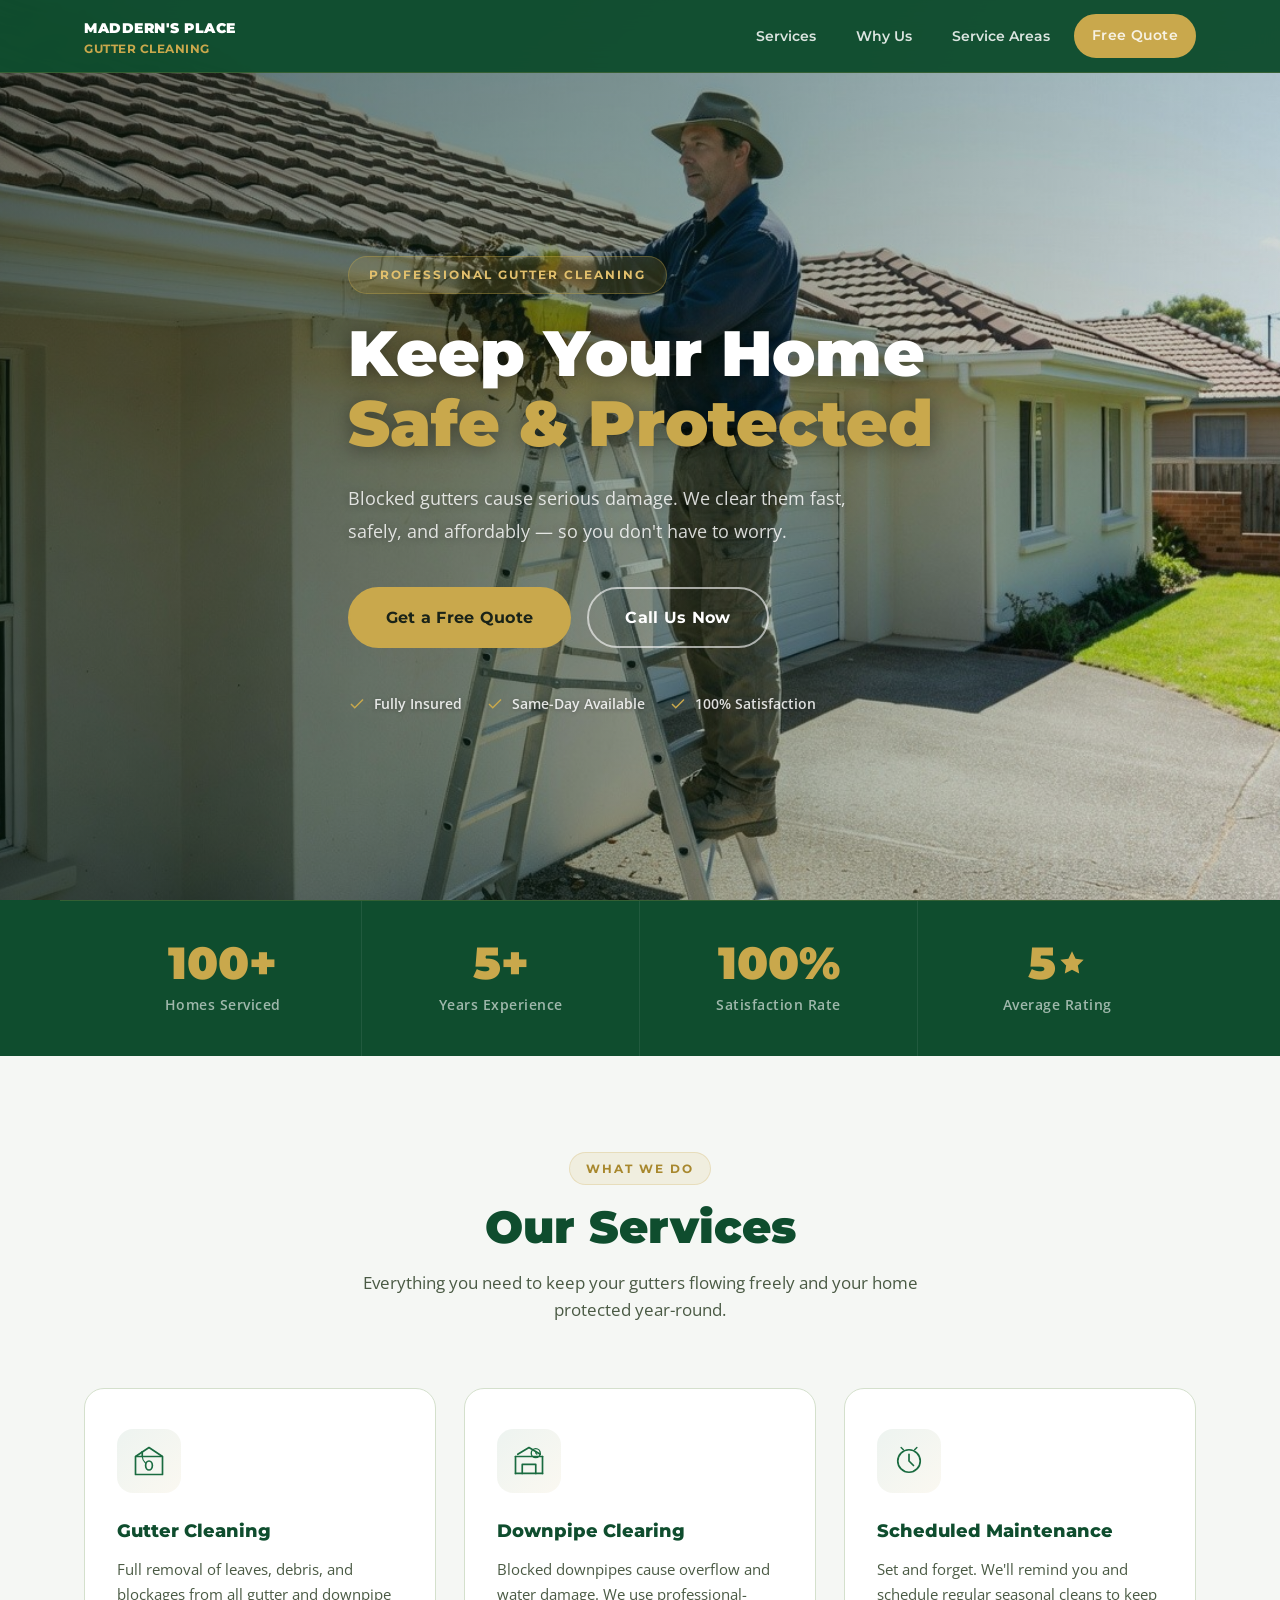
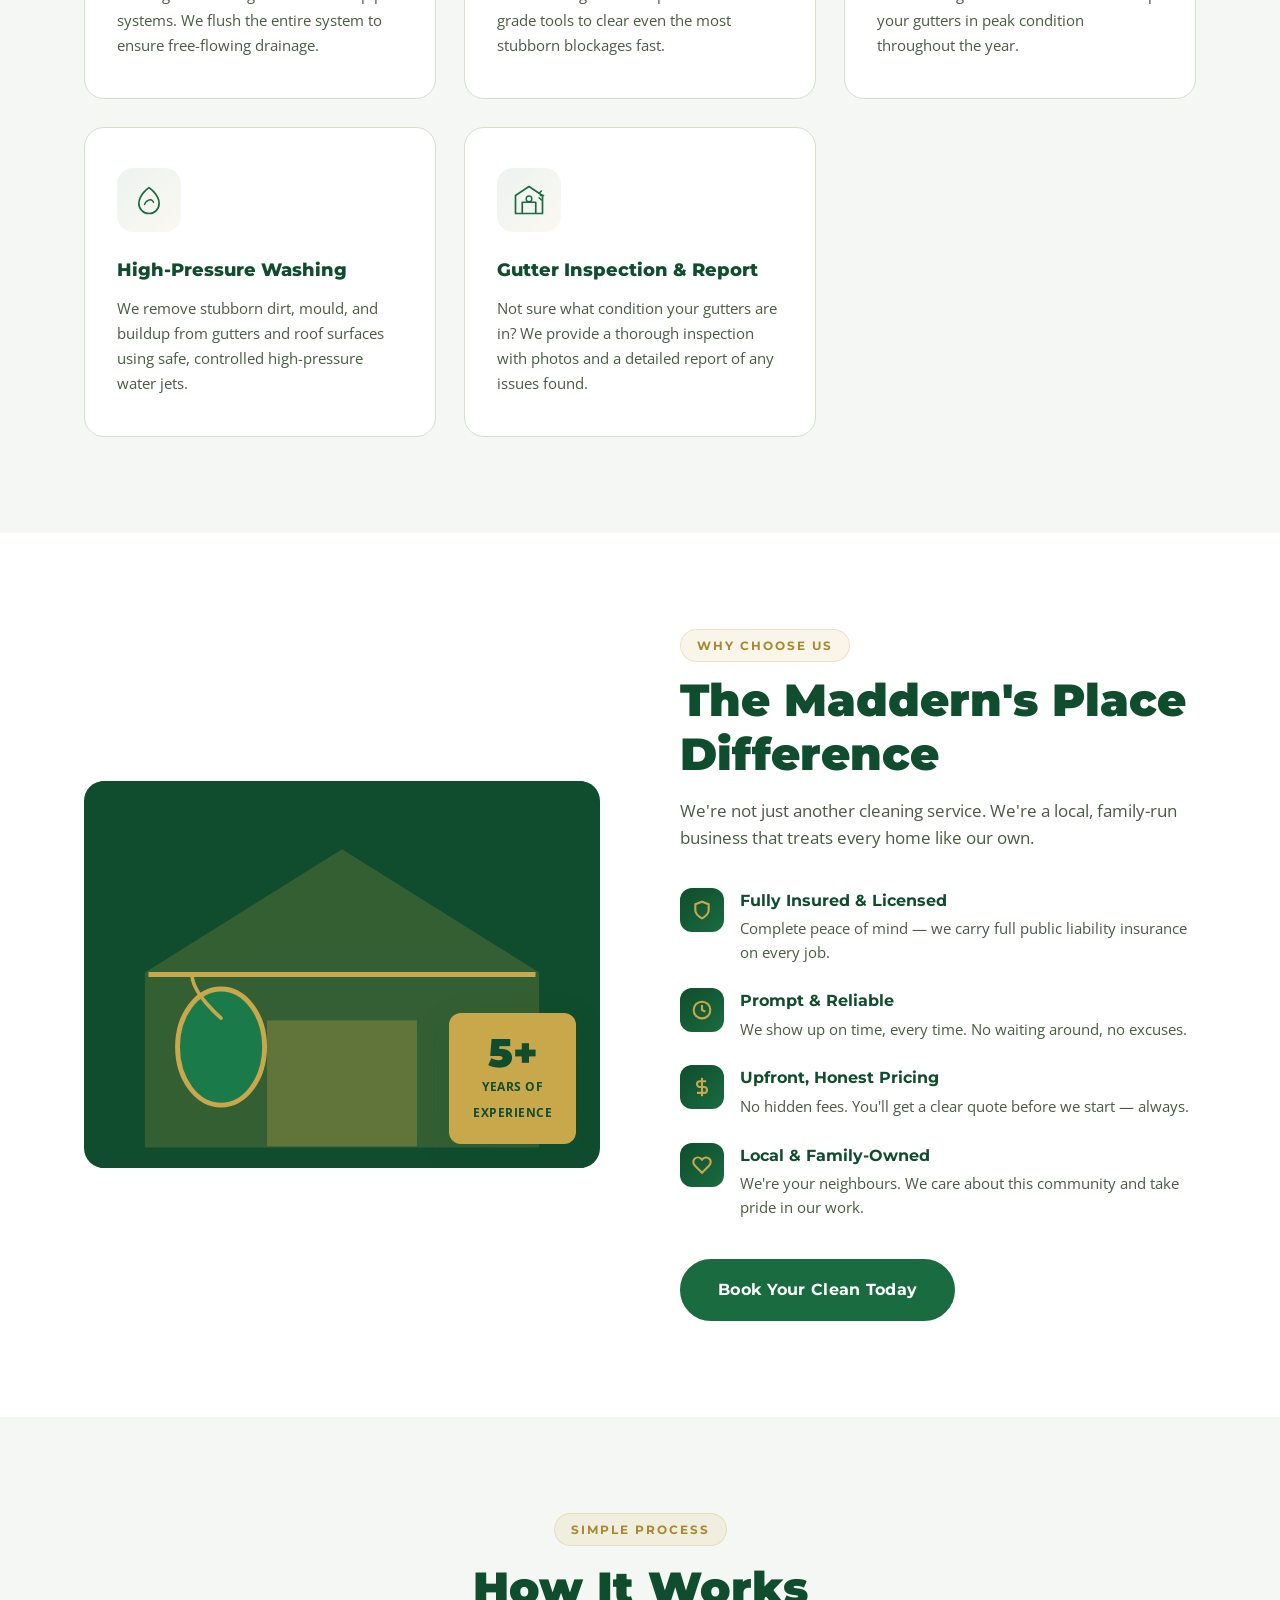
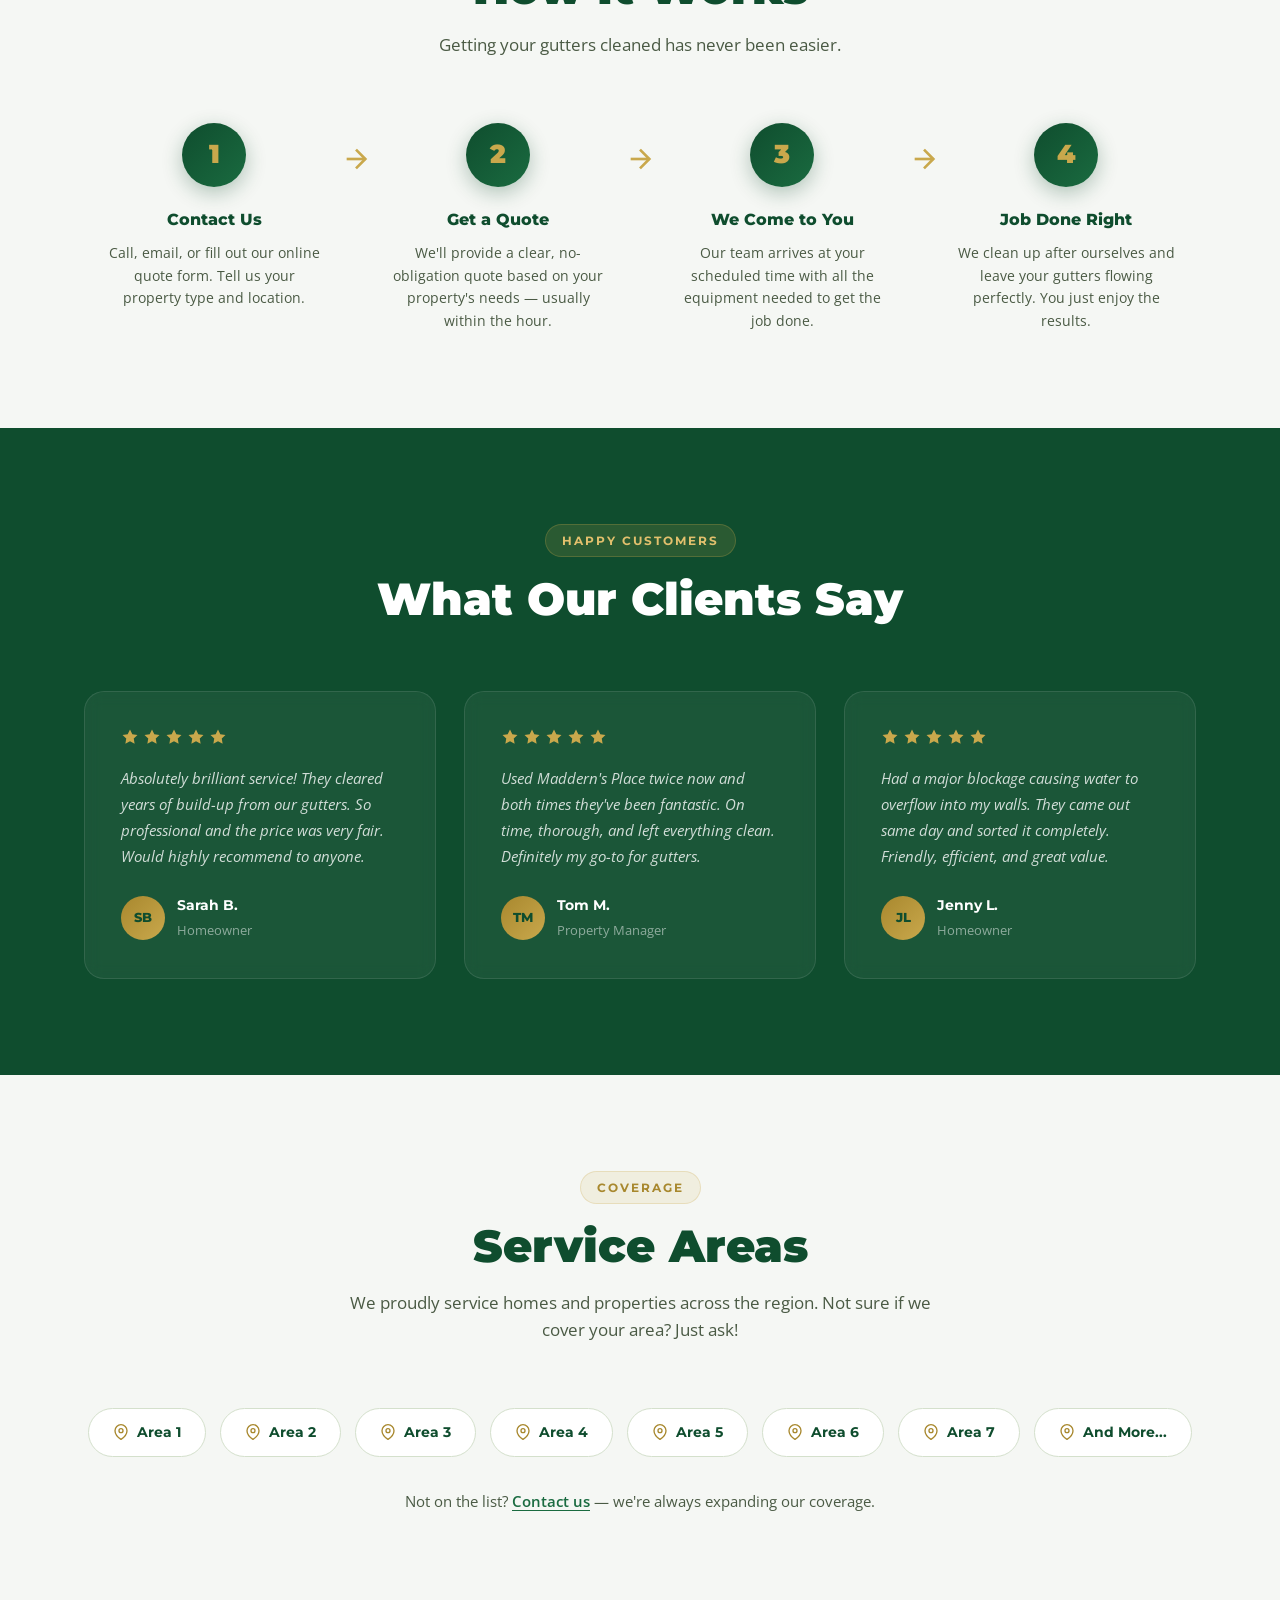
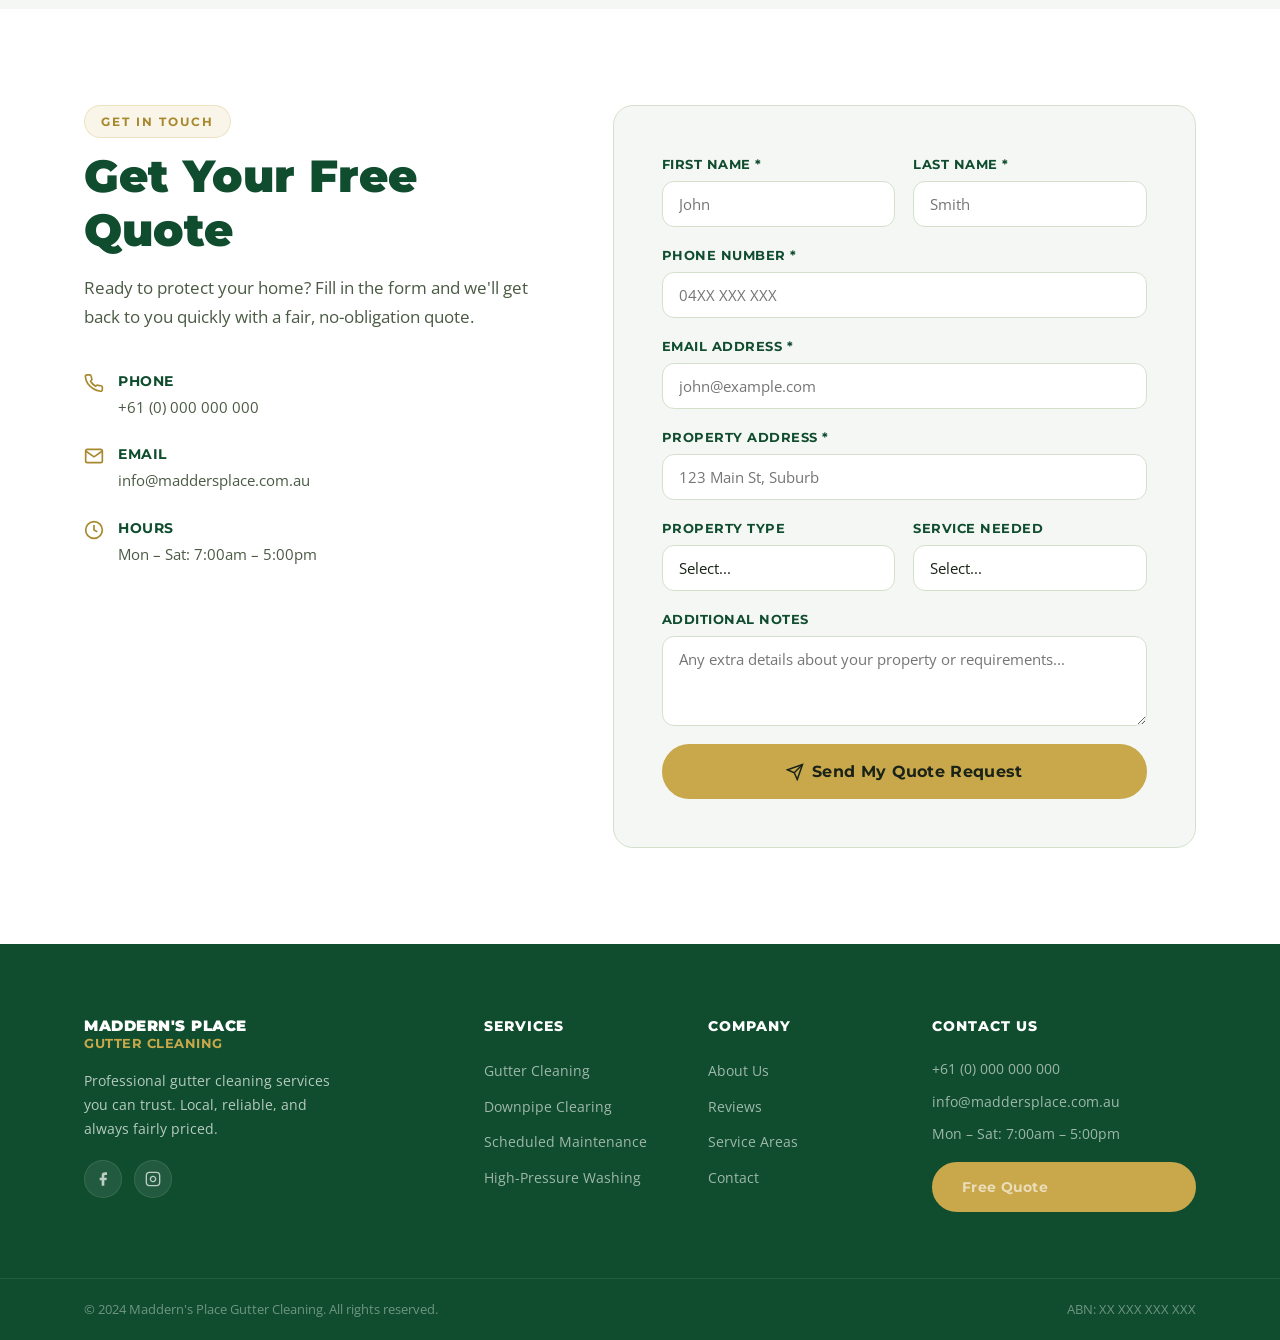
==== index.html @ d3df3e39 "Add admin panel for editing all site content - admin.html — password-protected admin panel with side" ====
<!DOCTYPE html>
<html lang="en">
<head>
  <meta charset="UTF-8" />
  <meta name="viewport" content="width=device-width, initial-scale=1.0" />
  <title>Maddern's Place Gutter Cleaning</title>
  <link rel="stylesheet" href="style.css" />
  <link href="https://fonts.googleapis.com/css2?family=Montserrat:wght@400;600;700;900&family=Open+Sans:wght@400;500;600&display=swap" rel="stylesheet" />
</head>
<body>

  <!-- HEADER / NAV -->
  <header id="header">
    <nav class="nav container">
      <div class="nav__logo">
        <span class="nav__logo-text">Maddern's Place<br><em>Gutter Cleaning</em></span>
      </div>
      <button class="nav__toggle" id="navToggle" aria-label="Open menu">
        <span></span><span></span><span></span>
      </button>
      <ul class="nav__links" id="navLinks">
        <li><a href="#services">Services</a></li>
        <li><a href="#why-us">Why Us</a></li>
        <li><a href="#areas">Service Areas</a></li>
        <li><a href="#contact" class="btn btn--gold">Free Quote</a></li>
      </ul>
    </nav>
  </header>

  <!-- HERO -->
  <section class="hero">

    <!-- Full-width background image -->
    <img src="images/Gutterman.jpeg" alt="" class="hero__bg-img" aria-hidden="true" />
    <!-- REMOVE SVG PLACEHOLDER - kept below as comment only -->
    <svg style="display:none" viewBox="0 0 1440 620" xmlns="http://www.w3.org/2000/svg" aria-hidden="true">
      <defs>
        <linearGradient id="skyGrad" x1="0" y1="0" x2="0" y2="1">
          <stop offset="0%"   stop-color="#1a4a6b"/>
          <stop offset="55%"  stop-color="#2d7a9a"/>
          <stop offset="100%" stop-color="#4aa8c0"/>
        </linearGradient>
        <linearGradient id="groundGrad" x1="0" y1="0" x2="0" y2="1">
          <stop offset="0%"   stop-color="#2d8a56"/>
          <stop offset="100%" stop-color="#1a5c38"/>
        </linearGradient>
        <linearGradient id="roofGrad" x1="0" y1="0" x2="0" y2="1">
          <stop offset="0%"   stop-color="#1e3a12"/>
          <stop offset="100%" stop-color="#2d5a1e"/>
        </linearGradient>
        <linearGradient id="wallGrad" x1="0" y1="0" x2="0" y2="1">
          <stop offset="0%"   stop-color="#f0ede6"/>
          <stop offset="100%" stop-color="#ddd8ce"/>
        </linearGradient>
        <linearGradient id="windowGloss2" x1="0" y1="0" x2="1" y2="1">
          <stop offset="0%"   stop-color="white" stop-opacity="0.5"/>
          <stop offset="100%" stop-color="white" stop-opacity="0"/>
        </linearGradient>
        <radialGradient id="sunGlow" cx="50%" cy="50%" r="50%">
          <stop offset="0%"   stop-color="#fff5a0" stop-opacity="0.8"/>
          <stop offset="100%" stop-color="#fff5a0" stop-opacity="0"/>
        </radialGradient>
        <filter id="cloudBlur">
          <feGaussianBlur stdDeviation="2"/>
        </filter>
      </defs>

      <!-- Sky -->
      <rect width="1440" height="620" fill="url(#skyGrad)"/>

      <!-- Sun glow -->
      <circle cx="1150" cy="100" r="120" fill="url(#sunGlow)" opacity="0.6"/>
      <circle cx="1150" cy="100" r="52" fill="#fff9c0" opacity="0.9"/>
      <circle cx="1150" cy="100" r="40" fill="#fffde0"/>

      <!-- Clouds -->
      <g filter="url(#cloudBlur)" opacity="0.92">
        <ellipse cx="220" cy="90" rx="90" ry="38" fill="white"/>
        <ellipse cx="165" cy="100" rx="60" ry="30" fill="white"/>
        <ellipse cx="275" cy="100" rx="70" ry="32" fill="white"/>
        <ellipse cx="220" cy="108" rx="100" ry="30" fill="white"/>
      </g>
      <g filter="url(#cloudBlur)" opacity="0.85">
        <ellipse cx="820" cy="70" rx="110" ry="42" fill="white"/>
        <ellipse cx="760" cy="80" rx="72" ry="34" fill="white"/>
        <ellipse cx="880" cy="82" rx="80" ry="36" fill="white"/>
        <ellipse cx="820" cy="92" rx="120" ry="32" fill="white"/>
      </g>
      <g filter="url(#cloudBlur)" opacity="0.7">
        <ellipse cx="1300" cy="55" rx="80" ry="30" fill="white"/>
        <ellipse cx="1250" cy="63" rx="55" ry="25" fill="white"/>
        <ellipse cx="1350" cy="63" rx="60" ry="27" fill="white"/>
      </g>

      <!-- Distant hills -->
      <ellipse cx="200"  cy="450" rx="340" ry="130" fill="#1f5c30" opacity="0.5"/>
      <ellipse cx="1260" cy="440" rx="320" ry="120" fill="#1a5228" opacity="0.45"/>
      <ellipse cx="720"  cy="460" rx="500" ry="110" fill="#236635" opacity="0.35"/>

      <!-- Ground / lawn -->
      <rect x="0" y="480" width="1440" height="140" fill="url(#groundGrad)"/>
      <!-- Lawn texture -->
      <ellipse cx="720" cy="482" rx="800" ry="18" fill="#3aa864" opacity="0.4"/>

      <!-- ── LEFT TREE ── -->
      <rect x="118" y="310" width="22" height="175" rx="6" fill="#5a3e1e"/>
      <ellipse cx="129" cy="295" rx="68" ry="80" fill="#1a6b40"/>
      <ellipse cx="100" cy="320" rx="48" ry="60" fill="#1e7a48"/>
      <ellipse cx="158" cy="315" rx="52" ry="64" fill="#156038"/>
      <ellipse cx="129" cy="270" rx="40" ry="50" fill="#22884e"/>

      <!-- ── FAR RIGHT TREE ── -->
      <rect x="1298" y="330" width="20" height="155" rx="5" fill="#5a3e1e"/>
      <ellipse cx="1308" cy="315" rx="62" ry="74" fill="#1a6b40"/>
      <ellipse cx="1280" cy="338" rx="44" ry="56" fill="#1e7a48"/>
      <ellipse cx="1336" cy="332" rx="48" ry="60" fill="#156038"/>
      <ellipse cx="1308" cy="292" rx="36" ry="46" fill="#22884e"/>

      <!-- ── SMALL SHRUBS ── -->
      <ellipse cx="310" cy="490" rx="55" ry="30" fill="#2d8a56"/>
      <ellipse cx="280" cy="485" rx="36" ry="24" fill="#1a6b40"/>
      <ellipse cx="340" cy="483" rx="42" ry="26" fill="#3a9e66"/>
      <ellipse cx="1130" cy="490" rx="52" ry="28" fill="#2d8a56"/>
      <ellipse cx="1105" cy="484" rx="34" ry="22" fill="#1a6b40"/>
      <ellipse cx="1158" cy="482" rx="40" ry="24" fill="#3a9e66"/>

      <!-- ══════════════════════════════════ -->
      <!-- MAIN HOUSE                         -->
      <!-- ══════════════════════════════════ -->

      <!-- House shadow on ground -->
      <ellipse cx="780" cy="490" rx="270" ry="18" fill="#0a3018" opacity="0.35"/>

      <!-- House walls -->
      <rect x="530" y="295" width="500" height="195" fill="url(#wallGrad)"/>
      <!-- Brick course lines -->
      <g stroke="#c8c0b0" stroke-width="0.8" opacity="0.55">
        <line x1="530" y1="315" x2="1030" y2="315"/>
        <line x1="530" y1="335" x2="1030" y2="335"/>
        <line x1="530" y1="355" x2="1030" y2="355"/>
        <line x1="530" y1="375" x2="1030" y2="375"/>
        <line x1="530" y1="395" x2="1030" y2="395"/>
        <line x1="530" y1="415" x2="1030" y2="415"/>
        <line x1="530" y1="435" x2="1030" y2="435"/>
        <line x1="530" y1="455" x2="1030" y2="455"/>
        <line x1="530" y1="475" x2="1030" y2="475"/>
        <!-- vertical offsets per course -->
        <line x1="610" y1="305" x2="610" y2="325"/> <line x1="690" y1="305" x2="690" y2="325"/>
        <line x1="770" y1="305" x2="770" y2="325"/> <line x1="850" y1="305" x2="850" y2="325"/>
        <line x1="930" y1="305" x2="930" y2="325"/> <line x1="1010" y1="305" x2="1010" y2="325"/>
        <line x1="570" y1="325" x2="570" y2="345"/> <line x1="650" y1="325" x2="650" y2="345"/>
        <line x1="730" y1="325" x2="730" y2="345"/> <line x1="810" y1="325" x2="810" y2="345"/>
        <line x1="890" y1="325" x2="890" y2="345"/> <line x1="970" y1="325" x2="970" y2="345"/>
      </g>

      <!-- Window left -->
      <rect x="565" y="335" width="115" height="95" rx="5" fill="#b8dff5" opacity="0.85" stroke="#8ab8d8" stroke-width="2.5"/>
      <rect x="565" y="335" width="115" height="95" rx="5" fill="url(#windowGloss2)" opacity="0.4"/>
      <line x1="622" y1="335" x2="622" y2="430" stroke="#8ab8d8" stroke-width="2.5"/>
      <line x1="565" y1="382" x2="680" y2="382" stroke="#8ab8d8" stroke-width="2.5"/>
      <rect x="558" y="427" width="130" height="9" rx="4" fill="#c8c0b0"/>

      <!-- Window right -->
      <rect x="880" y="335" width="115" height="95" rx="5" fill="#b8dff5" opacity="0.85" stroke="#8ab8d8" stroke-width="2.5"/>
      <rect x="880" y="335" width="115" height="95" rx="5" fill="url(#windowGloss2)" opacity="0.4"/>
      <line x1="937" y1="335" x2="937" y2="430" stroke="#8ab8d8" stroke-width="2.5"/>
      <line x1="880" y1="382" x2="995" y2="382" stroke="#8ab8d8" stroke-width="2.5"/>
      <rect x="873" y="427" width="130" height="9" rx="4" fill="#c8c0b0"/>

      <!-- Front door -->
      <rect x="715" y="395" width="130" height="95" rx="5" fill="#6b4f0e"/>
      <rect x="715" y="395" width="130" height="95" rx="5" fill="rgba(255,255,255,0.07)"/>
      <rect x="724" y="403" width="50" height="38" rx="3" fill="#5a4010" opacity="0.6"/>
      <rect x="786" y="403" width="50" height="38" rx="3" fill="#5a4010" opacity="0.6"/>
      <rect x="724" y="448" width="50" height="33" rx="3" fill="#5a4010" opacity="0.6"/>
      <rect x="786" y="448" width="50" height="33" rx="3" fill="#5a4010" opacity="0.6"/>
      <circle cx="837" cy="444" r="7" fill="#c9a84c"/>
      <!-- Door step -->
      <rect x="700" y="487" width="160" height="12" rx="4" fill="#c8c0b0"/>

      <!-- Chimney -->
      <rect x="870" y="175" width="52" height="88" rx="4" fill="#4a3828"/>
      <rect x="862" y="168" width="68" height="14" rx="4" fill="#5a4535"/>
      <!-- Smoke puffs -->
      <circle cx="886" cy="155" r="14" fill="rgba(255,255,255,0.18)"/>
      <circle cx="900" cy="138" r="18" fill="rgba(255,255,255,0.13)"/>
      <circle cx="912" cy="120" r="14" fill="rgba(255,255,255,0.09)"/>

      <!-- Roof -->
      <polygon points="490,298 780,110 1070,298" fill="url(#roofGrad)"/>
      <!-- Roof tile rows -->
      <g stroke="#162d0e" stroke-width="1" opacity="0.35">
        <line x1="554" y1="260" x2="1006" y2="260"/>
        <line x1="522" y1="280" x2="1038" y2="280"/>
      </g>
      <!-- Ridge cap -->
      <rect x="772" y="106" width="16" height="22" rx="4" fill="#c9a84c"/>

      <!-- ── GUTTERS ── -->
      <!-- Left eave gutter -->
      <rect x="488" y="293" width="295" height="13" rx="4" fill="#4b5563"/>
      <rect x="488" y="293" width="295" height="4"  rx="2" fill="rgba(255,255,255,0.14)"/>
      <!-- Right eave gutter -->
      <rect x="777" y="293" width="295" height="13" rx="4" fill="#4b5563"/>
      <rect x="777" y="293" width="295" height="4"  rx="2" fill="rgba(255,255,255,0.14)"/>

      <!-- LEAVES & DEBRIS in left gutter -->
      <ellipse cx="540" cy="300" rx="28" ry="6" fill="#5a7a2a" opacity="0.95"/>
      <ellipse cx="590" cy="299" rx="22" ry="5" fill="#4a6622" opacity="0.9"/>
      <ellipse cx="638" cy="301" rx="30" ry="6" fill="#6a8a32" opacity="0.9"/>
      <ellipse cx="690" cy="299" rx="18" ry="5" fill="#8B6914" opacity="0.7"/>
      <ellipse cx="730" cy="300" rx="24" ry="6" fill="#5a7a2a" opacity="0.85"/>
      <path d="M525,297 Q536,289 548,296 Q539,304 525,297Z" fill="#3d6b15"/>
      <path d="M610,296 Q622,287 632,295 Q624,303 610,296Z" fill="#4a7a1a"/>
      <path d="M672,298 Q680,291 690,297 Q683,304 672,298Z" fill="#5a8a22"/>

      <!-- Left downpipe -->
      <rect x="488" y="304" width="16" height="192" rx="4" fill="#4b5563"/>
      <rect x="488" y="304" width="4"  height="192" rx="2" fill="rgba(255,255,255,0.13)"/>
      <!-- Overflow water from blocked left gutter -->
      <path d="M484,360 Q474,378 477,400 Q480,418 473,438 Q468,455 472,472" stroke="#5bb4f0" stroke-width="3.5" stroke-linecap="round" fill="none" opacity="0.8"/>
      <path d="M505,340 Q515,358 511,378 Q507,395 512,412" stroke="#5bb4f0" stroke-width="2.5" stroke-linecap="round" fill="none" opacity="0.55"/>
      <circle cx="472" cy="474" r="5" fill="#5bb4f0" opacity="0.7"/>
      <circle cx="512" cy="414" r="4" fill="#5bb4f0" opacity="0.5"/>

      <!-- Right downpipe -->
      <rect x="1056" y="304" width="16" height="192" rx="4" fill="#4b5563"/>
      <rect x="1056" y="304" width="4"  height="192" rx="2" fill="rgba(255,255,255,0.13)"/>
      <!-- Clean flow (right side — already cleaned) -->
      <path d="M1064,360 Q1070,378 1067,400 Q1064,420 1068,442 Q1071,460 1067,476" stroke="#5bb4f0" stroke-width="3" stroke-linecap="round" fill="none" opacity="0.6"/>
      <circle cx="1067" cy="478" r="4.5" fill="#5bb4f0" opacity="0.55"/>

      <!-- ── LADDER ── -->
      <line x1="1010" y1="175" x2="985"  y2="310" stroke="#c9a84c" stroke-width="9"  stroke-linecap="round"/>
      <line x1="1060" y1="175" x2="1035" y2="310" stroke="#c9a84c" stroke-width="9"  stroke-linecap="round"/>
      <!-- Rungs -->
      <line x1="1013" y1="192" x2="1063" y2="192" stroke="#c9a84c" stroke-width="6"  stroke-linecap="round"/>
      <line x1="1008" y1="222" x2="1058" y2="222" stroke="#c9a84c" stroke-width="6"  stroke-linecap="round"/>
      <line x1="1003" y1="252" x2="1053" y2="252" stroke="#c9a84c" stroke-width="6"  stroke-linecap="round"/>
      <line x1="998"  y1="282" x2="1048" y2="282" stroke="#c9a84c" stroke-width="6"  stroke-linecap="round"/>
      <!-- Feet -->
      <line x1="985"  y1="310" x2="975"  y2="325" stroke="#c9a84c" stroke-width="7"  stroke-linecap="round"/>
      <line x1="1035" y1="310" x2="1025" y2="325" stroke="#c9a84c" stroke-width="7"  stroke-linecap="round"/>

      <!-- ── WORKER ── -->
      <!-- Legs -->
      <line x1="1022" y1="248" x2="1016" y2="278" stroke="#1e3a6e" stroke-width="10" stroke-linecap="round"/>
      <line x1="1034" y1="248" x2="1038" y2="278" stroke="#1e3a6e" stroke-width="10" stroke-linecap="round"/>
      <!-- Boots -->
      <ellipse cx="1013" cy="282" rx="9" ry="6" fill="#111827"/>
      <ellipse cx="1040" cy="282" rx="9" ry="6" fill="#111827"/>
      <!-- Body / hi-vis vest -->
      <rect x="1010" y="218" width="38" height="36" rx="7" fill="#1a6b40"/>
      <line x1="1010" y1="234" x2="1048" y2="234" stroke="#c9a84c" stroke-width="5" opacity="0.9"/>
      <!-- Right arm (holding gutter edge) -->
      <path d="M1010,228 Q993,220 980,210" stroke="#f5c99a" stroke-width="9" stroke-linecap="round" fill="none"/>
      <!-- Left arm (holding brush/scoop) -->
      <path d="M1048,228 Q1062,222 1070,215" stroke="#1a6b40" stroke-width="9" stroke-linecap="round" fill="none"/>
      <!-- Scoop tool -->
      <path d="M1070,215 Q1065,204 1075,198 Q1086,196 1082,208 Q1078,218 1070,215Z" fill="#8B6914"/>
      <!-- Head -->
      <circle cx="1029" cy="210" r="18" fill="#f5c99a"/>
      <!-- Hard hat -->
      <path d="M1012,207 Q1029,188 1046,207 L1046,211 L1012,211Z" fill="#c9a84c"/>
      <rect x="1010" y="207" width="38" height="7" rx="3.5" fill="#a88830"/>

      <!-- Falling debris from gutter -->
      <ellipse cx="975" cy="320" rx="11" ry="8" fill="#5a7a2a" opacity="0.9" transform="rotate(-20 975 320)"/>
      <path d="M962,330 Q968,318 978,324 Q972,336 962,330Z" fill="#4a6622" opacity="0.85"/>
      <ellipse cx="952" cy="343" rx="8" ry="6" fill="#8B6914" opacity="0.8"/>
      <circle cx="940" cy="358" r="5" fill="#5a7a2a" opacity="0.75"/>
      <circle cx="948" cy="372" r="4" fill="#6a8a32" opacity="0.7"/>

      <!-- Bucket on ladder -->
      <path d="M1052,248 Q1058,244 1066,244 L1069,268 Q1067,275 1060,275 Q1053,275 1050,268Z" fill="#c9a84c"/>
      <line x1="1052" y1="248" x2="1069" y2="248" stroke="#a88830" stroke-width="2.5"/>
      <path d="M1053,248 Q1060,242 1068,248" stroke="#8B6914" stroke-width="2.5" fill="none"/>
      <ellipse cx="1059" cy="270" rx="8" ry="4" fill="#4a6622" opacity="0.85"/>

      <!-- ── PATHWAY ── -->
      <polygon points="730,490 810,490 840,620 700,620" fill="#d4cabb" opacity="0.7"/>
      <line x1="770" y1="495" x2="770" y2="620" stroke="#bdb5a5" stroke-width="1.5" opacity="0.5" stroke-dasharray="8,8"/>
    </svg>

    <!-- Dark overlay so text is readable -->
    <div class="hero__overlay"></div>

    <!-- Text content -->
    <div class="hero__content container">
      <span class="hero__tag" id="heroTag">Professional Gutter Cleaning</span>
      <h1 class="hero__title" id="heroTitle">Keep Your Home<br /><span>Safe &amp; Protected</span></h1>
      <p class="hero__subtitle" id="heroSubtitle">Blocked gutters cause serious damage. We clear them fast, safely, and affordably — so you don't have to worry.</p>
      <div class="hero__ctas">
        <a href="#contact" class="btn btn--gold btn--lg">Get a Free Quote</a>
        <a href="tel:+61000000000" class="btn btn--outline btn--lg" id="heroPhoneBtn">Call Us Now</a>
      </div>
      <div class="hero__badges">
        <div class="badge">
          <svg viewBox="0 0 24 24" fill="none" stroke="currentColor" stroke-width="2"><polyline points="20 6 9 17 4 12"/></svg>
          <span id="heroBadge1">Fully Insured</span>
        </div>
        <div class="badge">
          <svg viewBox="0 0 24 24" fill="none" stroke="currentColor" stroke-width="2"><polyline points="20 6 9 17 4 12"/></svg>
          <span id="heroBadge2">Same-Day Available</span>
        </div>
        <div class="badge">
          <svg viewBox="0 0 24 24" fill="none" stroke="currentColor" stroke-width="2"><polyline points="20 6 9 17 4 12"/></svg>
          <span id="heroBadge3">100% Satisfaction</span>
        </div>
      </div>
    </div>
  </section>

  <!-- STATS STRIP -->
  <section class="stats">
    <div class="container stats__grid">
      <div class="stat">
        <span class="stat__num">100<span class="stat__plus">+</span></span>
        <span class="stat__label">Homes Serviced</span>
      </div>
      <div class="stat">
        <span class="stat__num">5<span class="stat__plus">+</span></span>
        <span class="stat__label">Years Experience</span>
      </div>
      <div class="stat">
        <span class="stat__num">100<span class="stat__plus">%</span></span>
        <span class="stat__label">Satisfaction Rate</span>
      </div>
      <div class="stat">
        <span class="stat__num">5<svg viewBox="0 0 24 24" fill="currentColor" class="stat__star"><polygon points="12 2 15.09 8.26 22 9.27 17 14.14 18.18 21.02 12 17.77 5.82 21.02 7 14.14 2 9.27 8.91 8.26 12 2"/></svg></span>
        <span class="stat__label">Average Rating</span>
      </div>
    </div>
  </section>

  <!-- SERVICES -->
  <section class="services section" id="services">
    <div class="container">
      <div class="section__header">
        <span class="section__tag">What We Do</span>
        <h2 class="section__title">Our Services</h2>
        <p class="section__sub">Everything you need to keep your gutters flowing freely and your home protected year-round.</p>
      </div>
      <div class="services__grid">
        <div class="service-card">
          <div class="service-card__icon">
            <svg viewBox="0 0 64 64" fill="none" xmlns="http://www.w3.org/2000/svg">
              <path d="M8 24L32 8L56 24V56H8V24Z" stroke="currentColor" stroke-width="3" stroke-linejoin="round"/>
              <path d="M8 24H56" stroke="currentColor" stroke-width="3"/>
              <path d="M20 24V14" stroke="currentColor" stroke-width="3"/>
              <ellipse cx="32" cy="40" rx="6" ry="8" stroke="currentColor" stroke-width="3"/>
              <path d="M26 36C26 36 20 30 20 24" stroke="currentColor" stroke-width="2" stroke-linecap="round"/>
            </svg>
          </div>
          <h3>Gutter Cleaning</h3>
          <p>Full removal of leaves, debris, and blockages from all gutter and downpipe systems. We flush the entire system to ensure free-flowing drainage.</p>
        </div>
        <div class="service-card">
          <div class="service-card__icon">
            <svg viewBox="0 0 64 64" fill="none" xmlns="http://www.w3.org/2000/svg">
              <path d="M12 20L32 8L52 20" stroke="currentColor" stroke-width="3" stroke-linecap="round" stroke-linejoin="round"/>
              <path d="M8 24H56" stroke="currentColor" stroke-width="3" stroke-linecap="round"/>
              <path d="M8 24L8 54" stroke="currentColor" stroke-width="3" stroke-linecap="round"/>
              <path d="M56 24L56 54" stroke="currentColor" stroke-width="3" stroke-linecap="round"/>
              <path d="M8 54H56" stroke="currentColor" stroke-width="3" stroke-linecap="round"/>
              <path d="M20 54V38H44V54" stroke="currentColor" stroke-width="3" stroke-linecap="round" stroke-linejoin="round"/>
              <circle cx="44" cy="18" r="8" fill="none" stroke="currentColor" stroke-width="2.5"/>
              <path d="M44 15V18L46 20" stroke="currentColor" stroke-width="2" stroke-linecap="round"/>
            </svg>
          </div>
          <h3>Downpipe Clearing</h3>
          <p>Blocked downpipes cause overflow and water damage. We use professional-grade tools to clear even the most stubborn blockages fast.</p>
        </div>
        <div class="service-card">
          <div class="service-card__icon">
            <svg viewBox="0 0 64 64" fill="none" xmlns="http://www.w3.org/2000/svg">
              <circle cx="32" cy="32" r="20" stroke="currentColor" stroke-width="3"/>
              <path d="M32 20V32L40 40" stroke="currentColor" stroke-width="3" stroke-linecap="round" stroke-linejoin="round"/>
              <path d="M22 12L18 8" stroke="currentColor" stroke-width="2.5" stroke-linecap="round"/>
              <path d="M42 12L46 8" stroke="currentColor" stroke-width="2.5" stroke-linecap="round"/>
            </svg>
          </div>
          <h3>Scheduled Maintenance</h3>
          <p>Set and forget. We'll remind you and schedule regular seasonal cleans to keep your gutters in peak condition throughout the year.</p>
        </div>
        <div class="service-card">
          <div class="service-card__icon">
            <svg viewBox="0 0 64 64" fill="none" xmlns="http://www.w3.org/2000/svg">
              <path d="M32 10C32 10 14 22 14 38C14 47.941 22.059 56 32 56C41.941 56 50 47.941 50 38C50 22 32 10 32 10Z" stroke="currentColor" stroke-width="3" stroke-linejoin="round"/>
              <path d="M24 40C24 40 26 34 32 32C38 30 40 36 40 36" stroke="currentColor" stroke-width="2.5" stroke-linecap="round"/>
            </svg>
          </div>
          <h3>High-Pressure Washing</h3>
          <p>We remove stubborn dirt, mould, and buildup from gutters and roof surfaces using safe, controlled high-pressure water jets.</p>
        </div>
        <div class="service-card">
          <div class="service-card__icon">
            <svg viewBox="0 0 64 64" fill="none" xmlns="http://www.w3.org/2000/svg">
              <path d="M8 24L32 8L56 24V56H8V24Z" stroke="currentColor" stroke-width="3" stroke-linejoin="round"/>
              <path d="M20 56V36H44V56" stroke="currentColor" stroke-width="3" stroke-linejoin="round"/>
              <circle cx="32" cy="30" r="5" stroke="currentColor" stroke-width="2.5"/>
              <path d="M50 20L54 16" stroke="currentColor" stroke-width="2.5" stroke-linecap="round"/>
              <path d="M52 24H58" stroke="currentColor" stroke-width="2.5" stroke-linecap="round"/>
              <path d="M50 28L54 32" stroke="currentColor" stroke-width="2.5" stroke-linecap="round"/>
            </svg>
          </div>
          <h3>Gutter Inspection &amp; Report</h3>
          <p>Not sure what condition your gutters are in? We provide a thorough inspection with photos and a detailed report of any issues found.</p>
        </div>
      </div>
    </div>
  </section>

  <!-- WHY US -->
  <section class="why-us section" id="why-us">
    <div class="container why-us__inner">
      <div class="why-us__image">
        <div class="why-us__img-box">
          <div class="why-us__img-placeholder">
            <svg viewBox="0 0 200 160" fill="none" xmlns="http://www.w3.org/2000/svg">
              <rect width="200" height="160" fill="#0f4d2e"/>
              <path d="M20 80L100 30L180 80V150H20V80Z" fill="#c9a84c" opacity="0.2" stroke="#c9a84c" stroke-width="3"/>
              <path d="M20 80H180" stroke="#c9a84c" stroke-width="2"/>
              <rect x="70" y="100" width="60" height="50" fill="#c9a84c" opacity="0.3" stroke="#c9a84c" stroke-width="2"/>
              <ellipse cx="50" cy="110" rx="18" ry="24" fill="#1a7a49" stroke="#c9a84c" stroke-width="2"/>
              <path d="M50 98C50 98 38 88 38 80" stroke="#c9a84c" stroke-width="1.5" stroke-linecap="round"/>
            </svg>
          </div>
          <div class="why-us__exp-badge">
            <span class="exp-num" id="whyExpNum">5+</span>
            <span class="exp-text">Years of<br/>Experience</span>
          </div>
        </div>
      </div>
      <div class="why-us__content">
        <span class="section__tag">Why Choose Us</span>
        <h2 class="section__title" id="whyTitle">The Maddern's Place Difference</h2>
        <p class="why-us__intro" id="whyIntro">We're not just another cleaning service. We're a local, family-run business that treats every home like our own.</p>
        <ul class="why-us__list">
          <li>
            <div class="why-item__icon">
              <svg viewBox="0 0 24 24" fill="none" stroke="currentColor" stroke-width="2.5"><path d="M12 22s8-4 8-10V5l-8-3-8 3v7c0 6 8 10 8 10z"/></svg>
            </div>
            <div>
              <strong>Fully Insured &amp; Licensed</strong>
              <p>Complete peace of mind — we carry full public liability insurance on every job.</p>
            </div>
          </li>
          <li>
            <div class="why-item__icon">
              <svg viewBox="0 0 24 24" fill="none" stroke="currentColor" stroke-width="2.5"><circle cx="12" cy="12" r="10"/><polyline points="12 6 12 12 16 14"/></svg>
            </div>
            <div>
              <strong>Prompt &amp; Reliable</strong>
              <p>We show up on time, every time. No waiting around, no excuses.</p>
            </div>
          </li>
          <li>
            <div class="why-item__icon">
              <svg viewBox="0 0 24 24" fill="none" stroke="currentColor" stroke-width="2.5"><line x1="12" y1="1" x2="12" y2="23"/><path d="M17 5H9.5a3.5 3.5 0 0 0 0 7h5a3.5 3.5 0 0 1 0 7H6"/></svg>
            </div>
            <div>
              <strong>Upfront, Honest Pricing</strong>
              <p>No hidden fees. You'll get a clear quote before we start — always.</p>
            </div>
          </li>
          <li>
            <div class="why-item__icon">
              <svg viewBox="0 0 24 24" fill="none" stroke="currentColor" stroke-width="2.5"><path d="M20.84 4.61a5.5 5.5 0 0 0-7.78 0L12 5.67l-1.06-1.06a5.5 5.5 0 0 0-7.78 7.78l1.06 1.06L12 21.23l7.78-7.78 1.06-1.06a5.5 5.5 0 0 0 0-7.78z"/></svg>
            </div>
            <div>
              <strong>Local &amp; Family-Owned</strong>
              <p>We're your neighbours. We care about this community and take pride in our work.</p>
            </div>
          </li>
        </ul>
        <a href="#contact" class="btn btn--green btn--lg">Book Your Clean Today</a>
      </div>
    </div>
  </section>

  <!-- HOW IT WORKS -->
  <section class="process section">
    <div class="container">
      <div class="section__header">
        <span class="section__tag">Simple Process</span>
        <h2 class="section__title">How It Works</h2>
        <p class="section__sub">Getting your gutters cleaned has never been easier.</p>
      </div>
      <div class="process__steps">
        <div class="process__step">
          <div class="step__num">1</div>
          <h3>Contact Us</h3>
          <p>Call, email, or fill out our online quote form. Tell us your property type and location.</p>
        </div>
        <div class="process__arrow">
          <svg viewBox="0 0 24 24" fill="none" stroke="currentColor" stroke-width="2"><line x1="5" y1="12" x2="19" y2="12"/><polyline points="12 5 19 12 12 19"/></svg>
        </div>
        <div class="process__step">
          <div class="step__num">2</div>
          <h3>Get a Quote</h3>
          <p>We'll provide a clear, no-obligation quote based on your property's needs — usually within the hour.</p>
        </div>
        <div class="process__arrow">
          <svg viewBox="0 0 24 24" fill="none" stroke="currentColor" stroke-width="2"><line x1="5" y1="12" x2="19" y2="12"/><polyline points="12 5 19 12 12 19"/></svg>
        </div>
        <div class="process__step">
          <div class="step__num">3</div>
          <h3>We Come to You</h3>
          <p>Our team arrives at your scheduled time with all the equipment needed to get the job done.</p>
        </div>
        <div class="process__arrow">
          <svg viewBox="0 0 24 24" fill="none" stroke="currentColor" stroke-width="2"><line x1="5" y1="12" x2="19" y2="12"/><polyline points="12 5 19 12 12 19"/></svg>
        </div>
        <div class="process__step">
          <div class="step__num">4</div>
          <h3>Job Done Right</h3>
          <p>We clean up after ourselves and leave your gutters flowing perfectly. You just enjoy the results.</p>
        </div>
      </div>
    </div>
  </section>

  <!-- TESTIMONIALS -->
  <section class="testimonials section" id="testimonials">
    <div class="container">
      <div class="section__header">
        <span class="section__tag">Happy Customers</span>
        <h2 class="section__title">What Our Clients Say</h2>
      </div>
      <div class="testimonials__grid">
        <div class="testimonial-card">
          <div class="testimonial-card__stars">
            <svg viewBox="0 0 24 24" fill="currentColor"><polygon points="12 2 15.09 8.26 22 9.27 17 14.14 18.18 21.02 12 17.77 5.82 21.02 7 14.14 2 9.27 8.91 8.26 12 2"/></svg>
            <svg viewBox="0 0 24 24" fill="currentColor"><polygon points="12 2 15.09 8.26 22 9.27 17 14.14 18.18 21.02 12 17.77 5.82 21.02 7 14.14 2 9.27 8.91 8.26 12 2"/></svg>
            <svg viewBox="0 0 24 24" fill="currentColor"><polygon points="12 2 15.09 8.26 22 9.27 17 14.14 18.18 21.02 12 17.77 5.82 21.02 7 14.14 2 9.27 8.91 8.26 12 2"/></svg>
            <svg viewBox="0 0 24 24" fill="currentColor"><polygon points="12 2 15.09 8.26 22 9.27 17 14.14 18.18 21.02 12 17.77 5.82 21.02 7 14.14 2 9.27 8.91 8.26 12 2"/></svg>
            <svg viewBox="0 0 24 24" fill="currentColor"><polygon points="12 2 15.09 8.26 22 9.27 17 14.14 18.18 21.02 12 17.77 5.82 21.02 7 14.14 2 9.27 8.91 8.26 12 2"/></svg>
          </div>
          <p>"Absolutely brilliant service! They cleared years of build-up from our gutters. So professional and the price was very fair. Would highly recommend to anyone."</p>
          <div class="testimonial-card__author">
            <div class="author-avatar">SB</div>
            <div>
              <strong>Sarah B.</strong>
              <span>Homeowner</span>
            </div>
          </div>
        </div>
        <div class="testimonial-card">
          <div class="testimonial-card__stars">
            <svg viewBox="0 0 24 24" fill="currentColor"><polygon points="12 2 15.09 8.26 22 9.27 17 14.14 18.18 21.02 12 17.77 5.82 21.02 7 14.14 2 9.27 8.91 8.26 12 2"/></svg>
            <svg viewBox="0 0 24 24" fill="currentColor"><polygon points="12 2 15.09 8.26 22 9.27 17 14.14 18.18 21.02 12 17.77 5.82 21.02 7 14.14 2 9.27 8.91 8.26 12 2"/></svg>
            <svg viewBox="0 0 24 24" fill="currentColor"><polygon points="12 2 15.09 8.26 22 9.27 17 14.14 18.18 21.02 12 17.77 5.82 21.02 7 14.14 2 9.27 8.91 8.26 12 2"/></svg>
            <svg viewBox="0 0 24 24" fill="currentColor"><polygon points="12 2 15.09 8.26 22 9.27 17 14.14 18.18 21.02 12 17.77 5.82 21.02 7 14.14 2 9.27 8.91 8.26 12 2"/></svg>
            <svg viewBox="0 0 24 24" fill="currentColor"><polygon points="12 2 15.09 8.26 22 9.27 17 14.14 18.18 21.02 12 17.77 5.82 21.02 7 14.14 2 9.27 8.91 8.26 12 2"/></svg>
          </div>
          <p>"Used Maddern's Place twice now and both times they've been fantastic. On time, thorough, and left everything clean. Definitely my go-to for gutters."</p>
          <div class="testimonial-card__author">
            <div class="author-avatar">TM</div>
            <div>
              <strong>Tom M.</strong>
              <span>Property Manager</span>
            </div>
          </div>
        </div>
        <div class="testimonial-card">
          <div class="testimonial-card__stars">
            <svg viewBox="0 0 24 24" fill="currentColor"><polygon points="12 2 15.09 8.26 22 9.27 17 14.14 18.18 21.02 12 17.77 5.82 21.02 7 14.14 2 9.27 8.91 8.26 12 2"/></svg>
            <svg viewBox="0 0 24 24" fill="currentColor"><polygon points="12 2 15.09 8.26 22 9.27 17 14.14 18.18 21.02 12 17.77 5.82 21.02 7 14.14 2 9.27 8.91 8.26 12 2"/></svg>
            <svg viewBox="0 0 24 24" fill="currentColor"><polygon points="12 2 15.09 8.26 22 9.27 17 14.14 18.18 21.02 12 17.77 5.82 21.02 7 14.14 2 9.27 8.91 8.26 12 2"/></svg>
            <svg viewBox="0 0 24 24" fill="currentColor"><polygon points="12 2 15.09 8.26 22 9.27 17 14.14 18.18 21.02 12 17.77 5.82 21.02 7 14.14 2 9.27 8.91 8.26 12 2"/></svg>
            <svg viewBox="0 0 24 24" fill="currentColor"><polygon points="12 2 15.09 8.26 22 9.27 17 14.14 18.18 21.02 12 17.77 5.82 21.02 7 14.14 2 9.27 8.91 8.26 12 2"/></svg>
          </div>
          <p>"Had a major blockage causing water to overflow into my walls. They came out same day and sorted it completely. Friendly, efficient, and great value."</p>
          <div class="testimonial-card__author">
            <div class="author-avatar">JL</div>
            <div>
              <strong>Jenny L.</strong>
              <span>Homeowner</span>
            </div>
          </div>
        </div>
      </div>
    </div>
  </section>

  <!-- SERVICE AREAS -->
  <section class="areas section" id="areas">
    <div class="container">
      <div class="section__header">
        <span class="section__tag">Coverage</span>
        <h2 class="section__title">Service Areas</h2>
        <p class="section__sub">We proudly service homes and properties across the region. Not sure if we cover your area? Just ask!</p>
      </div>
      <div class="areas__grid" id="areasGrid">
        <div class="area-pill">
          <svg viewBox="0 0 24 24" fill="none" stroke="currentColor" stroke-width="2"><path d="M21 10c0 7-9 13-9 13s-9-6-9-13a9 9 0 0 1 18 0z"/><circle cx="12" cy="10" r="3"/></svg>
          Area 1
        </div>
        <div class="area-pill">
          <svg viewBox="0 0 24 24" fill="none" stroke="currentColor" stroke-width="2"><path d="M21 10c0 7-9 13-9 13s-9-6-9-13a9 9 0 0 1 18 0z"/><circle cx="12" cy="10" r="3"/></svg>
          Area 2
        </div>
        <div class="area-pill">
          <svg viewBox="0 0 24 24" fill="none" stroke="currentColor" stroke-width="2"><path d="M21 10c0 7-9 13-9 13s-9-6-9-13a9 9 0 0 1 18 0z"/><circle cx="12" cy="10" r="3"/></svg>
          Area 3
        </div>
        <div class="area-pill">
          <svg viewBox="0 0 24 24" fill="none" stroke="currentColor" stroke-width="2"><path d="M21 10c0 7-9 13-9 13s-9-6-9-13a9 9 0 0 1 18 0z"/><circle cx="12" cy="10" r="3"/></svg>
          Area 4
        </div>
        <div class="area-pill">
          <svg viewBox="0 0 24 24" fill="none" stroke="currentColor" stroke-width="2"><path d="M21 10c0 7-9 13-9 13s-9-6-9-13a9 9 0 0 1 18 0z"/><circle cx="12" cy="10" r="3"/></svg>
          Area 5
        </div>
        <div class="area-pill">
          <svg viewBox="0 0 24 24" fill="none" stroke="currentColor" stroke-width="2"><path d="M21 10c0 7-9 13-9 13s-9-6-9-13a9 9 0 0 1 18 0z"/><circle cx="12" cy="10" r="3"/></svg>
          Area 6
        </div>
        <div class="area-pill">
          <svg viewBox="0 0 24 24" fill="none" stroke="currentColor" stroke-width="2"><path d="M21 10c0 7-9 13-9 13s-9-6-9-13a9 9 0 0 1 18 0z"/><circle cx="12" cy="10" r="3"/></svg>
          Area 7
        </div>
        <div class="area-pill">
          <svg viewBox="0 0 24 24" fill="none" stroke="currentColor" stroke-width="2"><path d="M21 10c0 7-9 13-9 13s-9-6-9-13a9 9 0 0 1 18 0z"/><circle cx="12" cy="10" r="3"/></svg>
          And More...
        </div>
      </div>
      <p class="areas__note">Not on the list? <a href="#contact">Contact us</a> — we're always expanding our coverage.</p>
    </div>
  </section>

  <!-- CONTACT / QUOTE FORM -->
  <section class="contact section" id="contact">
    <div class="container contact__inner">
      <div class="contact__info">
        <span class="section__tag">Get In Touch</span>
        <h2 class="section__title">Get Your Free Quote</h2>
        <p>Ready to protect your home? Fill in the form and we'll get back to you quickly with a fair, no-obligation quote.</p>
        <ul class="contact__details">
          <li>
            <svg viewBox="0 0 24 24" fill="none" stroke="currentColor" stroke-width="2"><path d="M22 16.92v3a2 2 0 0 1-2.18 2 19.79 19.79 0 0 1-8.63-3.07A19.5 19.5 0 0 1 4.69 13a19.79 19.79 0 0 1-3.07-8.67A2 2 0 0 1 3.6 2.18h3a2 2 0 0 1 2 1.72c.127.96.361 1.903.7 2.81a2 2 0 0 1-.45 2.11L7.91 9.91a16 16 0 0 0 6.06 6.06l.91-.91a2 2 0 0 1 2.11-.45c.907.339 1.85.573 2.81.7A2 2 0 0 1 22 16.92z"/></svg>
            <div>
              <strong>Phone</strong>
              <a href="tel:+61000000000" id="contactPhone">+61 (0) 000 000 000</a>
            </div>
          </li>
          <li>
            <svg viewBox="0 0 24 24" fill="none" stroke="currentColor" stroke-width="2"><path d="M4 4h16c1.1 0 2 .9 2 2v12c0 1.1-.9 2-2 2H4c-1.1 0-2-.9-2-2V6c0-1.1.9-2 2-2z"/><polyline points="22,6 12,13 2,6"/></svg>
            <div>
              <strong>Email</strong>
              <a href="mailto:info@maddersplace.com.au" id="contactEmail">info@maddersplace.com.au</a>
            </div>
          </li>
          <li>
            <svg viewBox="0 0 24 24" fill="none" stroke="currentColor" stroke-width="2"><circle cx="12" cy="12" r="10"/><polyline points="12 6 12 12 16 14"/></svg>
            <div>
              <strong>Hours</strong>
              <span id="contactHours">Mon – Sat: 7:00am – 5:00pm</span>
            </div>
          </li>
        </ul>
      </div>
      <div class="contact__form-wrap">
        <form class="contact__form" id="quoteForm" novalidate>
          <div class="form-row">
            <div class="form-group">
              <label for="firstName">First Name *</label>
              <input type="text" id="firstName" name="firstName" placeholder="John" required />
            </div>
            <div class="form-group">
              <label for="lastName">Last Name *</label>
              <input type="text" id="lastName" name="lastName" placeholder="Smith" required />
            </div>
          </div>
          <div class="form-group">
            <label for="phone">Phone Number *</label>
            <input type="tel" id="phone" name="phone" placeholder="04XX XXX XXX" required />
          </div>
          <div class="form-group">
            <label for="email">Email Address *</label>
            <input type="email" id="email" name="email" placeholder="john@example.com" required />
          </div>
          <div class="form-group">
            <label for="address">Property Address *</label>
            <input type="text" id="address" name="address" placeholder="123 Main St, Suburb" required />
          </div>
          <div class="form-row">
            <div class="form-group">
              <label for="propertyType">Property Type</label>
              <select id="propertyType" name="propertyType">
                <option value="">Select...</option>
                <option value="single">Single Storey Home</option>
                <option value="double">Double Storey Home</option>
                <option value="commercial">Commercial</option>
                <option value="unit">Unit / Townhouse</option>
              </select>
            </div>
            <div class="form-group">
              <label for="service">Service Needed</label>
              <select id="service" name="service">
                <option value="">Select...</option>
                <option value="cleaning">Gutter Cleaning</option>
                <option value="inspection">Inspection</option>
                <option value="other">Other</option>
              </select>
            </div>
          </div>
          <div class="form-group">
            <label for="message">Additional Notes</label>
            <textarea id="message" name="message" rows="3" placeholder="Any extra details about your property or requirements..."></textarea>
          </div>
          <button type="submit" class="btn btn--gold btn--lg btn--full">
            <svg viewBox="0 0 24 24" fill="none" stroke="currentColor" stroke-width="2"><line x1="22" y1="2" x2="11" y2="13"/><polygon points="22 2 15 22 11 13 2 9 22 2"/></svg>
            Send My Quote Request
          </button>
          <div class="form__success" id="formSuccess">
            <svg viewBox="0 0 24 24" fill="none" stroke="currentColor" stroke-width="2.5"><path d="M22 11.08V12a10 10 0 1 1-5.93-9.14"/><polyline points="22 4 12 14.01 9 11.01"/></svg>
            Thanks! We'll be in touch very soon.
          </div>
        </form>
      </div>
    </div>
  </section>

  <!-- FOOTER -->
  <footer class="footer">
    <div class="container footer__inner">
      <div class="footer__brand">
        <span class="footer__logo-text">Maddern's Place<br><em>Gutter Cleaning</em></span>
        <p id="footerTagline">Professional gutter cleaning services you can trust. Local, reliable, and always fairly priced.</p>
        <div class="footer__social">
          <a href="#" aria-label="Facebook" id="footerFacebook">
            <svg viewBox="0 0 24 24" fill="currentColor"><path d="M18 2h-3a5 5 0 0 0-5 5v3H7v4h3v8h4v-8h3l1-4h-4V7a1 1 0 0 1 1-1h3z"/></svg>
          </a>
          <a href="#" aria-label="Instagram" id="footerInstagram">
            <svg viewBox="0 0 24 24" fill="none" stroke="currentColor" stroke-width="2"><rect x="2" y="2" width="20" height="20" rx="5" ry="5"/><path d="M16 11.37A4 4 0 1 1 12.63 8 4 4 0 0 1 16 11.37z"/><line x1="17.5" y1="6.5" x2="17.51" y2="6.5"/></svg>
          </a>
        </div>
      </div>
      <div class="footer__links">
        <h4>Services</h4>
        <ul>
          <li><a href="#services">Gutter Cleaning</a></li>
          <li><a href="#services">Downpipe Clearing</a></li>
          <li><a href="#services">Scheduled Maintenance</a></li>
          <li><a href="#services">High-Pressure Washing</a></li>
        </ul>
      </div>
      <div class="footer__links">
        <h4>Company</h4>
        <ul>
          <li><a href="#why-us">About Us</a></li>
          <li><a href="#testimonials">Reviews</a></li>
          <li><a href="#areas">Service Areas</a></li>
          <li><a href="#contact">Contact</a></li>
        </ul>
      </div>
      <div class="footer__contact">
        <h4>Contact Us</h4>
        <p><a href="tel:+61000000000" id="footerPhone">+61 (0) 000 000 000</a></p>
        <p><a href="mailto:info@maddersplace.com.au" id="footerEmail">info@maddersplace.com.au</a></p>
        <p id="footerHours">Mon – Sat: 7:00am – 5:00pm</p>
        <a href="#contact" class="btn btn--gold">Free Quote</a>
      </div>
    </div>
    <div class="footer__bottom">
      <div class="container">
        <p id="footerCopyright">&copy; 2024 Maddern's Place Gutter Cleaning. All rights reserved.</p>
        <p id="footerAbn">ABN: XX XXX XXX XXX</p>
      </div>
    </div>
  </footer>

  <script src="content.js"></script>
  <script src="main.js"></script>
</body>
</html>
---- style.css ----
/* ============================================
   MADDERN'S PLACE GUTTER CLEANING
   Stylesheet
   Colors:
     --green-dark:  #0f4d2e  (deep forest green)
     --green:       #1a6b40  (primary green)
     --green-light: #2d8a56  (light green)
     --gold:        #c9a84c  (brand gold)
     --gold-light:  #e2c06d
     --white:       #ffffff
     --off-white:   #f5f7f4
     --text-dark:   #1a2318
     --text-mid:    #4a5a44
============================================= */

*, *::before, *::after { box-sizing: border-box; margin: 0; padding: 0; }

:root {
  --green-dark:  #0f4d2e;
  --green:       #1a6b40;
  --green-light: #2d8a56;
  --gold:        #c9a84c;
  --gold-light:  #e2c06d;
  --gold-dark:   #a8882e;
  --white:       #ffffff;
  --off-white:   #f5f7f4;
  --text-dark:   #1a2318;
  --text-mid:    #4a5a44;
  --text-light:  #7a8c76;
  --border:      #d4e0cc;
  --shadow-sm:   0 2px 8px rgba(15,77,46,0.10);
  --shadow-md:   0 8px 32px rgba(15,77,46,0.15);
  --shadow-lg:   0 16px 56px rgba(15,77,46,0.20);
  --radius:      12px;
  --radius-lg:   20px;
  --transition:  0.25s ease;
}

html { scroll-behavior: smooth; }

body {
  font-family: 'Open Sans', sans-serif;
  color: var(--text-dark);
  background: var(--white);
  line-height: 1.6;
  overflow-x: hidden;
}

img { max-width: 100%; display: block; }
a { text-decoration: none; color: inherit; }
ul { list-style: none; }

.container {
  max-width: 1160px;
  margin: 0 auto;
  padding: 0 24px;
}

.section { padding: 96px 0; }

/* ── BUTTONS ─────────────────────────────── */
.btn {
  display: inline-flex;
  align-items: center;
  gap: 8px;
  padding: 12px 28px;
  border-radius: 50px;
  font-family: 'Montserrat', sans-serif;
  font-weight: 700;
  font-size: 0.9rem;
  letter-spacing: 0.3px;
  cursor: pointer;
  border: 2px solid transparent;
  transition: all var(--transition);
  white-space: nowrap;
}
.btn svg { width: 18px; height: 18px; flex-shrink: 0; }
.btn--gold {
  background: var(--gold);
  color: var(--text-dark);
  border-color: var(--gold);
}
.btn--gold:hover {
  background: var(--gold-light);
  border-color: var(--gold-light);
  transform: translateY(-2px);
  box-shadow: 0 6px 20px rgba(201,168,76,0.4);
}
.btn--green {
  background: var(--green);
  color: var(--white);
  border-color: var(--green);
}
.btn--green:hover {
  background: var(--green-light);
  border-color: var(--green-light);
  transform: translateY(-2px);
  box-shadow: 0 6px 20px rgba(26,107,64,0.35);
}
.btn--outline {
  background: transparent;
  color: var(--white);
  border-color: rgba(255,255,255,0.6);
}
.btn--outline:hover {
  background: rgba(255,255,255,0.1);
  border-color: var(--white);
  transform: translateY(-2px);
}
.btn--lg { padding: 16px 36px; font-size: 1rem; }
.btn--full { width: 100%; justify-content: center; }

/* ── SECTION HEADERS ─────────────────────── */
.section__header {
  text-align: center;
  margin-bottom: 64px;
}
.section__tag {
  display: inline-block;
  background: rgba(201,168,76,0.12);
  color: var(--gold-dark);
  font-family: 'Montserrat', sans-serif;
  font-weight: 700;
  font-size: 0.75rem;
  letter-spacing: 2px;
  text-transform: uppercase;
  padding: 6px 16px;
  border-radius: 50px;
  margin-bottom: 16px;
  border: 1px solid rgba(201,168,76,0.25);
}
.section__title {
  font-family: 'Montserrat', sans-serif;
  font-weight: 900;
  font-size: clamp(1.8rem, 4vw, 2.8rem);
  color: var(--green-dark);
  line-height: 1.2;
  margin-bottom: 16px;
}
.section__sub {
  font-size: 1.05rem;
  color: var(--text-mid);
  max-width: 600px;
  margin: 0 auto;
}

/* ── HEADER / NAV ────────────────────────── */
#header {
  position: fixed;
  top: 0; left: 0; right: 0;
  z-index: 1000;
  background: rgba(15, 77, 46, 0.97);
  backdrop-filter: blur(12px);
  -webkit-backdrop-filter: blur(12px);
  border-bottom: 1px solid rgba(201,168,76,0.2);
  transition: box-shadow var(--transition);
}
#header.scrolled {
  box-shadow: 0 4px 24px rgba(0,0,0,0.25);
}

.nav {
  display: flex;
  align-items: center;
  justify-content: space-between;
  height: 72px;
}
.nav__logo-img {
  height: 48px;
  width: auto;
}
.nav__logo-text {
  font-family: 'Montserrat', sans-serif;
  font-weight: 900;
  font-size: 0.85rem;
  color: var(--white);
  line-height: 1.3;
  text-transform: uppercase;
  letter-spacing: 0.5px;
}
.nav__logo-text em {
  font-style: normal;
  color: var(--gold);
  font-weight: 700;
  font-size: 0.75rem;
  display: block;
}
.footer__logo-text {
  font-family: 'Montserrat', sans-serif;
  font-weight: 900;
  font-size: 0.95rem;
  color: var(--white);
  line-height: 1.3;
  text-transform: uppercase;
  letter-spacing: 0.5px;
  display: inline-block;
  margin-bottom: 16px;
}
.footer__logo-text em {
  font-style: normal;
  color: var(--gold);
  font-weight: 700;
  font-size: 0.8rem;
  display: block;
}
.nav__links {
  display: flex;
  align-items: center;
  gap: 8px;
}
.nav__links a {
  color: rgba(255,255,255,0.85);
  font-family: 'Montserrat', sans-serif;
  font-weight: 600;
  font-size: 0.9rem;
  padding: 8px 16px;
  border-radius: 50px;
  transition: all var(--transition);
}
.nav__links a:not(.btn):hover {
  color: var(--gold-light);
  background: rgba(255,255,255,0.06);
}
.nav__toggle {
  display: none;
  flex-direction: column;
  gap: 5px;
  background: none;
  border: none;
  cursor: pointer;
  padding: 8px;
}
.nav__toggle span {
  display: block;
  width: 24px;
  height: 2px;
  background: var(--white);
  border-radius: 2px;
  transition: all var(--transition);
}

/* ── HERO ────────────────────────────────── */
.hero {
  position: relative;
  min-height: 100vh;
  display: flex;
  align-items: center;
  padding-top: 72px;
  overflow: hidden;
  background: #1a4a6b;
}

/* Full-bleed background image */
.hero__bg-img {
  position: absolute;
  inset: 0;
  width: 100%;
  height: 100%;
  object-fit: cover;
  object-position: center;
}

/* Dark gradient overlay so text reads clearly */
.hero__overlay {
  position: absolute;
  inset: 0;
  background: linear-gradient(
    105deg,
    rgba(5, 25, 12, 0.60) 0%,
    rgba(10, 40, 20, 0.45) 45%,
    rgba(10, 40, 20, 0.10) 100%
  );
}

/* Text content sits above everything */
.hero__content {
  position: relative;
  z-index: 2;
  max-width: 680px;
  padding: 60px 0;
}

.hero__tag {
  display: inline-block;
  background: rgba(201,168,76,0.18);
  color: var(--gold-light);
  font-family: 'Montserrat', sans-serif;
  font-weight: 700;
  font-size: 0.75rem;
  letter-spacing: 2px;
  text-transform: uppercase;
  padding: 8px 20px;
  border-radius: 50px;
  border: 1px solid rgba(201,168,76,0.35);
  margin-bottom: 24px;
}
.hero__title {
  font-family: 'Montserrat', sans-serif;
  font-weight: 900;
  font-size: clamp(2.4rem, 5vw, 4.2rem);
  color: var(--white);
  line-height: 1.1;
  margin-bottom: 24px;
  text-shadow: 0 2px 20px rgba(0,0,0,0.4);
}
.hero__title span { color: var(--gold); }
.hero__subtitle {
  font-size: 1.15rem;
  color: rgba(255,255,255,0.82);
  max-width: 520px;
  margin-bottom: 40px;
  line-height: 1.75;
  text-shadow: 0 1px 8px rgba(0,0,0,0.3);
}
.hero__ctas {
  display: flex;
  gap: 16px;
  flex-wrap: wrap;
  margin-bottom: 44px;
}
.hero__badges {
  display: flex;
  gap: 24px;
  flex-wrap: wrap;
}
.badge {
  display: flex;
  align-items: center;
  gap: 8px;
  color: rgba(255,255,255,0.85);
  font-size: 0.9rem;
  font-weight: 600;
  text-shadow: 0 1px 4px rgba(0,0,0,0.3);
}
.badge svg {
  width: 18px; height: 18px;
  color: var(--gold);
  flex-shrink: 0;
}

/* ── STATS ───────────────────────────────── */
.stats {
  background: var(--green-dark);
  padding: 0;
}
.stats__grid {
  display: grid;
  grid-template-columns: repeat(4, 1fr);
  border-top: 1px solid rgba(201,168,76,0.2);
}
.stat {
  display: flex;
  flex-direction: column;
  align-items: center;
  justify-content: center;
  padding: 40px 24px;
  text-align: center;
  border-right: 1px solid rgba(255,255,255,0.08);
}
.stat:last-child { border-right: none; }
.stat__num {
  font-family: 'Montserrat', sans-serif;
  font-weight: 900;
  font-size: 2.8rem;
  color: var(--gold);
  line-height: 1;
  display: flex;
  align-items: center;
  gap: 2px;
}
.stat__plus { font-size: 1.8rem; }
.stat__star { width: 28px; height: 28px; fill: var(--gold); }
.stat__label {
  font-size: 0.85rem;
  color: rgba(255,255,255,0.6);
  margin-top: 8px;
  font-weight: 600;
  letter-spacing: 0.5px;
}

/* ── SERVICES ────────────────────────────── */
.services { background: var(--off-white); }
.services__grid {
  display: grid;
  grid-template-columns: repeat(3, 1fr);
  gap: 28px;
}
.service-card {
  background: var(--white);
  border-radius: var(--radius-lg);
  padding: 40px 32px;
  border: 1px solid var(--border);
  transition: all var(--transition);
  position: relative;
  overflow: hidden;
}
.service-card::before {
  content: '';
  position: absolute;
  top: 0; left: 0; right: 0;
  height: 4px;
  background: linear-gradient(90deg, var(--green), var(--gold));
  transform: scaleX(0);
  transform-origin: left;
  transition: transform var(--transition);
}
.service-card:hover {
  transform: translateY(-6px);
  box-shadow: var(--shadow-lg);
  border-color: transparent;
}
.service-card:hover::before { transform: scaleX(1); }
.service-card__icon {
  width: 64px; height: 64px;
  background: linear-gradient(135deg, rgba(26,107,64,0.08), rgba(201,168,76,0.08));
  border-radius: 16px;
  display: flex;
  align-items: center;
  justify-content: center;
  margin-bottom: 24px;
  color: var(--green);
  transition: all var(--transition);
}
.service-card:hover .service-card__icon {
  background: linear-gradient(135deg, var(--green-dark), var(--green));
  color: var(--gold);
}
.service-card__icon svg { width: 36px; height: 36px; }
.service-card h3 {
  font-family: 'Montserrat', sans-serif;
  font-weight: 800;
  font-size: 1.1rem;
  color: var(--green-dark);
  margin-bottom: 12px;
}
.service-card p {
  color: var(--text-mid);
  font-size: 0.95rem;
  line-height: 1.65;
}

/* ── WHY US ──────────────────────────────── */
.why-us { background: var(--white); }
.why-us__inner {
  display: grid;
  grid-template-columns: 1fr 1fr;
  gap: 80px;
  align-items: center;
}
.why-us__img-box {
  position: relative;
  border-radius: var(--radius-lg);
  overflow: hidden;
  background: var(--green-dark);
  aspect-ratio: 4/3;
}
.why-us__img-placeholder {
  width: 100%;
  height: 100%;
}
.why-us__img-placeholder svg {
  width: 100%;
  height: 100%;
  object-fit: cover;
}
.why-us__exp-badge {
  position: absolute;
  bottom: 24px;
  right: 24px;
  background: var(--gold);
  border-radius: var(--radius);
  padding: 20px 24px;
  text-align: center;
  box-shadow: var(--shadow-md);
}
.exp-num {
  display: block;
  font-family: 'Montserrat', sans-serif;
  font-weight: 900;
  font-size: 2.5rem;
  color: var(--green-dark);
  line-height: 1;
}
.exp-text {
  font-size: 0.75rem;
  font-weight: 700;
  color: var(--green-dark);
  text-transform: uppercase;
  letter-spacing: 0.5px;
}

.why-us__content .section__tag { margin-bottom: 12px; }
.why-us__content .section__title { text-align: left; margin-bottom: 16px; }
.why-us__intro {
  color: var(--text-mid);
  font-size: 1.05rem;
  margin-bottom: 36px;
}
.why-us__list {
  display: flex;
  flex-direction: column;
  gap: 24px;
  margin-bottom: 40px;
}
.why-us__list li {
  display: flex;
  gap: 16px;
  align-items: flex-start;
}
.why-item__icon {
  width: 44px; height: 44px;
  background: linear-gradient(135deg, var(--green-dark), var(--green));
  border-radius: 12px;
  display: flex;
  align-items: center;
  justify-content: center;
  color: var(--gold);
  flex-shrink: 0;
}
.why-item__icon svg { width: 20px; height: 20px; }
.why-us__list strong {
  display: block;
  font-family: 'Montserrat', sans-serif;
  font-weight: 700;
  color: var(--green-dark);
  margin-bottom: 4px;
}
.why-us__list p {
  font-size: 0.92rem;
  color: var(--text-mid);
}

/* ── PROCESS ─────────────────────────────── */
.process { background: var(--off-white); }
.process__steps {
  display: flex;
  align-items: flex-start;
  justify-content: center;
  gap: 16px;
  flex-wrap: wrap;
}
.process__step {
  flex: 1;
  min-width: 180px;
  max-width: 220px;
  text-align: center;
}
.step__num {
  width: 64px; height: 64px;
  background: linear-gradient(135deg, var(--green-dark), var(--green));
  color: var(--gold);
  border-radius: 50%;
  display: flex;
  align-items: center;
  justify-content: center;
  font-family: 'Montserrat', sans-serif;
  font-weight: 900;
  font-size: 1.6rem;
  margin: 0 auto 20px;
  box-shadow: 0 6px 20px rgba(15,77,46,0.3);
}
.process__step h3 {
  font-family: 'Montserrat', sans-serif;
  font-weight: 800;
  font-size: 1rem;
  color: var(--green-dark);
  margin-bottom: 10px;
}
.process__step p {
  font-size: 0.88rem;
  color: var(--text-mid);
  line-height: 1.6;
}
.process__arrow {
  color: var(--gold);
  display: flex;
  align-items: center;
  margin-top: 20px;
  flex-shrink: 0;
}
.process__arrow svg { width: 32px; height: 32px; }

/* ── TESTIMONIALS ────────────────────────── */
.testimonials { background: var(--green-dark); }
.testimonials .section__tag {
  background: rgba(201,168,76,0.15);
  color: var(--gold-light);
  border-color: rgba(201,168,76,0.25);
}
.testimonials .section__title { color: var(--white); }
.testimonials__grid {
  display: grid;
  grid-template-columns: repeat(3, 1fr);
  gap: 28px;
}
.testimonial-card {
  background: rgba(255,255,255,0.05);
  border: 1px solid rgba(255,255,255,0.1);
  border-radius: var(--radius-lg);
  padding: 36px;
  backdrop-filter: blur(8px);
  transition: all var(--transition);
}
.testimonial-card:hover {
  background: rgba(255,255,255,0.08);
  transform: translateY(-4px);
  box-shadow: 0 12px 40px rgba(0,0,0,0.2);
}
.testimonial-card__stars {
  display: flex;
  gap: 4px;
  margin-bottom: 20px;
}
.testimonial-card__stars svg {
  width: 18px; height: 18px;
  color: var(--gold);
}
.testimonial-card p {
  color: rgba(255,255,255,0.8);
  font-size: 0.95rem;
  line-height: 1.7;
  font-style: italic;
  margin-bottom: 24px;
}
.testimonial-card__author {
  display: flex;
  align-items: center;
  gap: 12px;
}
.author-avatar {
  width: 44px; height: 44px;
  background: linear-gradient(135deg, var(--gold-dark), var(--gold));
  border-radius: 50%;
  display: flex;
  align-items: center;
  justify-content: center;
  font-family: 'Montserrat', sans-serif;
  font-weight: 800;
  font-size: 0.8rem;
  color: var(--green-dark);
  flex-shrink: 0;
}
.testimonial-card__author strong {
  display: block;
  color: var(--white);
  font-family: 'Montserrat', sans-serif;
  font-weight: 700;
  font-size: 0.9rem;
}
.testimonial-card__author span {
  font-size: 0.8rem;
  color: rgba(255,255,255,0.5);
}

/* ── AREAS ───────────────────────────────── */
.areas { background: var(--off-white); }
.areas__grid {
  display: flex;
  flex-wrap: wrap;
  gap: 14px;
  justify-content: center;
  margin-bottom: 32px;
}
.area-pill {
  display: flex;
  align-items: center;
  gap: 8px;
  background: var(--white);
  border: 1.5px solid var(--border);
  border-radius: 50px;
  padding: 12px 24px;
  font-family: 'Montserrat', sans-serif;
  font-weight: 700;
  font-size: 0.9rem;
  color: var(--green-dark);
  transition: all var(--transition);
  cursor: default;
}
.area-pill svg { width: 16px; height: 16px; color: var(--gold-dark); }
.area-pill:hover {
  background: var(--green-dark);
  color: var(--white);
  border-color: var(--green-dark);
  transform: translateY(-2px);
  box-shadow: var(--shadow-sm);
}
.area-pill:hover svg { color: var(--gold); }
.areas__note {
  text-align: center;
  color: var(--text-mid);
  font-size: 0.95rem;
}
.areas__note a {
  color: var(--green);
  font-weight: 600;
  text-decoration: underline;
  text-underline-offset: 3px;
}
.areas__note a:hover { color: var(--green-dark); }

/* ── CONTACT ─────────────────────────────── */
.contact { background: var(--white); }
.contact__inner {
  display: grid;
  grid-template-columns: 1fr 1.3fr;
  gap: 80px;
  align-items: start;
}
.contact__info .section__tag { margin-bottom: 12px; }
.contact__info .section__title { text-align: left; margin-bottom: 16px; }
.contact__info > p {
  color: var(--text-mid);
  font-size: 1.05rem;
  margin-bottom: 40px;
  line-height: 1.7;
}
.contact__details {
  display: flex;
  flex-direction: column;
  gap: 24px;
}
.contact__details li {
  display: flex;
  align-items: flex-start;
  gap: 14px;
}
.contact__details svg {
  width: 20px; height: 20px;
  color: var(--gold-dark);
  margin-top: 2px;
  flex-shrink: 0;
}
.contact__details strong {
  display: block;
  font-family: 'Montserrat', sans-serif;
  font-weight: 700;
  color: var(--green-dark);
  font-size: 0.85rem;
  text-transform: uppercase;
  letter-spacing: 0.5px;
  margin-bottom: 2px;
}
.contact__details a, .contact__details span {
  color: var(--text-mid);
  font-size: 0.95rem;
}
.contact__details a:hover { color: var(--green); }

.contact__form-wrap {
  background: var(--off-white);
  border-radius: var(--radius-lg);
  padding: 48px;
  border: 1px solid var(--border);
}
.contact__form {
  display: flex;
  flex-direction: column;
  gap: 18px;
}
.form-row {
  display: grid;
  grid-template-columns: 1fr 1fr;
  gap: 18px;
}
.form-group {
  display: flex;
  flex-direction: column;
  gap: 6px;
}
.form-group label {
  font-family: 'Montserrat', sans-serif;
  font-weight: 700;
  font-size: 0.82rem;
  color: var(--green-dark);
  text-transform: uppercase;
  letter-spacing: 0.5px;
}
.form-group input,
.form-group select,
.form-group textarea {
  padding: 12px 16px;
  border: 1.5px solid var(--border);
  border-radius: var(--radius);
  font-family: 'Open Sans', sans-serif;
  font-size: 0.95rem;
  color: var(--text-dark);
  background: var(--white);
  transition: border-color var(--transition), box-shadow var(--transition);
  outline: none;
  -webkit-appearance: none;
}
.form-group input:focus,
.form-group select:focus,
.form-group textarea:focus {
  border-color: var(--green);
  box-shadow: 0 0 0 3px rgba(26,107,64,0.12);
}
.form-group textarea { resize: vertical; min-height: 90px; }
.form-group select { cursor: pointer; }

.form__success {
  display: none;
  align-items: center;
  gap: 12px;
  background: rgba(26,107,64,0.08);
  color: var(--green);
  border: 1.5px solid rgba(26,107,64,0.2);
  border-radius: var(--radius);
  padding: 16px 20px;
  font-weight: 600;
  font-size: 0.95rem;
}
.form__success svg { width: 22px; height: 22px; flex-shrink: 0; }
.form__success.visible { display: flex; }

/* ── FOOTER ──────────────────────────────── */
.footer {
  background: var(--green-dark);
  color: rgba(255,255,255,0.7);
}
.footer__inner {
  display: grid;
  grid-template-columns: 2fr 1fr 1fr 1.5fr;
  gap: 48px;
  padding-top: 72px;
  padding-bottom: 56px;
}
.footer__logo {
  height: 44px;
  width: auto;
  margin-bottom: 16px;
}
.footer__brand p {
  font-size: 0.88rem;
  line-height: 1.7;
  max-width: 260px;
  margin-bottom: 20px;
}
.footer__social {
  display: flex;
  gap: 12px;
}
.footer__social a {
  width: 38px; height: 38px;
  background: rgba(255,255,255,0.08);
  border-radius: 50%;
  display: flex;
  align-items: center;
  justify-content: center;
  color: rgba(255,255,255,0.7);
  transition: all var(--transition);
  border: 1px solid rgba(255,255,255,0.1);
}
.footer__social a svg { width: 16px; height: 16px; }
.footer__social a:hover {
  background: var(--gold);
  color: var(--green-dark);
  border-color: var(--gold);
}
.footer__links h4, .footer__contact h4 {
  font-family: 'Montserrat', sans-serif;
  font-weight: 800;
  font-size: 0.85rem;
  text-transform: uppercase;
  letter-spacing: 1px;
  color: var(--white);
  margin-bottom: 20px;
}
.footer__links ul {
  display: flex;
  flex-direction: column;
  gap: 10px;
}
.footer__links a {
  font-size: 0.88rem;
  color: rgba(255,255,255,0.6);
  transition: color var(--transition);
}
.footer__links a:hover { color: var(--gold-light); }
.footer__contact p, .footer__contact a {
  font-size: 0.88rem;
  color: rgba(255,255,255,0.6);
  display: block;
  margin-bottom: 10px;
  transition: color var(--transition);
}
.footer__contact a:hover { color: var(--gold-light); }
.footer__contact .btn { margin-top: 16px; }

.footer__bottom {
  border-top: 1px solid rgba(255,255,255,0.08);
  padding: 20px 0;
}
.footer__bottom .container {
  display: flex;
  justify-content: space-between;
  align-items: center;
  flex-wrap: wrap;
  gap: 8px;
}
.footer__bottom p {
  font-size: 0.82rem;
  color: rgba(255,255,255,0.4);
}

/* ── RESPONSIVE ──────────────────────────── */
@media (max-width: 1024px) {
  .services__grid { grid-template-columns: repeat(2, 1fr); }
  .testimonials__grid { grid-template-columns: 1fr 1fr; }
  .why-us__inner { grid-template-columns: 1fr; gap: 48px; }
  .why-us__img-box { max-width: 500px; }
  .contact__inner { grid-template-columns: 1fr; gap: 48px; }
  .footer__inner { grid-template-columns: 1fr 1fr; }
}

@media (max-width: 768px) {
  .section { padding: 72px 0; }
  .stats__grid { grid-template-columns: repeat(2, 1fr); }
  .stat { border-right: none; border-bottom: 1px solid rgba(255,255,255,0.08); }
  .stat:nth-child(odd) { border-right: 1px solid rgba(255,255,255,0.08); }
  .services__grid { grid-template-columns: 1fr; }
  .testimonials__grid { grid-template-columns: 1fr; }
  .process__arrow { display: none; }
  .contact__form-wrap { padding: 32px 24px; }
  .form-row { grid-template-columns: 1fr; }
  .footer__inner { grid-template-columns: 1fr; }
  .footer__bottom .container { flex-direction: column; text-align: center; }

  /* Hero mobile */
  .hero__content { padding: 32px 0; max-width: 100%; }

  /* Mobile Nav */
  .nav__toggle { display: flex; }
  .nav__links {
    position: fixed;
    top: 72px; left: 0; right: 0;
    background: var(--green-dark);
    flex-direction: column;
    padding: 24px;
    gap: 4px;
    border-top: 1px solid rgba(201,168,76,0.2);
    transform: translateY(-100%);
    opacity: 0;
    pointer-events: none;
    transition: all var(--transition);
    box-shadow: 0 16px 40px rgba(0,0,0,0.3);
  }
  .nav__links.open {
    transform: translateY(0);
    opacity: 1;
    pointer-events: auto;
  }
  .nav__links li { width: 100%; }
  .nav__links a {
    display: block;
    padding: 14px 20px;
    border-radius: var(--radius);
    width: 100%;
    text-align: center;
  }
  .nav__links .btn { margin-top: 8px; text-align: center; justify-content: center; }
}

@media (max-width: 480px) {
  .hero__ctas { flex-direction: column; }
  .hero__ctas .btn { width: 100%; justify-content: center; }
  .hero__badges { gap: 12px; }
}
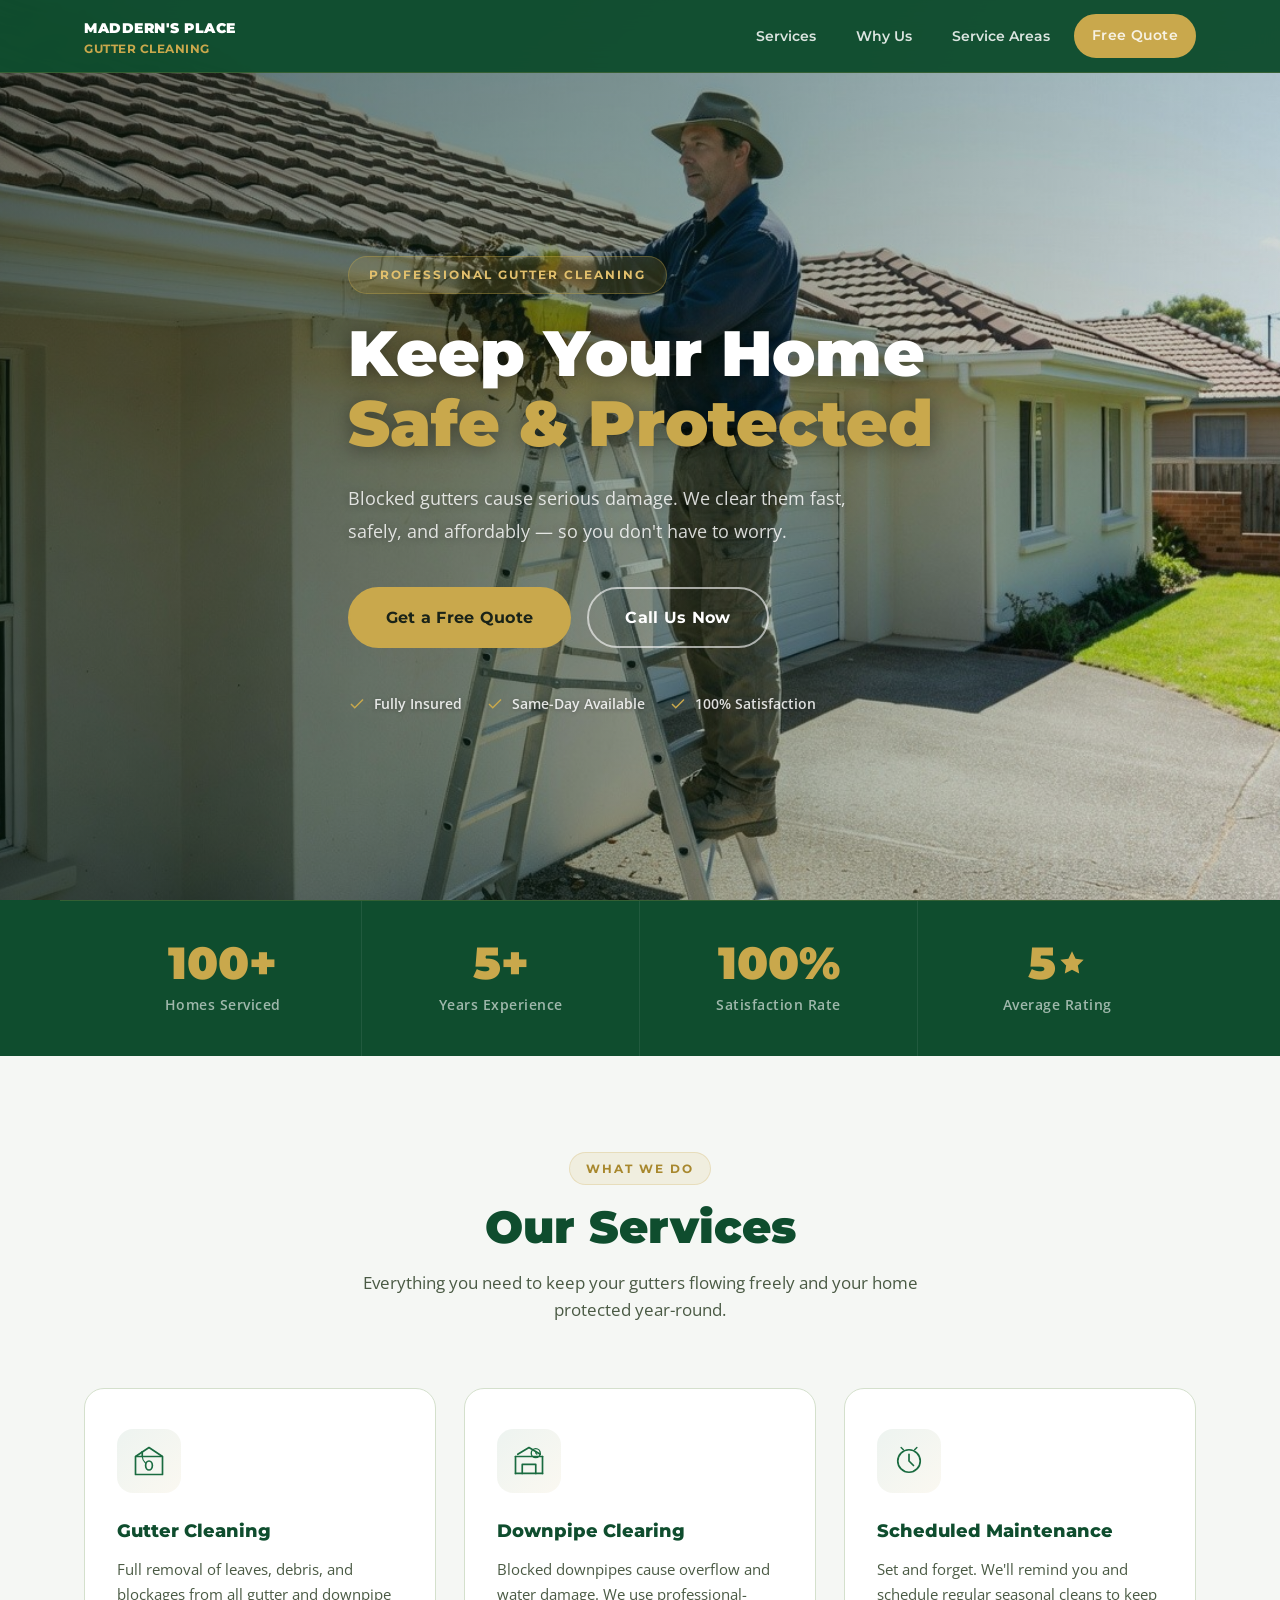
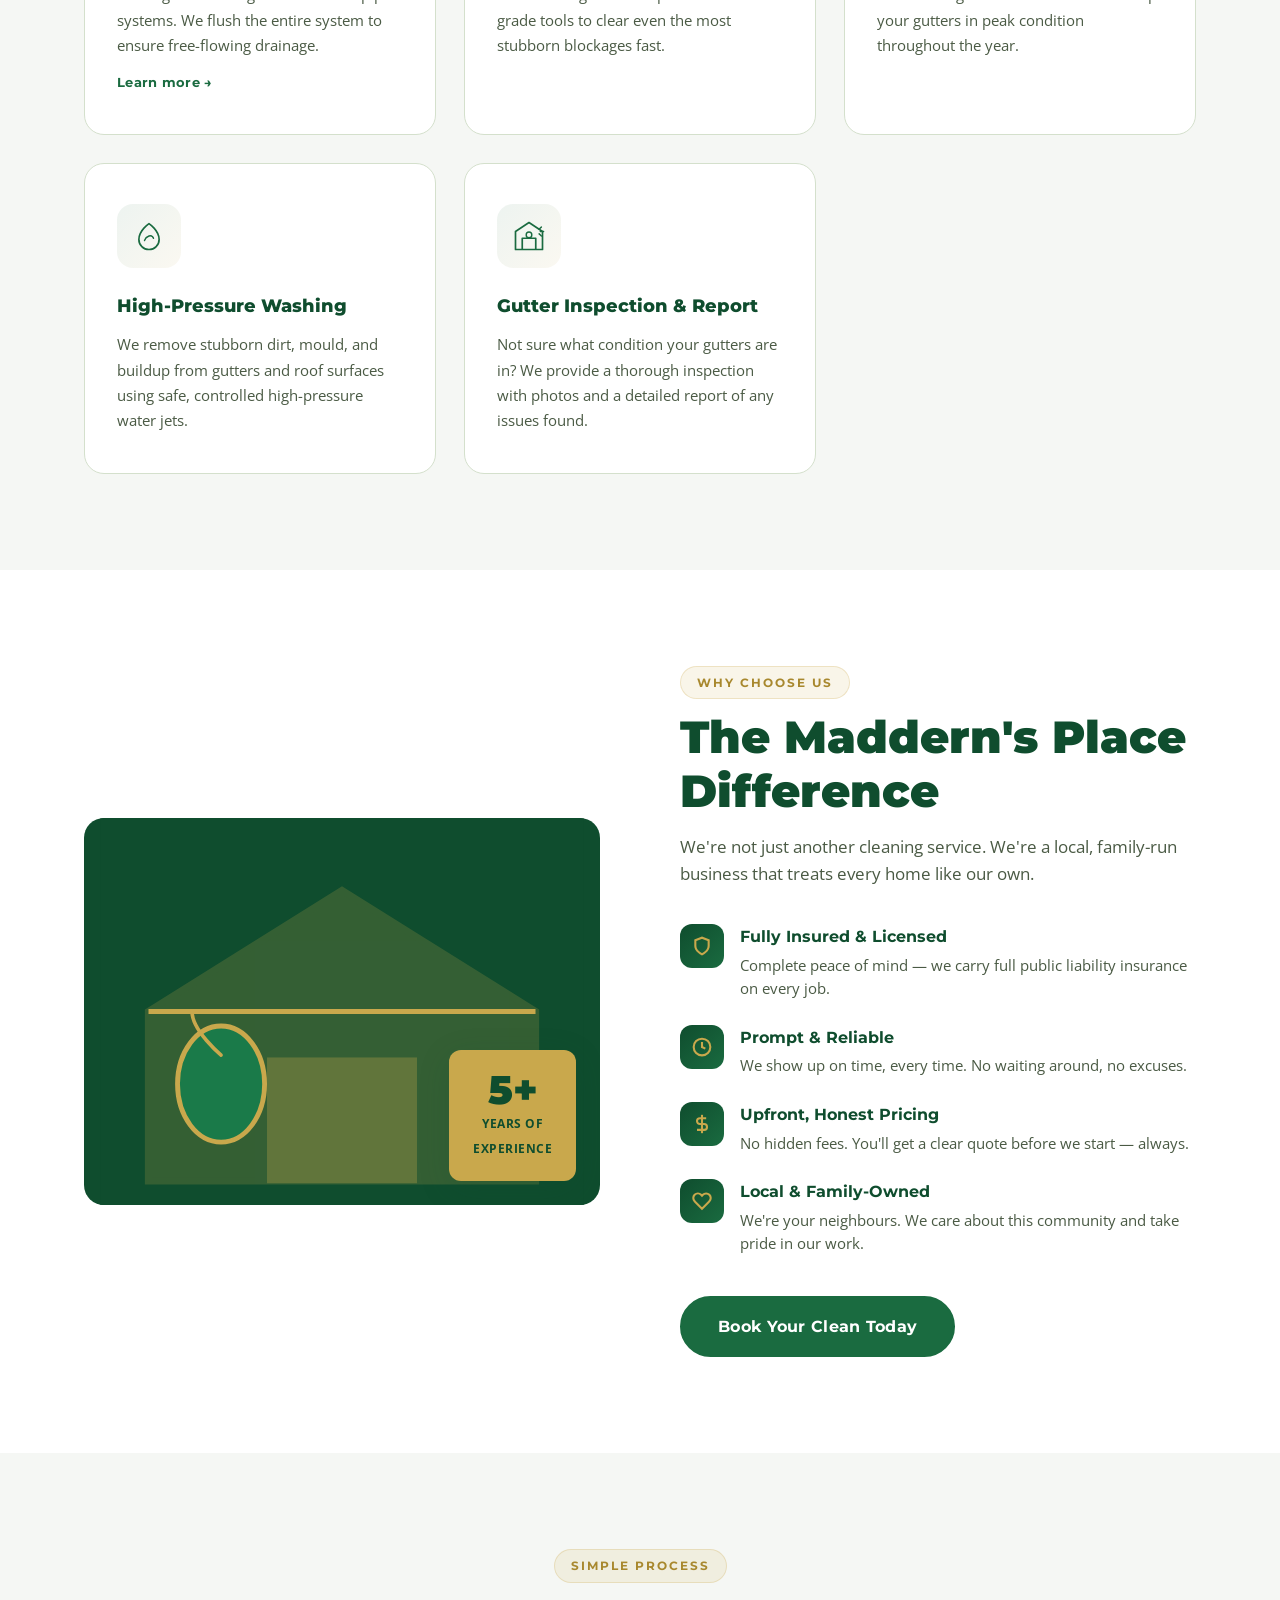
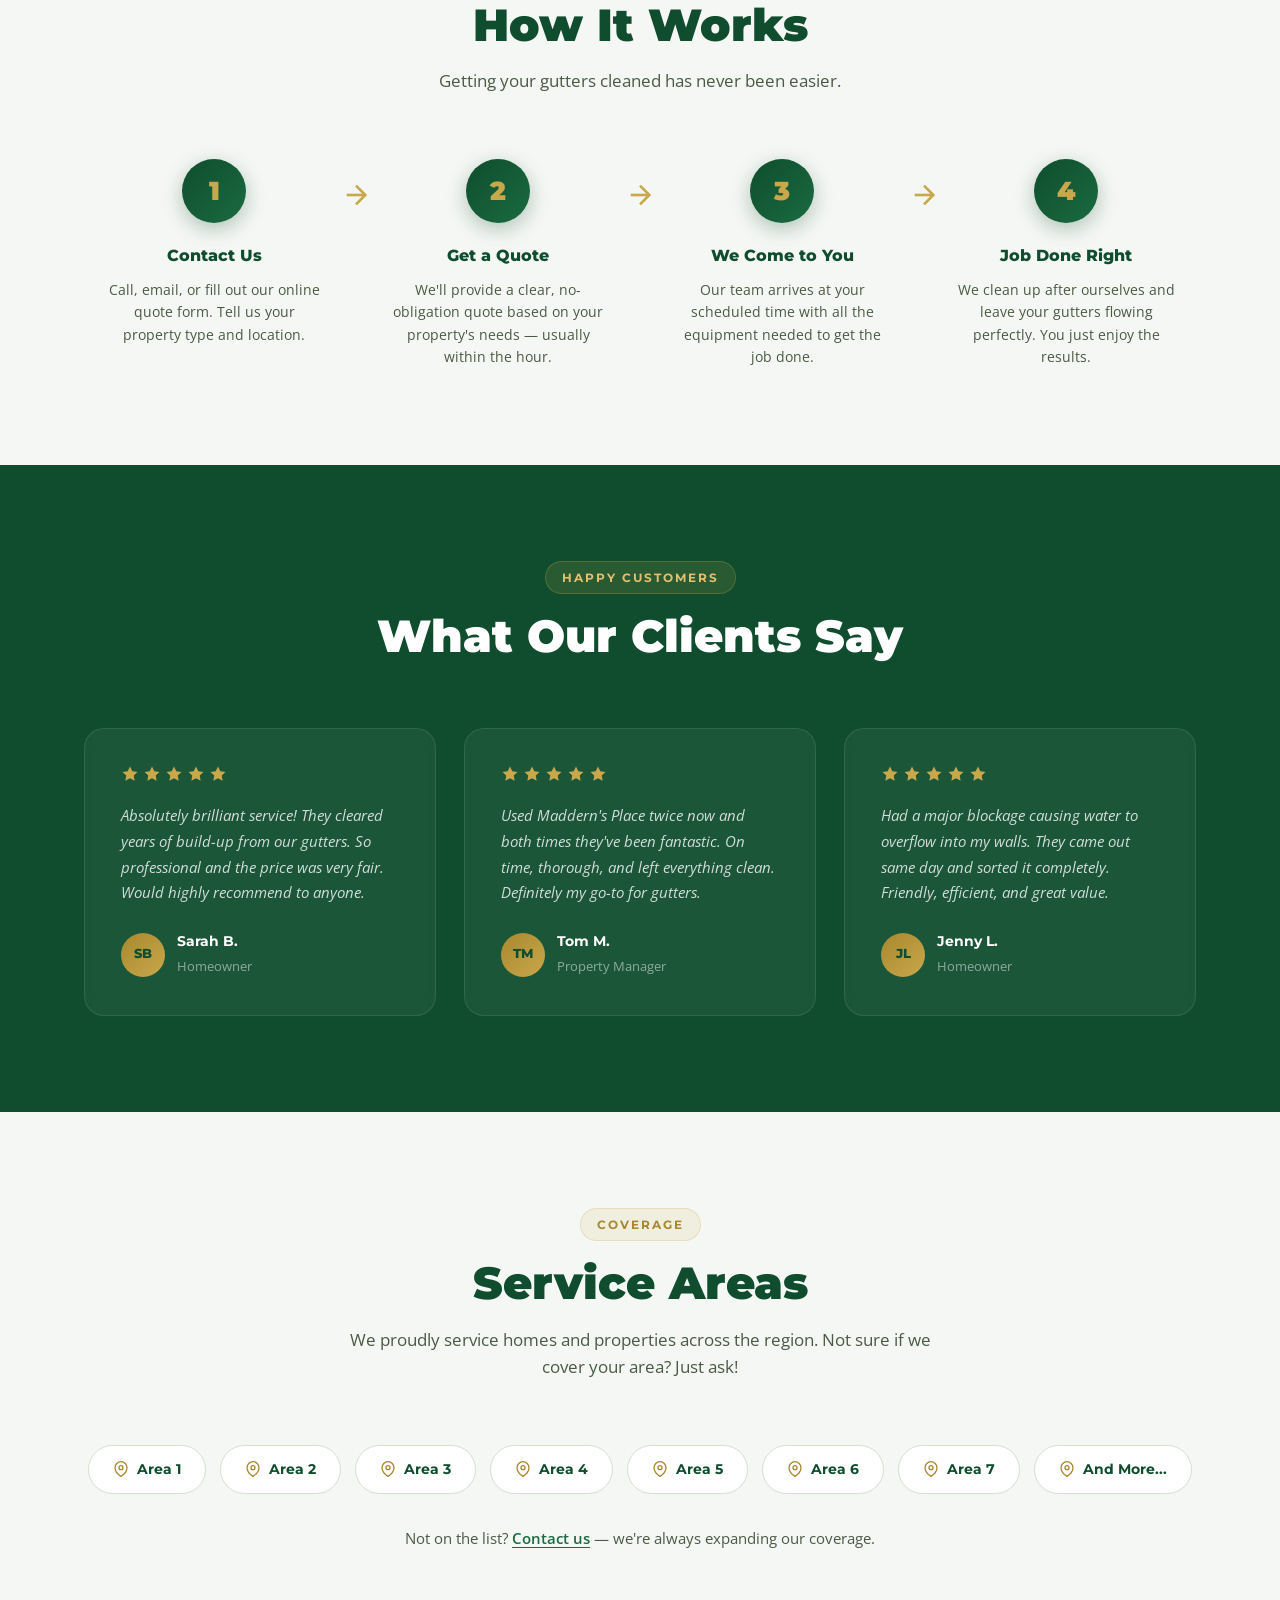
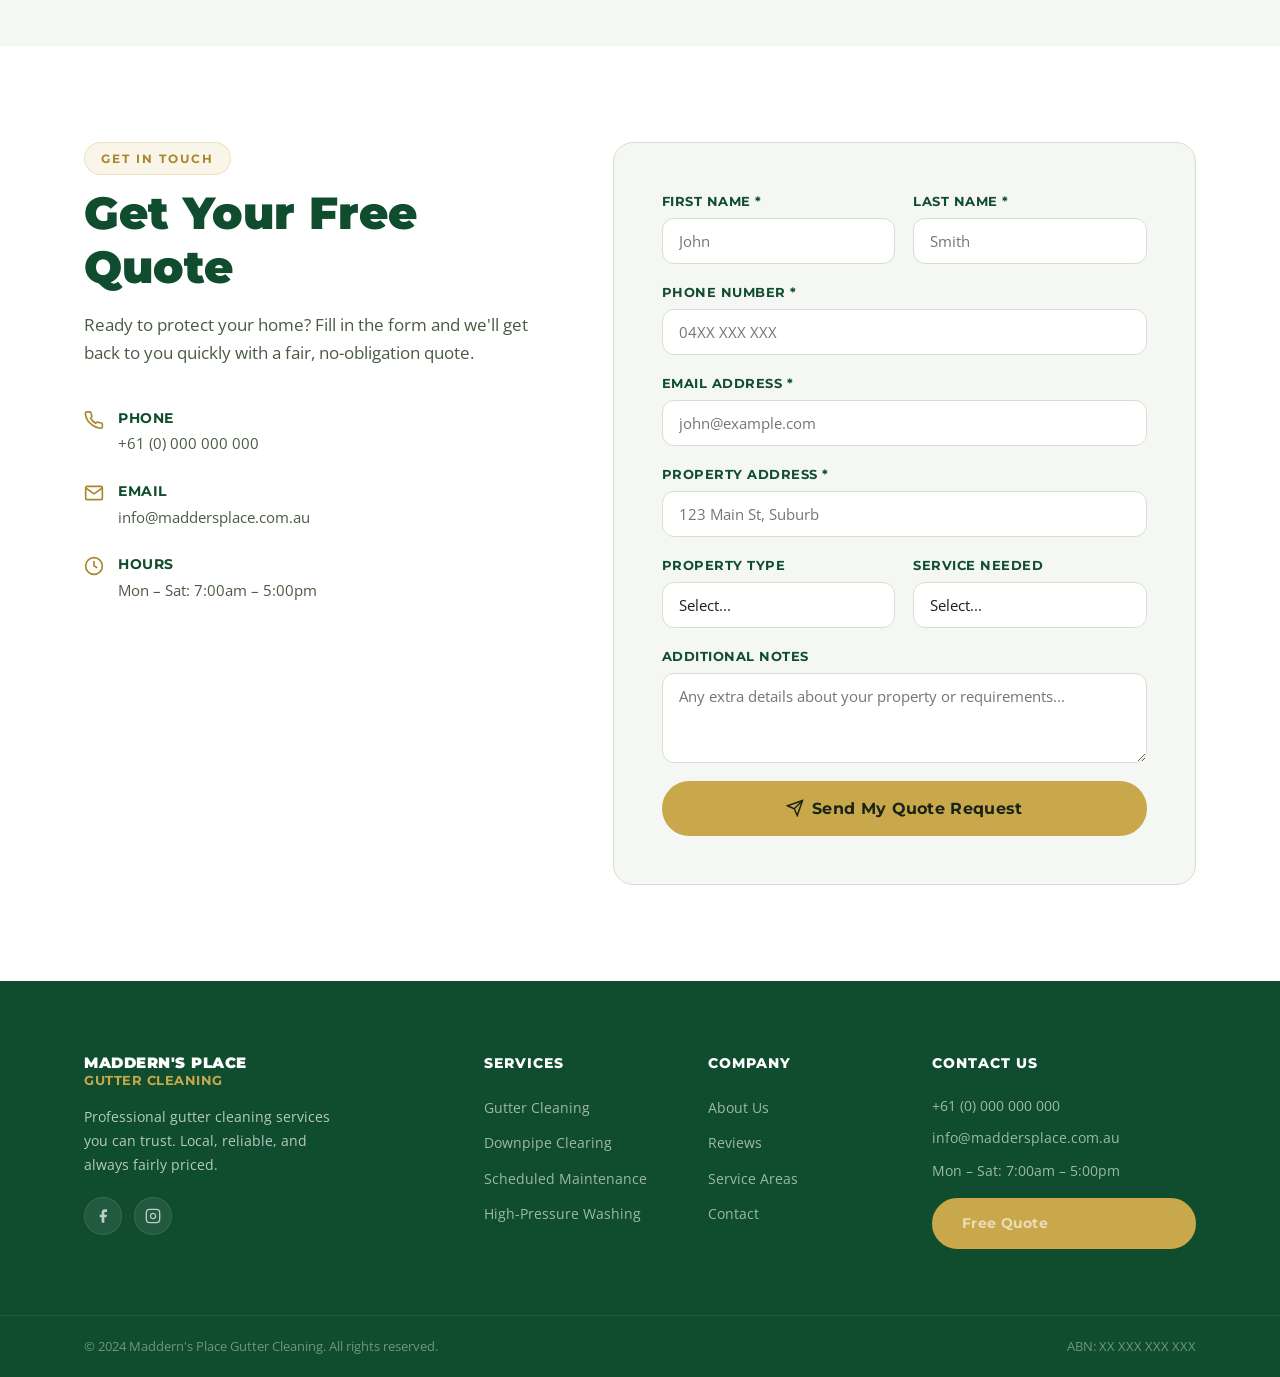
==== commit 3e241283: "Add dedicated Gutter Cleaning service page - gutter-cleaning.html: full-length service page with her" ====
--- a/index.html
+++ b/index.html
@@ -342,7 +342,7 @@
         <p class="section__sub">Everything you need to keep your gutters flowing freely and your home protected year-round.</p>
       </div>
       <div class="services__grid">
-        <div class="service-card">
+        <a class="service-card" href="gutter-cleaning.html" style="text-decoration:none;display:block">
           <div class="service-card__icon">
             <svg viewBox="0 0 64 64" fill="none" xmlns="http://www.w3.org/2000/svg">
               <path d="M8 24L32 8L56 24V56H8V24Z" stroke="currentColor" stroke-width="3" stroke-linejoin="round"/>
@@ -354,7 +354,8 @@
           </div>
           <h3>Gutter Cleaning</h3>
           <p>Full removal of leaves, debris, and blockages from all gutter and downpipe systems. We flush the entire system to ensure free-flowing drainage.</p>
-        </div>
+          <span style="display:inline-block;margin-top:14px;font-family:'Montserrat',sans-serif;font-weight:700;font-size:0.82rem;color:var(--green);letter-spacing:0.3px">Learn more →</span>
+        </a>
         <div class="service-card">
           <div class="service-card__icon">
             <svg viewBox="0 0 64 64" fill="none" xmlns="http://www.w3.org/2000/svg">
@@ -741,7 +742,7 @@
       <div class="footer__links">
         <h4>Services</h4>
         <ul>
-          <li><a href="#services">Gutter Cleaning</a></li>
+          <li><a href="gutter-cleaning.html">Gutter Cleaning</a></li>
           <li><a href="#services">Downpipe Clearing</a></li>
           <li><a href="#services">Scheduled Maintenance</a></li>
           <li><a href="#services">High-Pressure Washing</a></li>
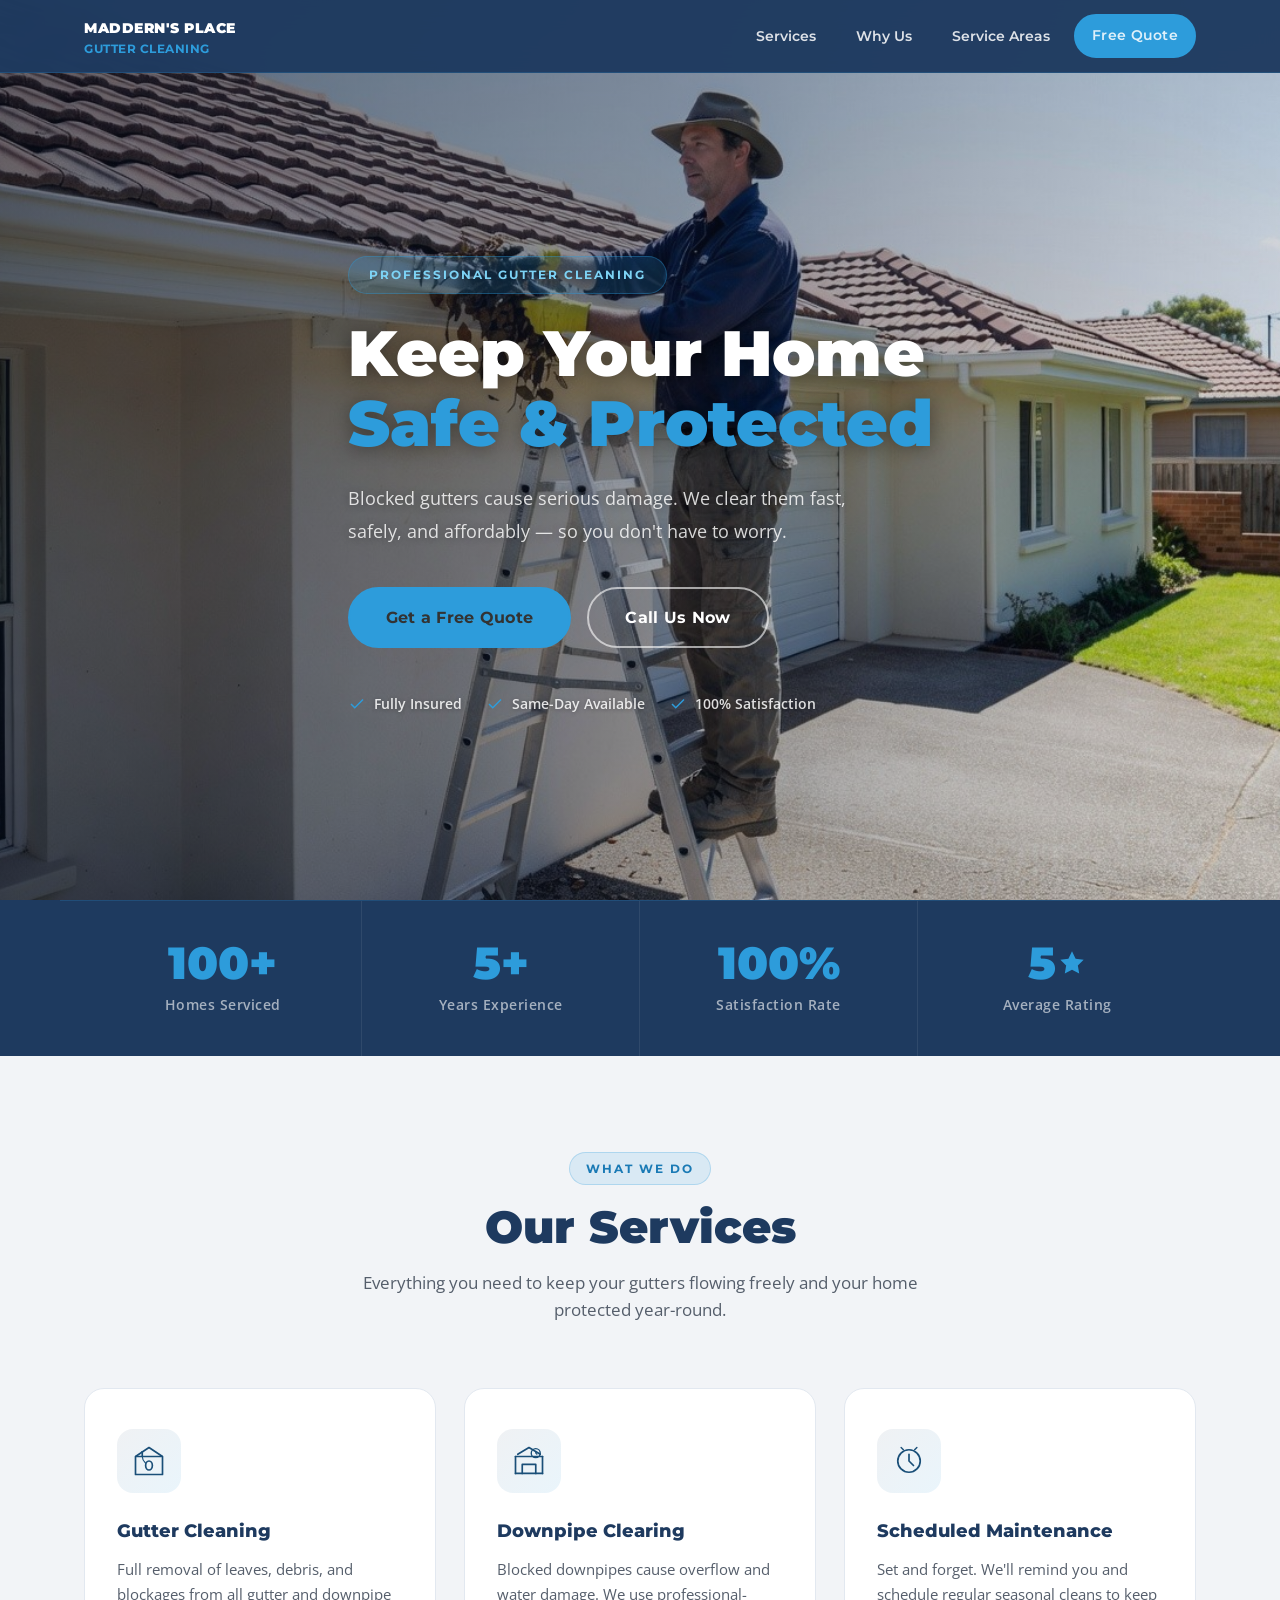
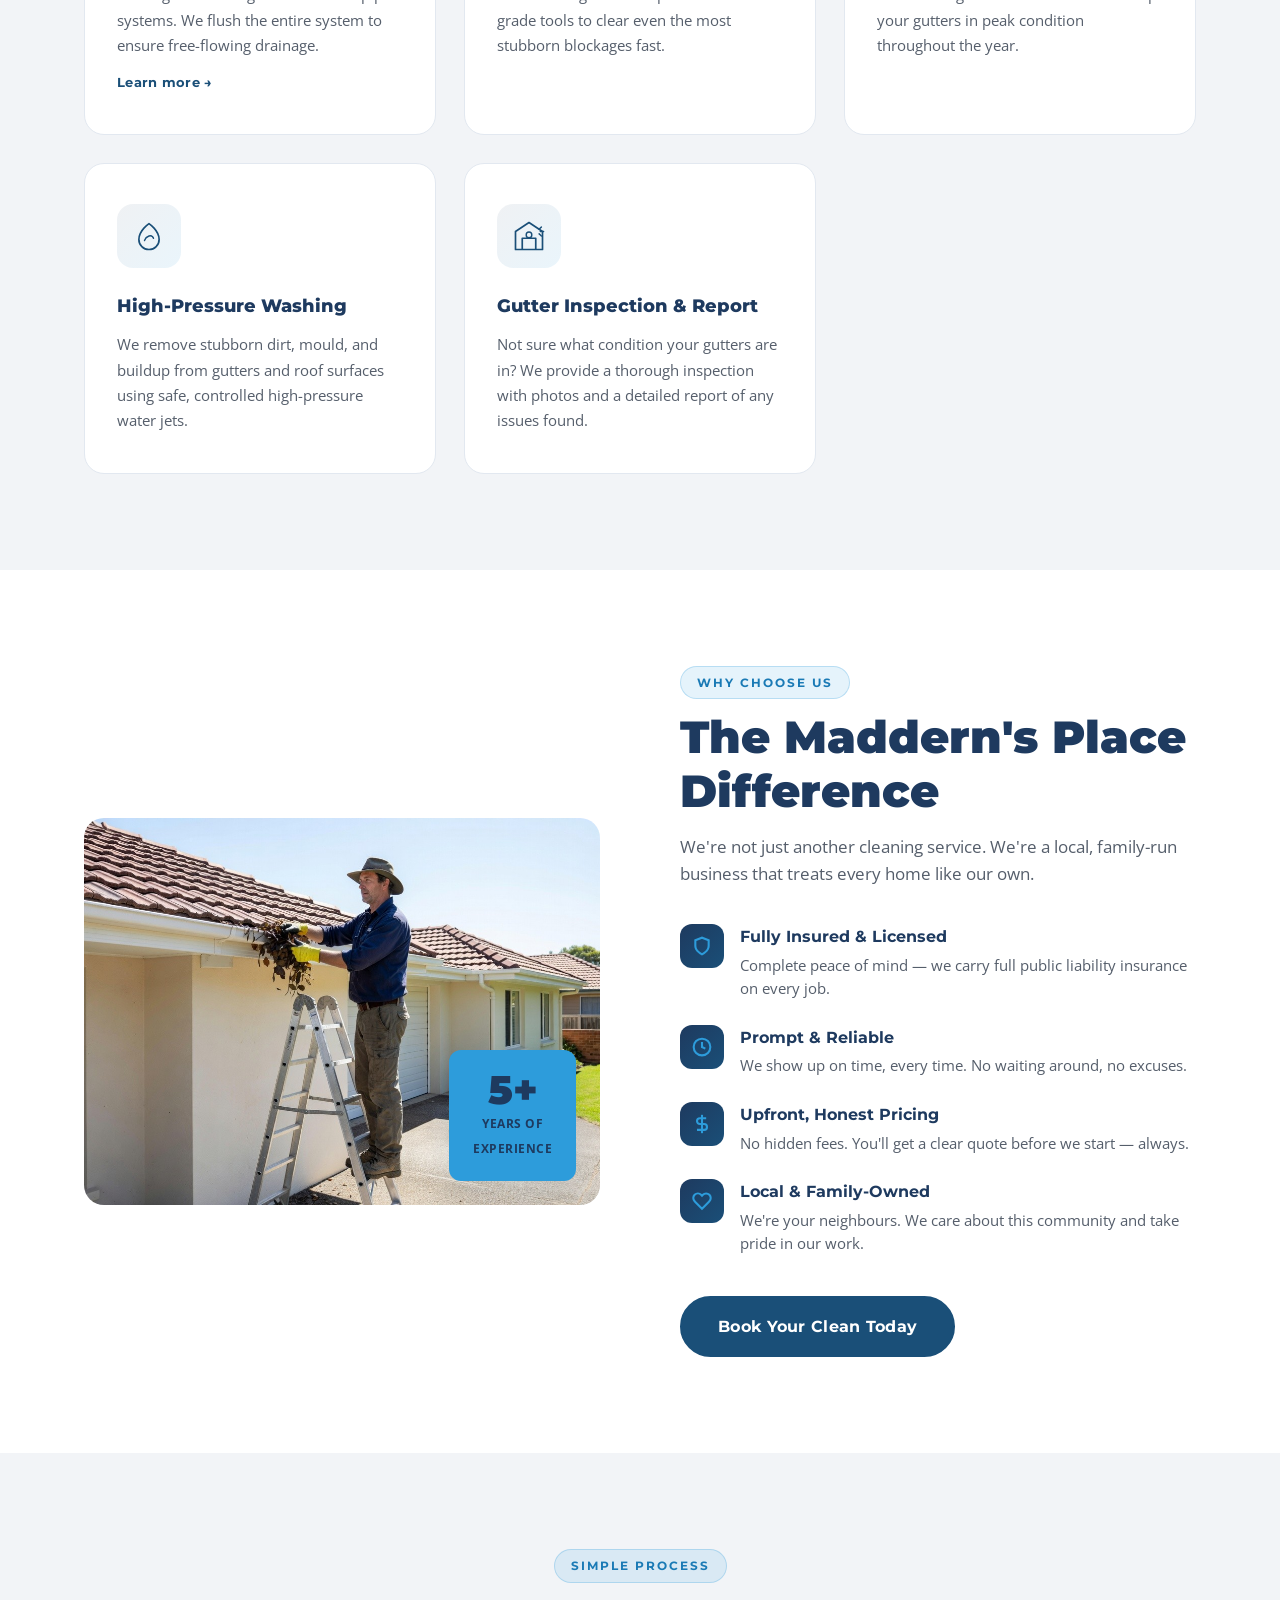
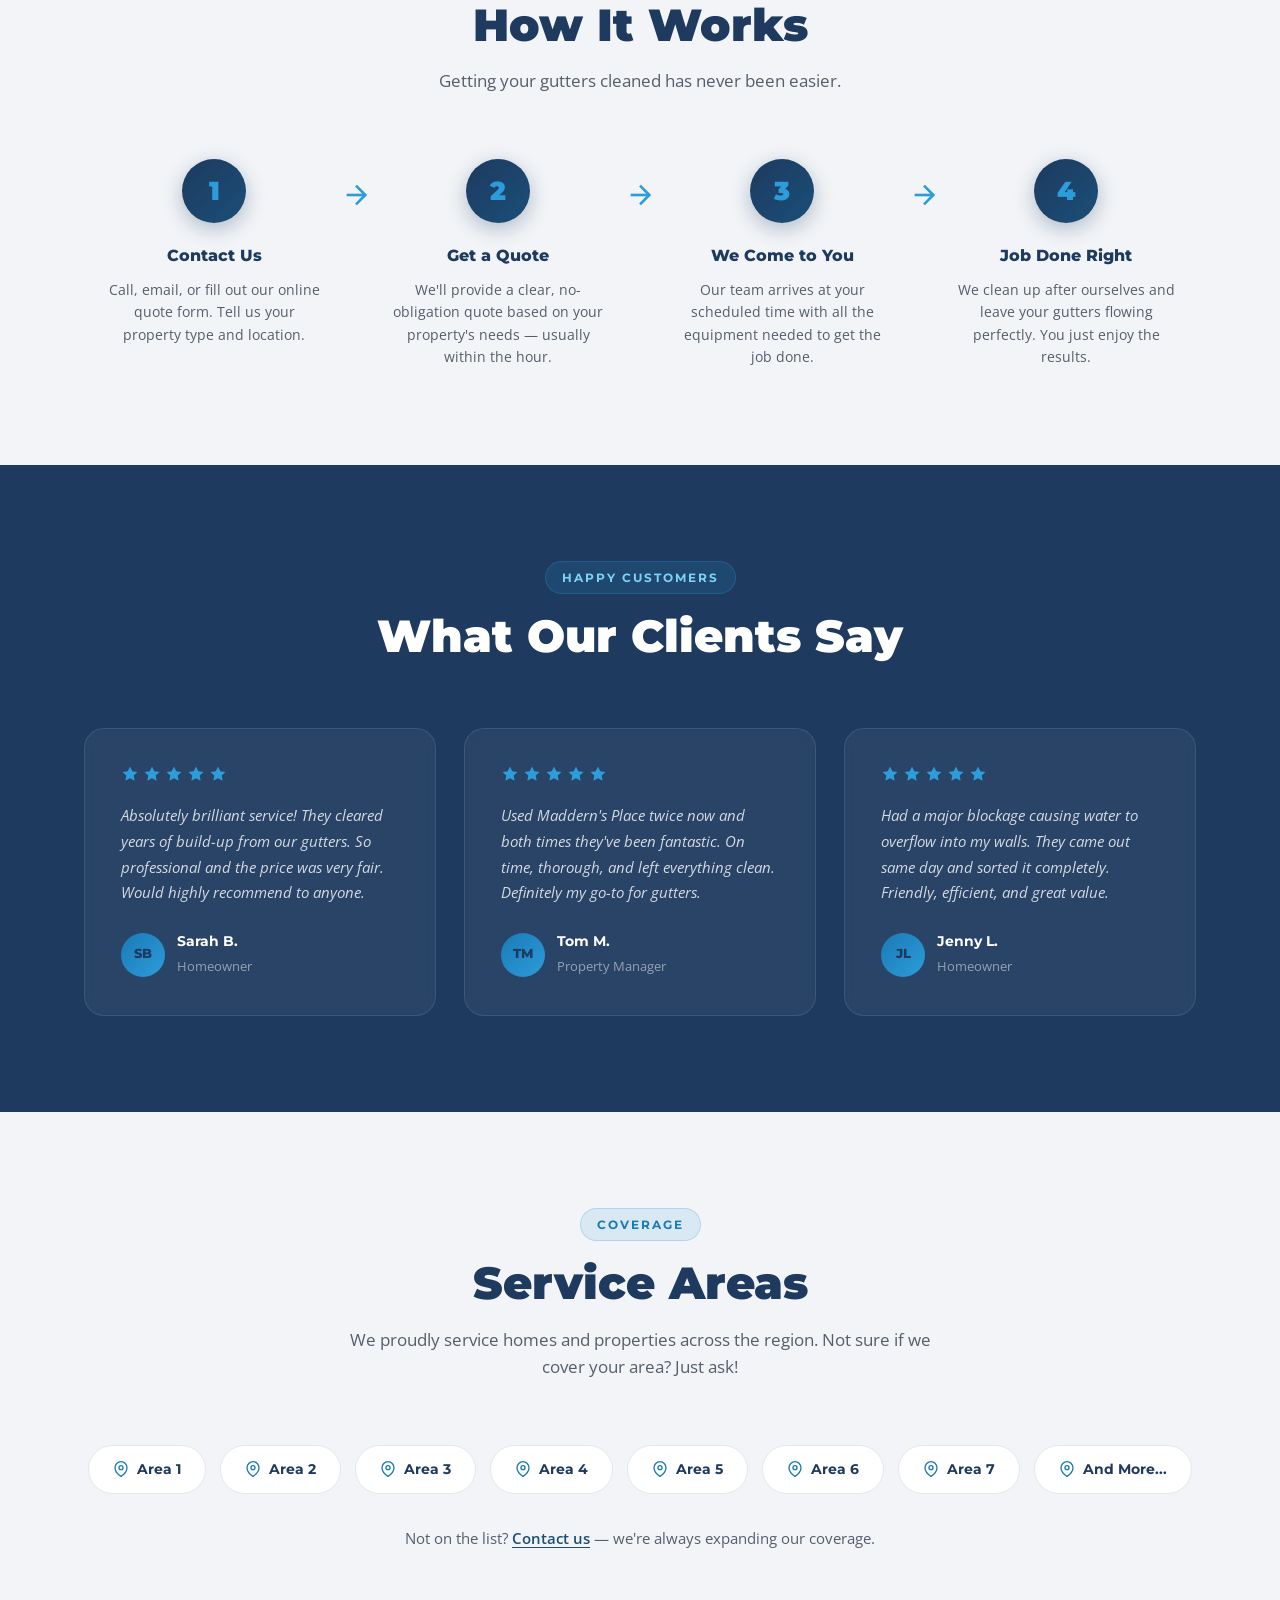
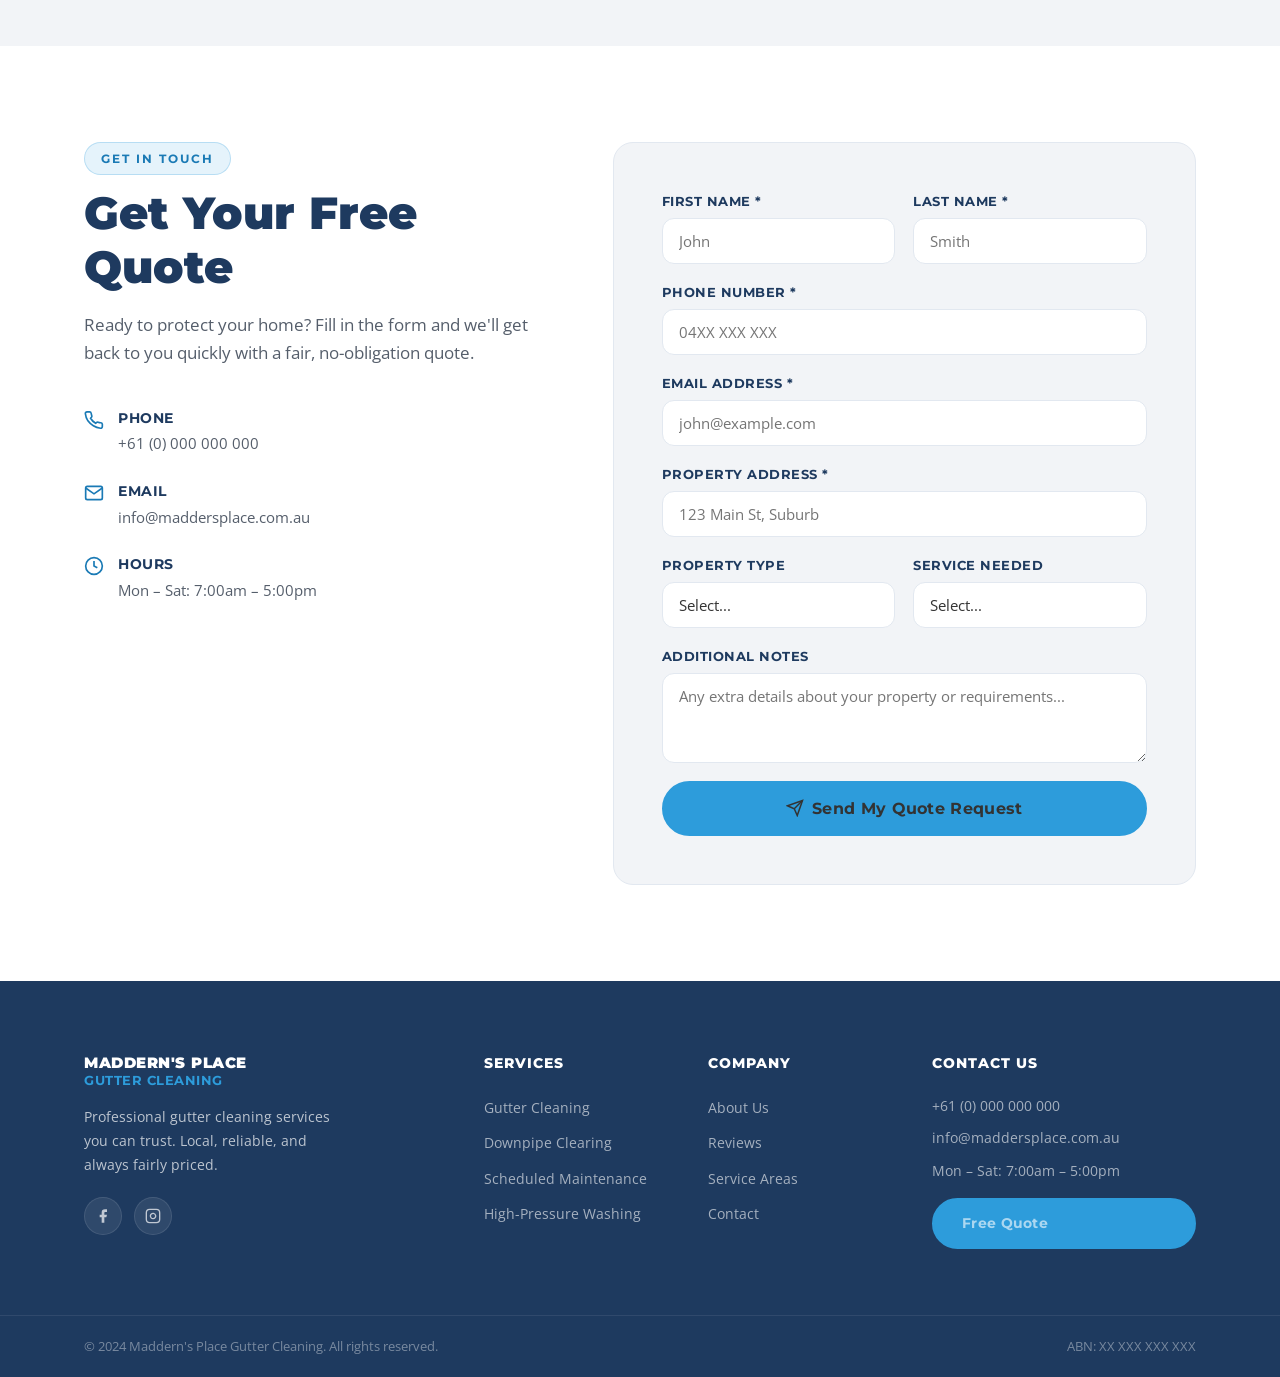
==== commit cdafdc07: "Replace SVG placeholder with Gutterman.jpeg in Why Choose Us section" ====
--- a/index.html
+++ b/index.html
@@ -418,14 +418,7 @@
       <div class="why-us__image">
         <div class="why-us__img-box">
           <div class="why-us__img-placeholder">
-            <svg viewBox="0 0 200 160" fill="none" xmlns="http://www.w3.org/2000/svg">
-              <rect width="200" height="160" fill="#0f4d2e"/>
-              <path d="M20 80L100 30L180 80V150H20V80Z" fill="#c9a84c" opacity="0.2" stroke="#c9a84c" stroke-width="3"/>
-              <path d="M20 80H180" stroke="#c9a84c" stroke-width="2"/>
-              <rect x="70" y="100" width="60" height="50" fill="#c9a84c" opacity="0.3" stroke="#c9a84c" stroke-width="2"/>
-              <ellipse cx="50" cy="110" rx="18" ry="24" fill="#1a7a49" stroke="#c9a84c" stroke-width="2"/>
-              <path d="M50 98C50 98 38 88 38 80" stroke="#c9a84c" stroke-width="1.5" stroke-linecap="round"/>
-            </svg>
+            <img src="images/Gutterman.jpeg" alt="Gutter cleaning professional" style="width:100%;height:100%;object-fit:cover;border-radius:inherit;"/>
           </div>
           <div class="why-us__exp-badge">
             <span class="exp-num" id="whyExpNum">5+</span>
--- a/style.css
+++ b/style.css
@@ -2,35 +2,35 @@
    MADDERN'S PLACE GUTTER CLEANING
    Stylesheet
    Colors:
-     --green-dark:  #0f4d2e  (deep forest green)
-     --green:       #1a6b40  (primary green)
-     --green-light: #2d8a56  (light green)
-     --gold:        #c9a84c  (brand gold)
-     --gold-light:  #e2c06d
+     --green-dark:  #1E3A5F  (deep blue primary)
+     --green:       #1a4f78  (mid blue)
+     --green-light: #2D9CDB  (bright blue accent)
+     --gold:        #2D9CDB  (bright blue accent)
+     --gold-light:  #7dd3f5
      --white:       #ffffff
-     --off-white:   #f5f7f4
-     --text-dark:   #1a2318
-     --text-mid:    #4a5a44
+     --off-white:   #F2F4F7  (light grey secondary)
+     --text-dark:   #333333  (charcoal)
+     --text-mid:    #555e6b
 ============================================= */
 
 *, *::before, *::after { box-sizing: border-box; margin: 0; padding: 0; }
 
 :root {
-  --green-dark:  #0f4d2e;
-  --green:       #1a6b40;
-  --green-light: #2d8a56;
-  --gold:        #c9a84c;
-  --gold-light:  #e2c06d;
-  --gold-dark:   #a8882e;
+  --green-dark:  #1E3A5F;
+  --green:       #1a4f78;
+  --green-light: #2D9CDB;
+  --gold:        #2D9CDB;
+  --gold-light:  #7dd3f5;
+  --gold-dark:   #1a7ab5;
   --white:       #ffffff;
-  --off-white:   #f5f7f4;
-  --text-dark:   #1a2318;
-  --text-mid:    #4a5a44;
-  --text-light:  #7a8c76;
-  --border:      #d4e0cc;
-  --shadow-sm:   0 2px 8px rgba(15,77,46,0.10);
-  --shadow-md:   0 8px 32px rgba(15,77,46,0.15);
-  --shadow-lg:   0 16px 56px rgba(15,77,46,0.20);
+  --off-white:   #F2F4F7;
+  --text-dark:   #333333;
+  --text-mid:    #555e6b;
+  --text-light:  #9ca3af;
+  --border:      #e2e8f0;
+  --shadow-sm:   0 2px 8px rgba(30,58,95,0.10);
+  --shadow-md:   0 8px 32px rgba(30,58,95,0.15);
+  --shadow-lg:   0 16px 56px rgba(30,58,95,0.20);
   --radius:      12px;
   --radius-lg:   20px;
   --transition:  0.25s ease;
@@ -84,7 +84,7 @@
   background: var(--gold-light);
   border-color: var(--gold-light);
   transform: translateY(-2px);
-  box-shadow: 0 6px 20px rgba(201,168,76,0.4);
+  box-shadow: 0 6px 20px rgba(45,156,219,0.4);
 }
 .btn--green {
   background: var(--green);
@@ -95,7 +95,7 @@
   background: var(--green-light);
   border-color: var(--green-light);
   transform: translateY(-2px);
-  box-shadow: 0 6px 20px rgba(26,107,64,0.35);
+  box-shadow: 0 6px 20px rgba(45,156,219,0.35);
 }
 .btn--outline {
   background: transparent;
@@ -117,7 +117,7 @@
 }
 .section__tag {
   display: inline-block;
-  background: rgba(201,168,76,0.12);
+  background: rgba(45,156,219,0.12);
   color: var(--gold-dark);
   font-family: 'Montserrat', sans-serif;
   font-weight: 700;
@@ -127,7 +127,7 @@
   padding: 6px 16px;
   border-radius: 50px;
   margin-bottom: 16px;
-  border: 1px solid rgba(201,168,76,0.25);
+  border: 1px solid rgba(45,156,219,0.25);
 }
 .section__title {
   font-family: 'Montserrat', sans-serif;
@@ -149,10 +149,10 @@
   position: fixed;
   top: 0; left: 0; right: 0;
   z-index: 1000;
-  background: rgba(15, 77, 46, 0.97);
+  background: rgba(30, 58, 95, 0.97);
   backdrop-filter: blur(12px);
   -webkit-backdrop-filter: blur(12px);
-  border-bottom: 1px solid rgba(201,168,76,0.2);
+  border-bottom: 1px solid rgba(45,156,219,0.2);
   transition: box-shadow var(--transition);
 }
 #header.scrolled {
@@ -247,7 +247,7 @@
   align-items: center;
   padding-top: 72px;
   overflow: hidden;
-  background: #1a4a6b;
+  background: #1E3A5F;
 }
 
 /* Full-bleed background image */
@@ -266,9 +266,9 @@
   inset: 0;
   background: linear-gradient(
     105deg,
-    rgba(5, 25, 12, 0.60) 0%,
-    rgba(10, 40, 20, 0.45) 45%,
-    rgba(10, 40, 20, 0.10) 100%
+    rgba(5, 15, 30, 0.60) 0%,
+    rgba(10, 20, 40, 0.45) 45%,
+    rgba(10, 20, 40, 0.10) 100%
   );
 }
 
@@ -282,7 +282,7 @@
 
 .hero__tag {
   display: inline-block;
-  background: rgba(201,168,76,0.18);
+  background: rgba(45,156,219,0.18);
   color: var(--gold-light);
   font-family: 'Montserrat', sans-serif;
   font-weight: 700;
@@ -291,7 +291,7 @@
   text-transform: uppercase;
   padding: 8px 20px;
   border-radius: 50px;
-  border: 1px solid rgba(201,168,76,0.35);
+  border: 1px solid rgba(45,156,219,0.35);
   margin-bottom: 24px;
 }
 .hero__title {
@@ -346,7 +346,7 @@
 .stats__grid {
   display: grid;
   grid-template-columns: repeat(4, 1fr);
-  border-top: 1px solid rgba(201,168,76,0.2);
+  border-top: 1px solid rgba(45,156,219,0.2);
 }
 .stat {
   display: flex;
@@ -412,7 +412,7 @@
 .service-card:hover::before { transform: scaleX(1); }
 .service-card__icon {
   width: 64px; height: 64px;
-  background: linear-gradient(135deg, rgba(26,107,64,0.08), rgba(201,168,76,0.08));
+  background: linear-gradient(135deg, rgba(30,58,95,0.07), rgba(45,156,219,0.1));
   border-radius: 16px;
   display: flex;
   align-items: center;
@@ -557,7 +557,7 @@
   font-weight: 900;
   font-size: 1.6rem;
   margin: 0 auto 20px;
-  box-shadow: 0 6px 20px rgba(15,77,46,0.3);
+  box-shadow: 0 6px 20px rgba(30,58,95,0.3);
 }
 .process__step h3 {
   font-family: 'Montserrat', sans-serif;
@@ -583,9 +583,9 @@
 /* ── TESTIMONIALS ────────────────────────── */
 .testimonials { background: var(--green-dark); }
 .testimonials .section__tag {
-  background: rgba(201,168,76,0.15);
+  background: rgba(45,156,219,0.15);
   color: var(--gold-light);
-  border-color: rgba(201,168,76,0.25);
+  border-color: rgba(45,156,219,0.25);
 }
 .testimonials .section__title { color: var(--white); }
 .testimonials__grid {
@@ -793,7 +793,7 @@
 .form-group select:focus,
 .form-group textarea:focus {
   border-color: var(--green);
-  box-shadow: 0 0 0 3px rgba(26,107,64,0.12);
+  box-shadow: 0 0 0 3px rgba(45,156,219,0.12);
 }
 .form-group textarea { resize: vertical; min-height: 90px; }
 .form-group select { cursor: pointer; }
@@ -802,9 +802,9 @@
   display: none;
   align-items: center;
   gap: 12px;
-  background: rgba(26,107,64,0.08);
+  background: rgba(45,156,219,0.08);
   color: var(--green);
-  border: 1.5px solid rgba(26,107,64,0.2);
+  border: 1.5px solid rgba(45,156,219,0.2);
   border-radius: var(--radius);
   padding: 16px 20px;
   font-weight: 600;
@@ -938,7 +938,7 @@
     flex-direction: column;
     padding: 24px;
     gap: 4px;
-    border-top: 1px solid rgba(201,168,76,0.2);
+    border-top: 1px solid rgba(45,156,219,0.2);
     transform: translateY(-100%);
     opacity: 0;
     pointer-events: none;
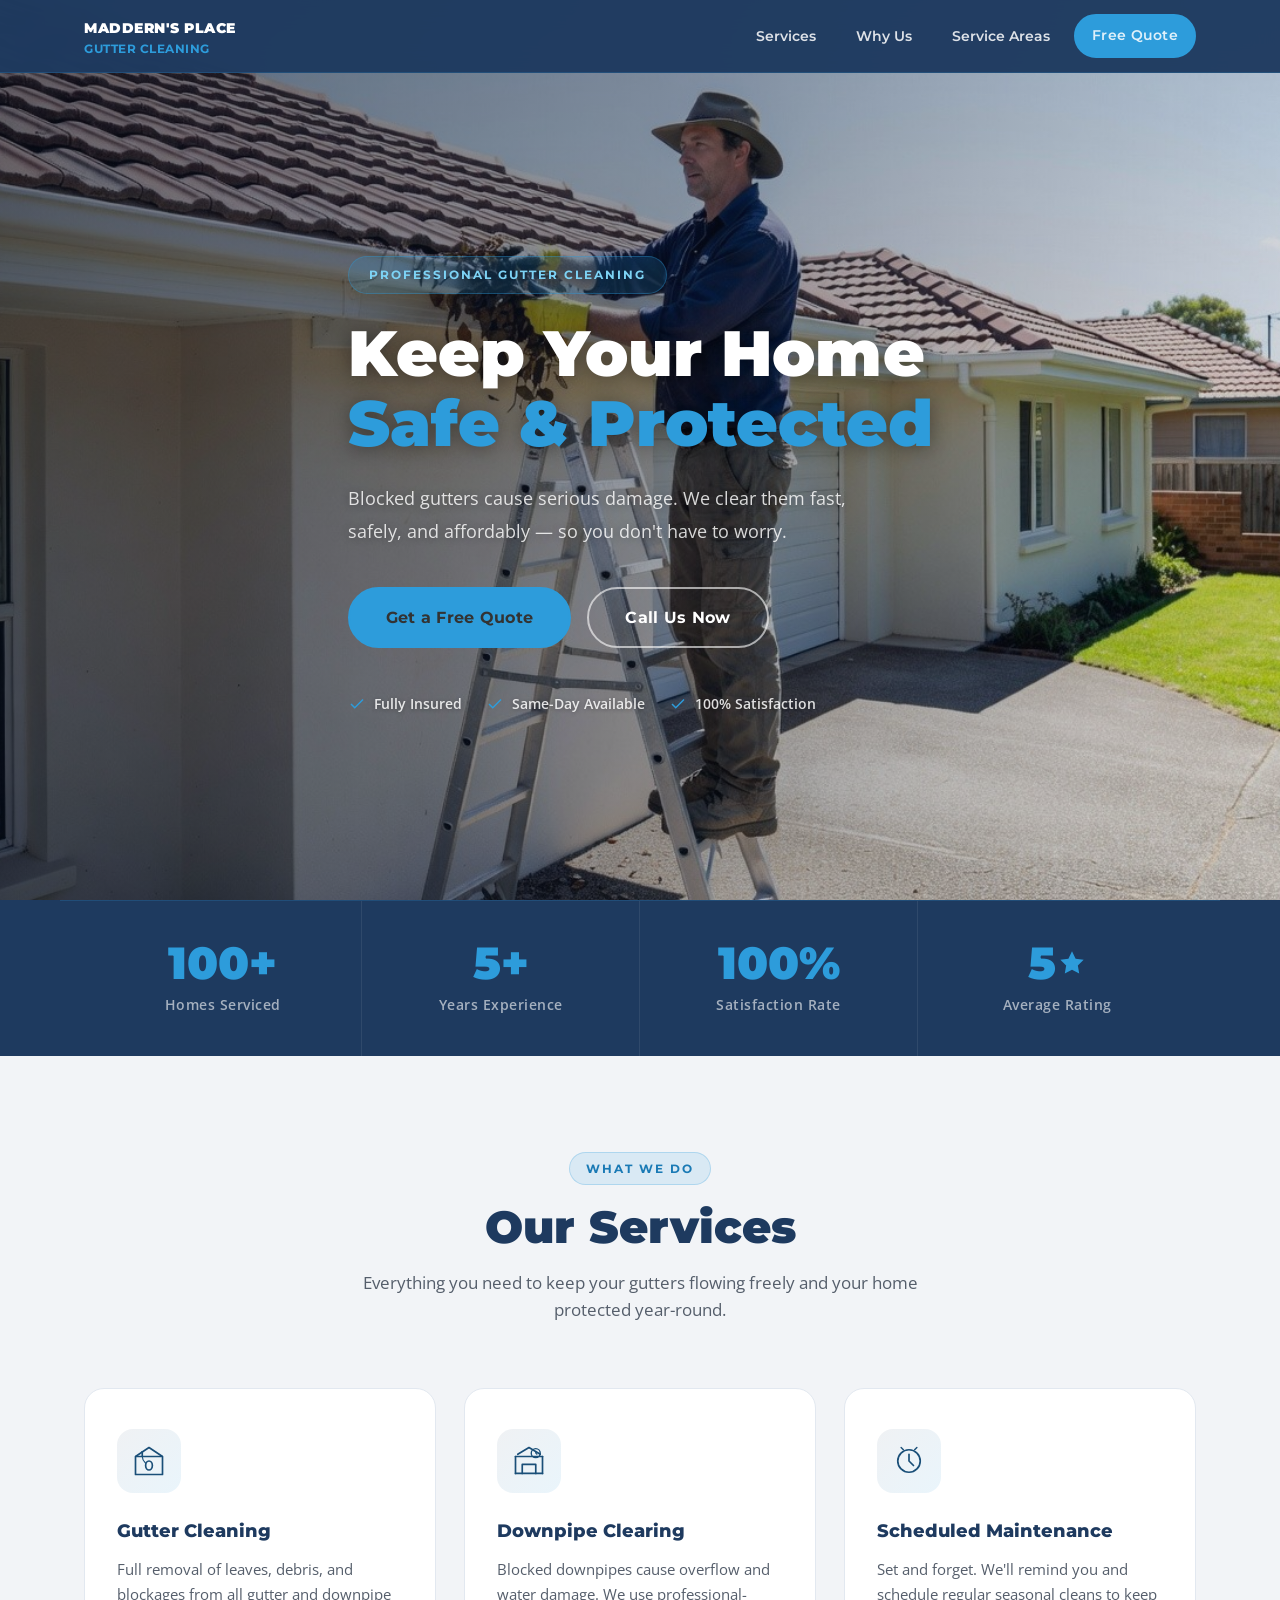
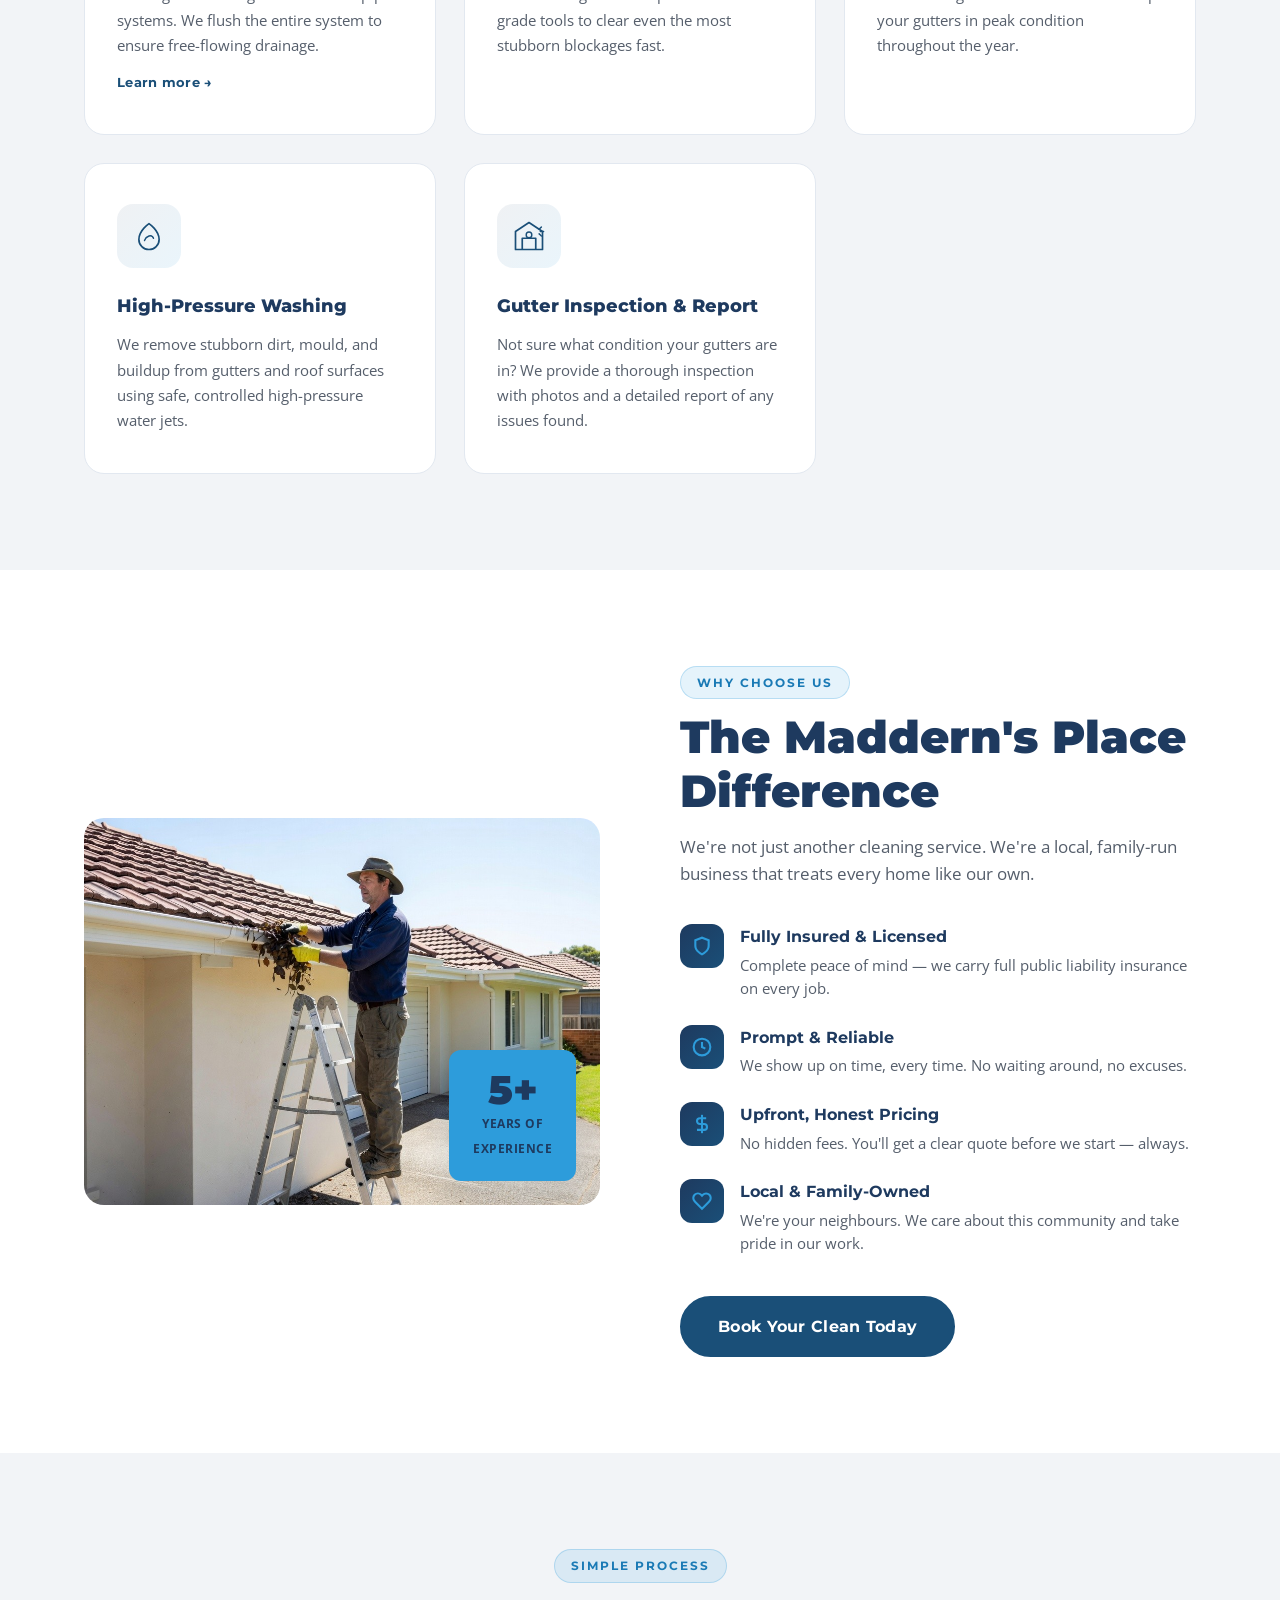
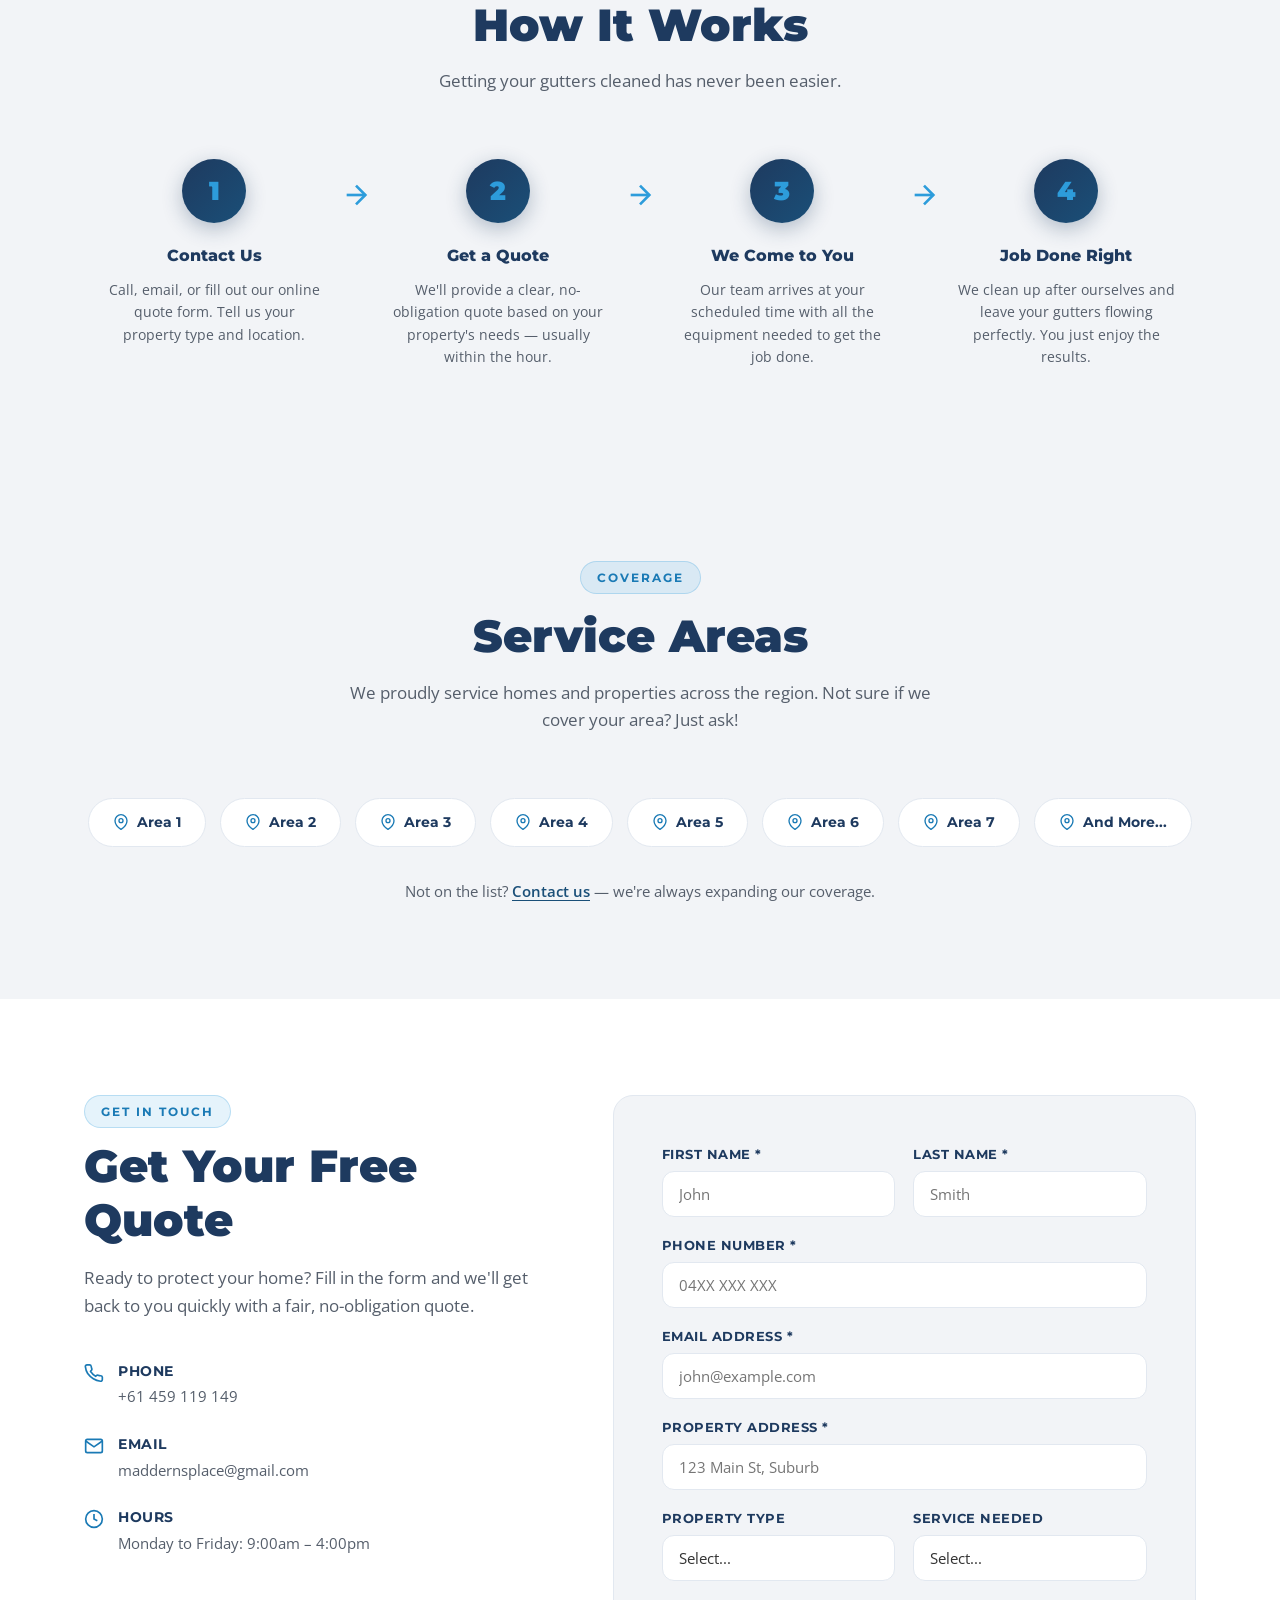
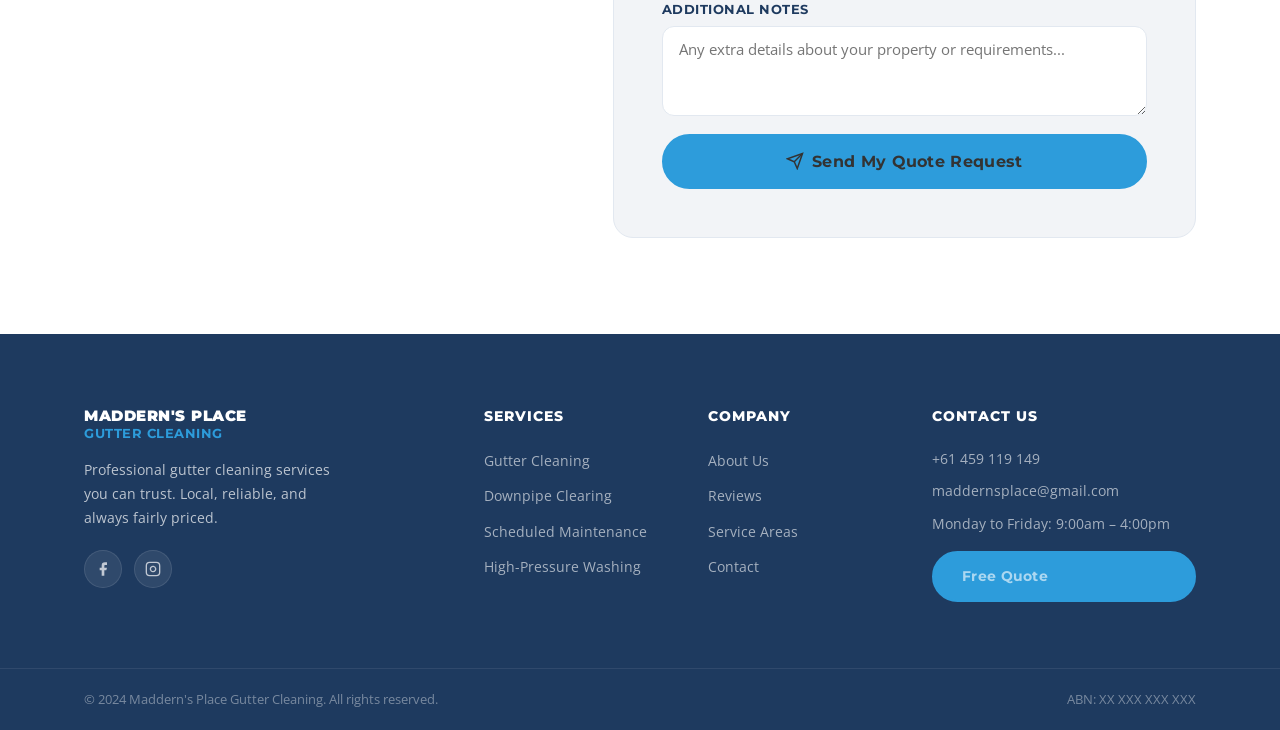
==== commit 5ed4a39a: "Hide Happy Customers/testimonials section" ====
--- a/index.html
+++ b/index.html
@@ -516,7 +516,7 @@
   </section>
 
   <!-- TESTIMONIALS -->
-  <section class="testimonials section" id="testimonials">
+  <section class="testimonials section" id="testimonials" style="display:none">
     <div class="container">
       <div class="section__header">
         <span class="section__tag">Happy Customers</span>
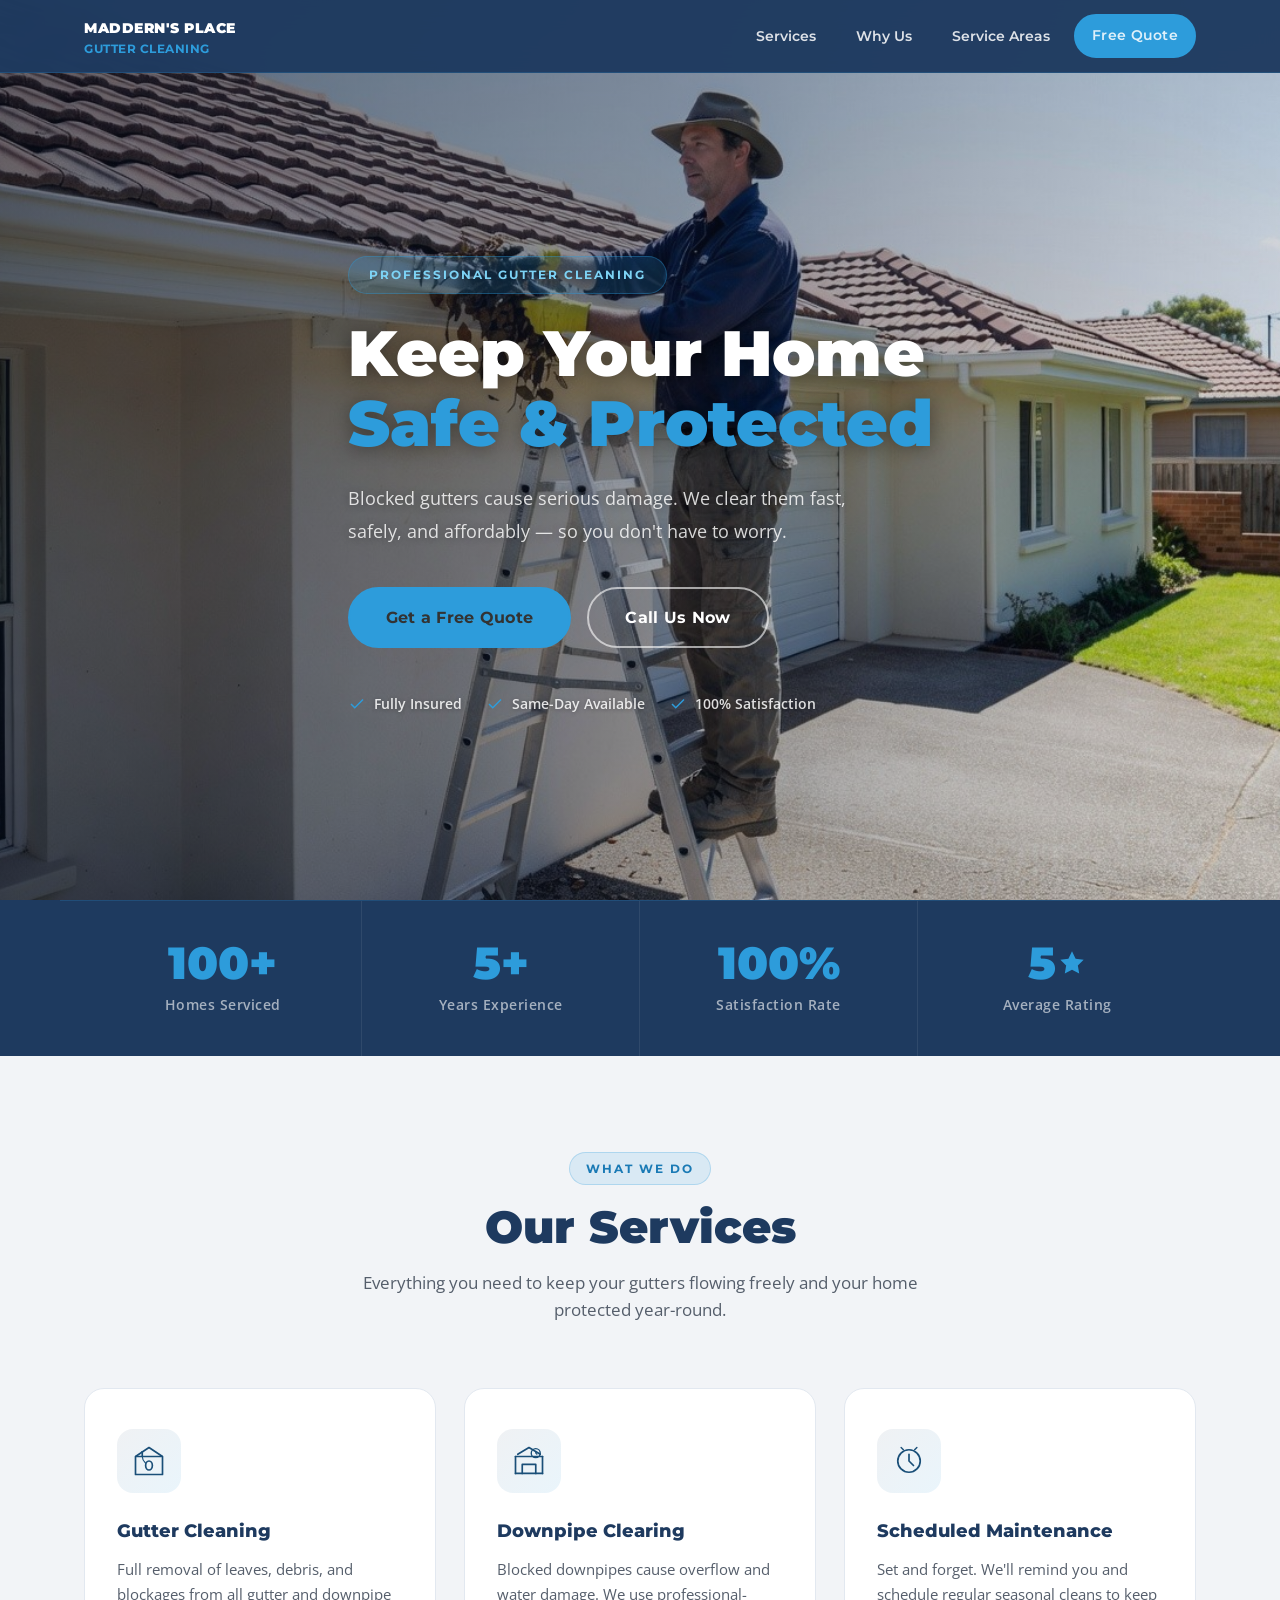
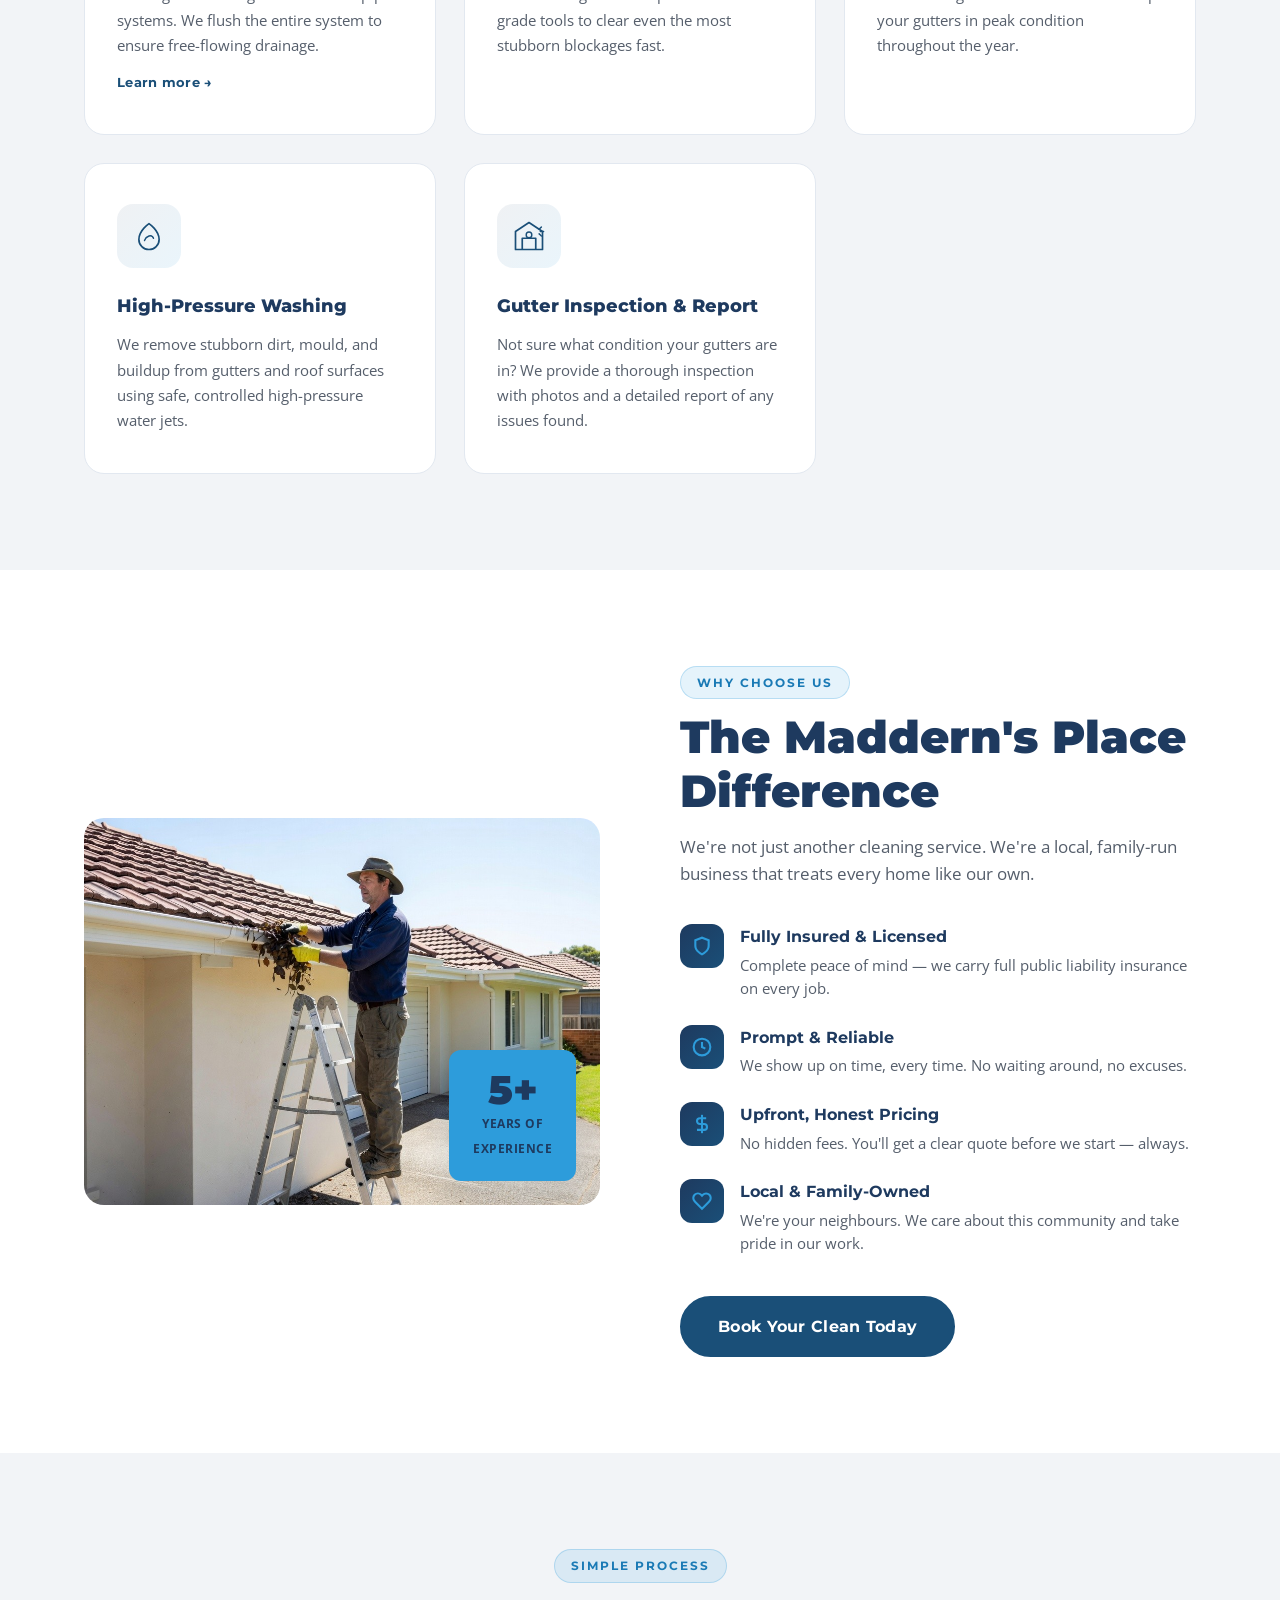
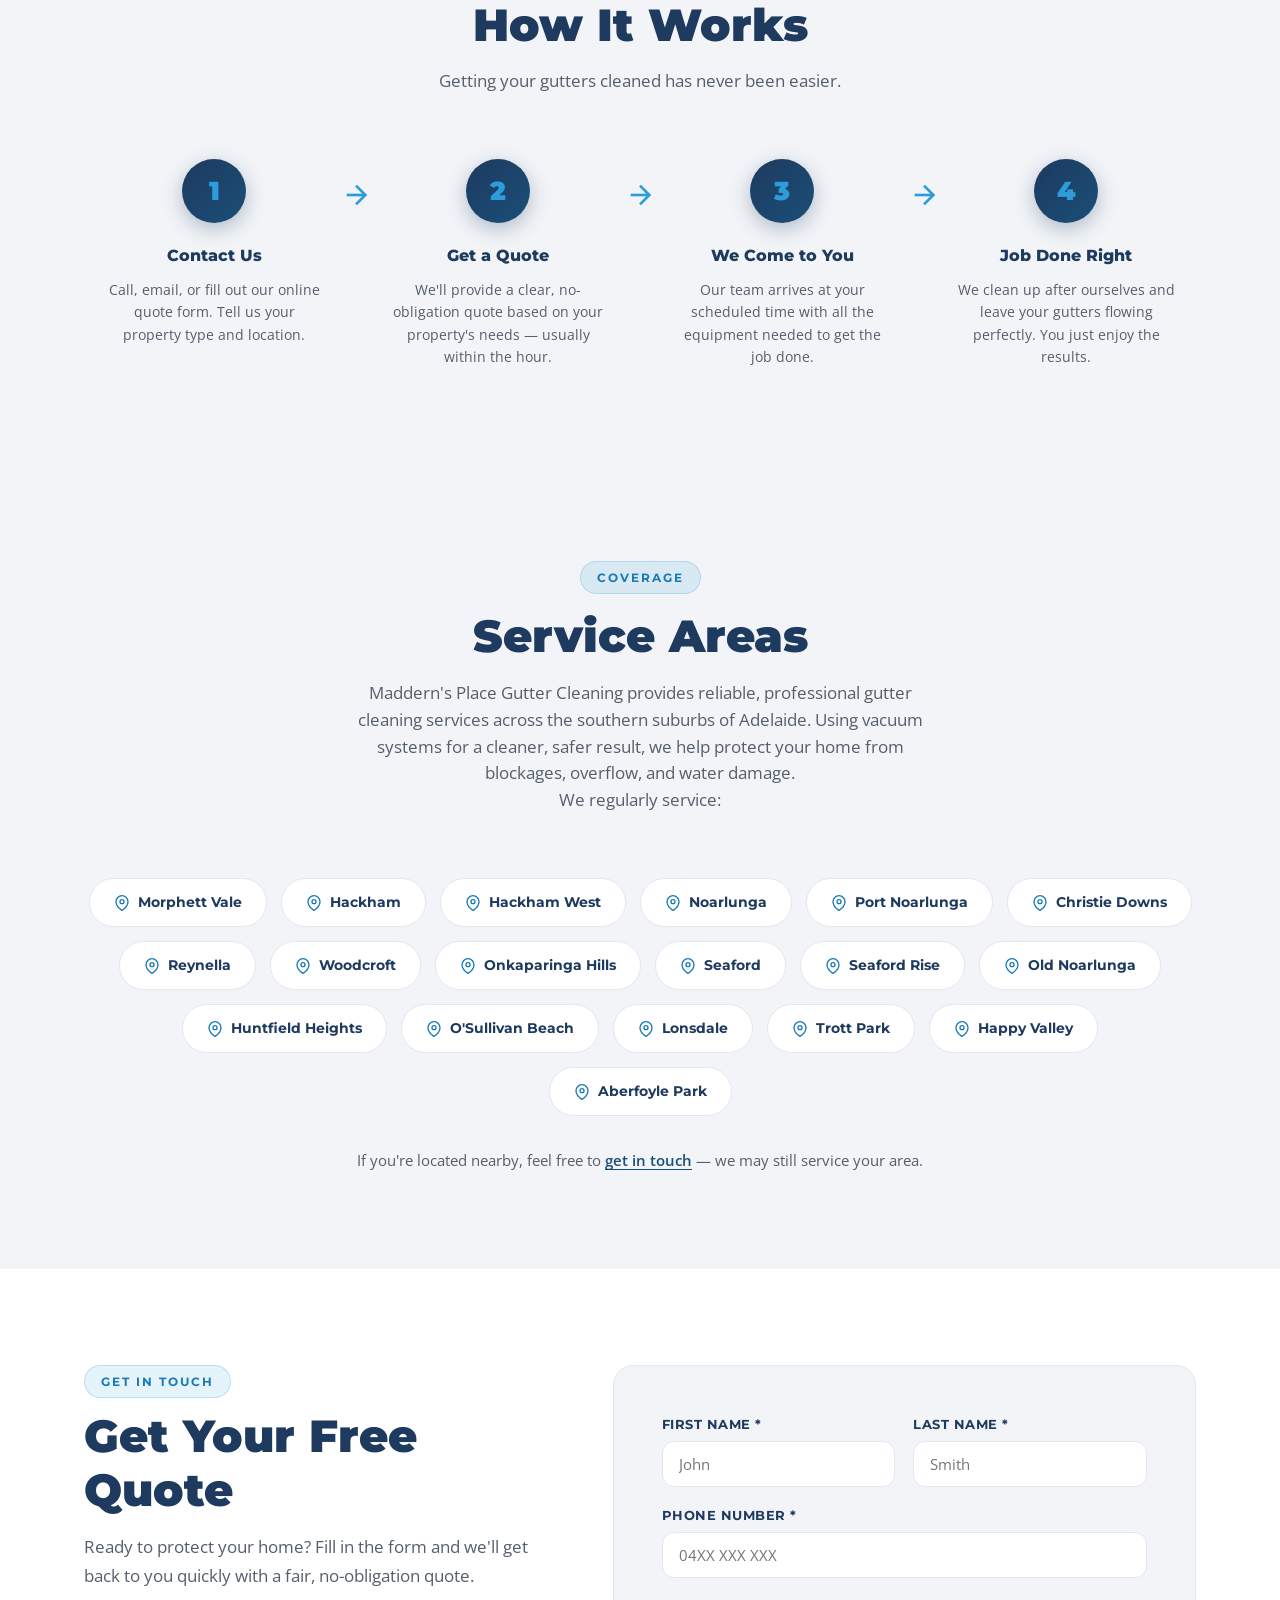
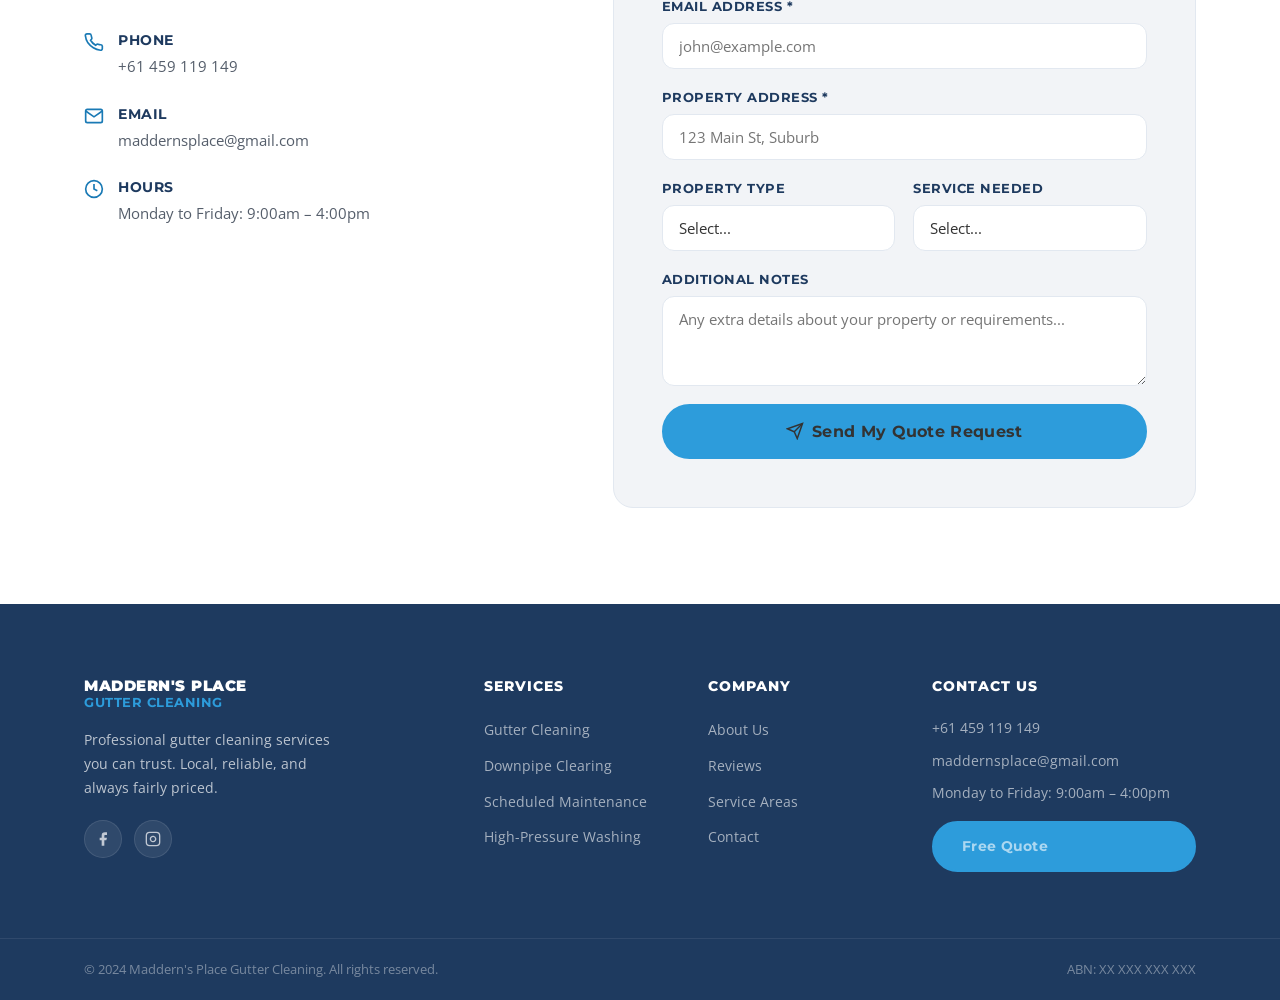
==== commit dbd271f1: "Remove testimonials section; update service areas with real suburbs and description" ====
--- a/index.html
+++ b/index.html
@@ -515,68 +515,6 @@
     </div>
   </section>
 
-  <!-- TESTIMONIALS -->
-  <section class="testimonials section" id="testimonials" style="display:none">
-    <div class="container">
-      <div class="section__header">
-        <span class="section__tag">Happy Customers</span>
-        <h2 class="section__title">What Our Clients Say</h2>
-      </div>
-      <div class="testimonials__grid">
-        <div class="testimonial-card">
-          <div class="testimonial-card__stars">
-            <svg viewBox="0 0 24 24" fill="currentColor"><polygon points="12 2 15.09 8.26 22 9.27 17 14.14 18.18 21.02 12 17.77 5.82 21.02 7 14.14 2 9.27 8.91 8.26 12 2"/></svg>
-            <svg viewBox="0 0 24 24" fill="currentColor"><polygon points="12 2 15.09 8.26 22 9.27 17 14.14 18.18 21.02 12 17.77 5.82 21.02 7 14.14 2 9.27 8.91 8.26 12 2"/></svg>
-            <svg viewBox="0 0 24 24" fill="currentColor"><polygon points="12 2 15.09 8.26 22 9.27 17 14.14 18.18 21.02 12 17.77 5.82 21.02 7 14.14 2 9.27 8.91 8.26 12 2"/></svg>
-            <svg viewBox="0 0 24 24" fill="currentColor"><polygon points="12 2 15.09 8.26 22 9.27 17 14.14 18.18 21.02 12 17.77 5.82 21.02 7 14.14 2 9.27 8.91 8.26 12 2"/></svg>
-            <svg viewBox="0 0 24 24" fill="currentColor"><polygon points="12 2 15.09 8.26 22 9.27 17 14.14 18.18 21.02 12 17.77 5.82 21.02 7 14.14 2 9.27 8.91 8.26 12 2"/></svg>
-          </div>
-          <p>"Absolutely brilliant service! They cleared years of build-up from our gutters. So professional and the price was very fair. Would highly recommend to anyone."</p>
-          <div class="testimonial-card__author">
-            <div class="author-avatar">SB</div>
-            <div>
-              <strong>Sarah B.</strong>
-              <span>Homeowner</span>
-            </div>
-          </div>
-        </div>
-        <div class="testimonial-card">
-          <div class="testimonial-card__stars">
-            <svg viewBox="0 0 24 24" fill="currentColor"><polygon points="12 2 15.09 8.26 22 9.27 17 14.14 18.18 21.02 12 17.77 5.82 21.02 7 14.14 2 9.27 8.91 8.26 12 2"/></svg>
-            <svg viewBox="0 0 24 24" fill="currentColor"><polygon points="12 2 15.09 8.26 22 9.27 17 14.14 18.18 21.02 12 17.77 5.82 21.02 7 14.14 2 9.27 8.91 8.26 12 2"/></svg>
-            <svg viewBox="0 0 24 24" fill="currentColor"><polygon points="12 2 15.09 8.26 22 9.27 17 14.14 18.18 21.02 12 17.77 5.82 21.02 7 14.14 2 9.27 8.91 8.26 12 2"/></svg>
-            <svg viewBox="0 0 24 24" fill="currentColor"><polygon points="12 2 15.09 8.26 22 9.27 17 14.14 18.18 21.02 12 17.77 5.82 21.02 7 14.14 2 9.27 8.91 8.26 12 2"/></svg>
-            <svg viewBox="0 0 24 24" fill="currentColor"><polygon points="12 2 15.09 8.26 22 9.27 17 14.14 18.18 21.02 12 17.77 5.82 21.02 7 14.14 2 9.27 8.91 8.26 12 2"/></svg>
-          </div>
-          <p>"Used Maddern's Place twice now and both times they've been fantastic. On time, thorough, and left everything clean. Definitely my go-to for gutters."</p>
-          <div class="testimonial-card__author">
-            <div class="author-avatar">TM</div>
-            <div>
-              <strong>Tom M.</strong>
-              <span>Property Manager</span>
-            </div>
-          </div>
-        </div>
-        <div class="testimonial-card">
-          <div class="testimonial-card__stars">
-            <svg viewBox="0 0 24 24" fill="currentColor"><polygon points="12 2 15.09 8.26 22 9.27 17 14.14 18.18 21.02 12 17.77 5.82 21.02 7 14.14 2 9.27 8.91 8.26 12 2"/></svg>
-            <svg viewBox="0 0 24 24" fill="currentColor"><polygon points="12 2 15.09 8.26 22 9.27 17 14.14 18.18 21.02 12 17.77 5.82 21.02 7 14.14 2 9.27 8.91 8.26 12 2"/></svg>
-            <svg viewBox="0 0 24 24" fill="currentColor"><polygon points="12 2 15.09 8.26 22 9.27 17 14.14 18.18 21.02 12 17.77 5.82 21.02 7 14.14 2 9.27 8.91 8.26 12 2"/></svg>
-            <svg viewBox="0 0 24 24" fill="currentColor"><polygon points="12 2 15.09 8.26 22 9.27 17 14.14 18.18 21.02 12 17.77 5.82 21.02 7 14.14 2 9.27 8.91 8.26 12 2"/></svg>
-            <svg viewBox="0 0 24 24" fill="currentColor"><polygon points="12 2 15.09 8.26 22 9.27 17 14.14 18.18 21.02 12 17.77 5.82 21.02 7 14.14 2 9.27 8.91 8.26 12 2"/></svg>
-          </div>
-          <p>"Had a major blockage causing water to overflow into my walls. They came out same day and sorted it completely. Friendly, efficient, and great value."</p>
-          <div class="testimonial-card__author">
-            <div class="author-avatar">JL</div>
-            <div>
-              <strong>Jenny L.</strong>
-              <span>Homeowner</span>
-            </div>
-          </div>
-        </div>
-      </div>
-    </div>
-  </section>
 
   <!-- SERVICE AREAS -->
   <section class="areas section" id="areas">
@@ -584,7 +522,8 @@
       <div class="section__header">
         <span class="section__tag">Coverage</span>
         <h2 class="section__title">Service Areas</h2>
-        <p class="section__sub">We proudly service homes and properties across the region. Not sure if we cover your area? Just ask!</p>
+        <p class="section__sub">Maddern's Place Gutter Cleaning provides reliable, professional gutter cleaning services across the southern suburbs of Adelaide. Using vacuum systems for a cleaner, safer result, we help protect your home from blockages, overflow, and water damage.</p>
+        <p class="section__sub">We regularly service:</p>
       </div>
       <div class="areas__grid" id="areasGrid">
         <div class="area-pill">
@@ -620,7 +559,7 @@
           And More...
         </div>
       </div>
-      <p class="areas__note">Not on the list? <a href="#contact">Contact us</a> — we're always expanding our coverage.</p>
+      <p class="areas__note">If you're located nearby, feel free to <a href="#contact">get in touch</a> — we may still service your area.</p>
     </div>
   </section>
 
--- a/style.css
+++ b/style.css
@@ -581,6 +581,7 @@
 .process__arrow svg { width: 32px; height: 32px; }
 
 /* ── TESTIMONIALS ────────────────────────── */
+.testimonials { display: none !important; }
 .testimonials { background: var(--green-dark); }
 .testimonials .section__tag {
   background: rgba(45,156,219,0.15);
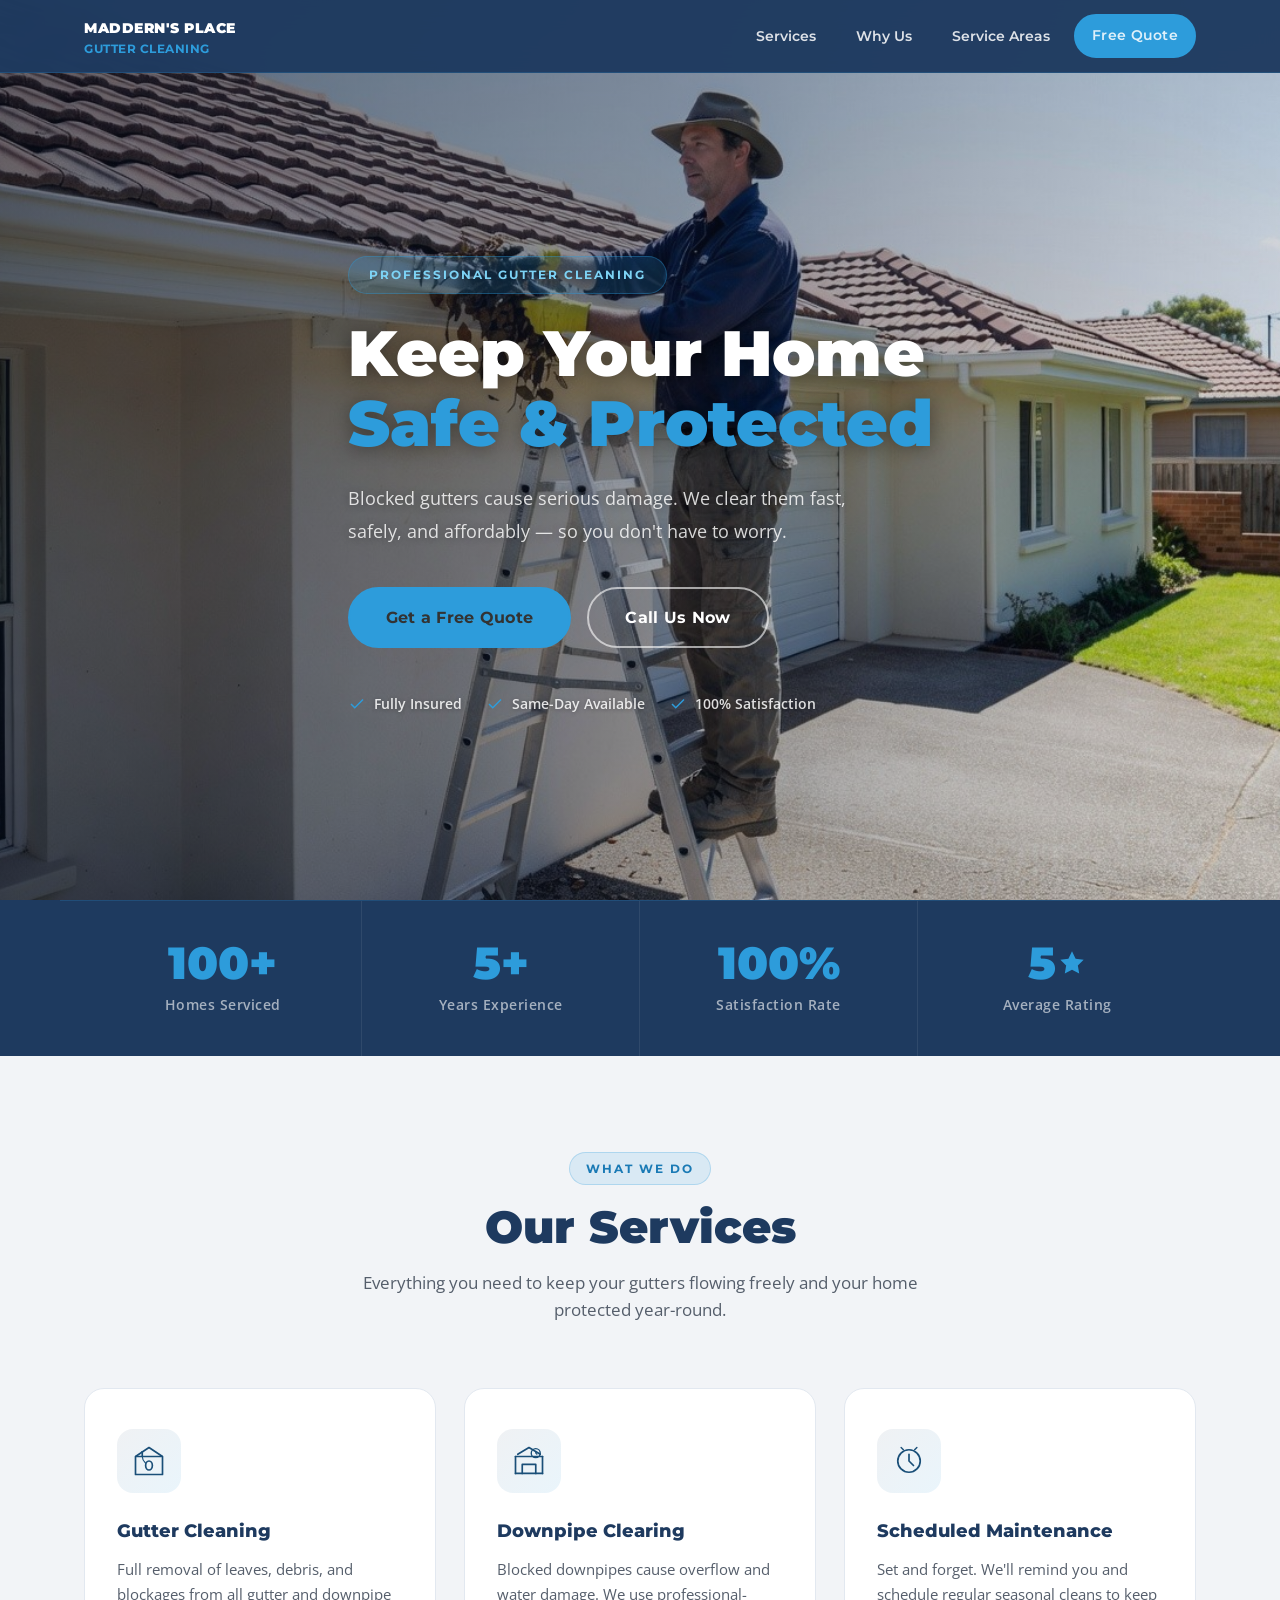
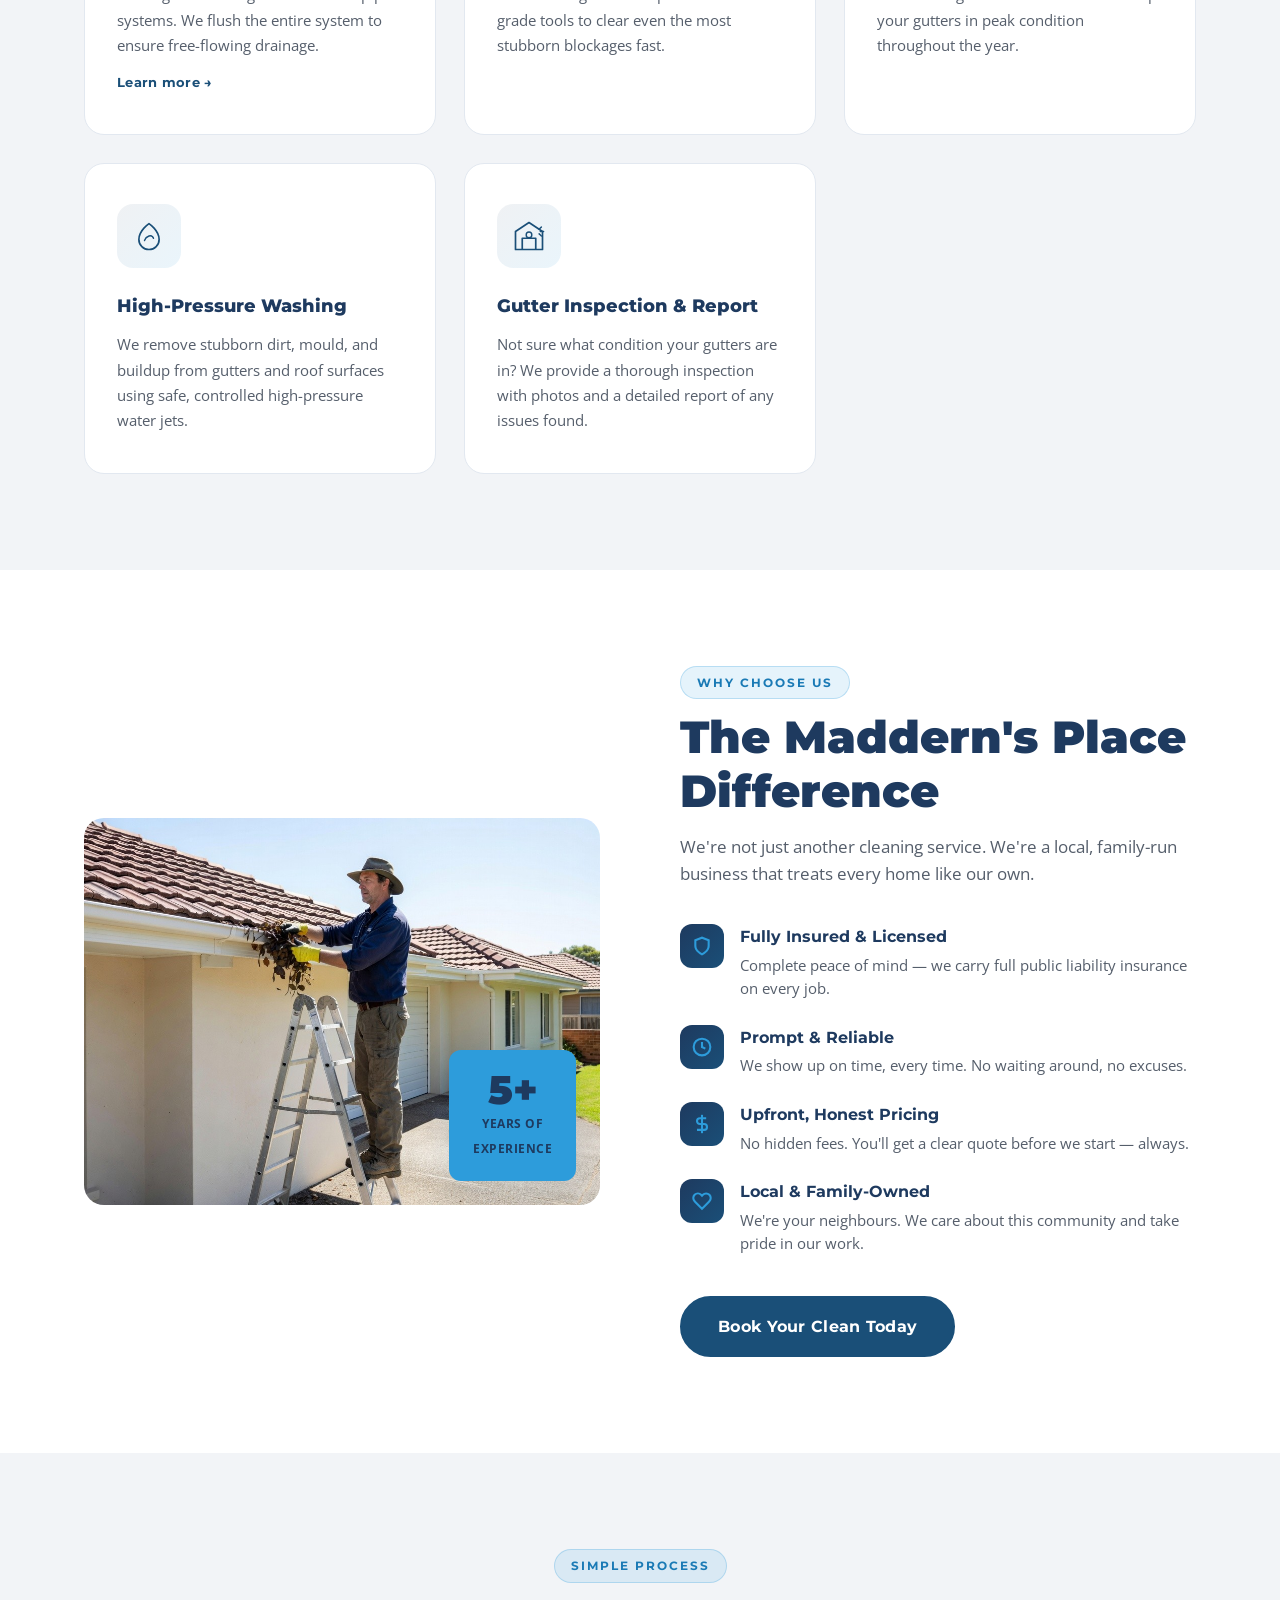
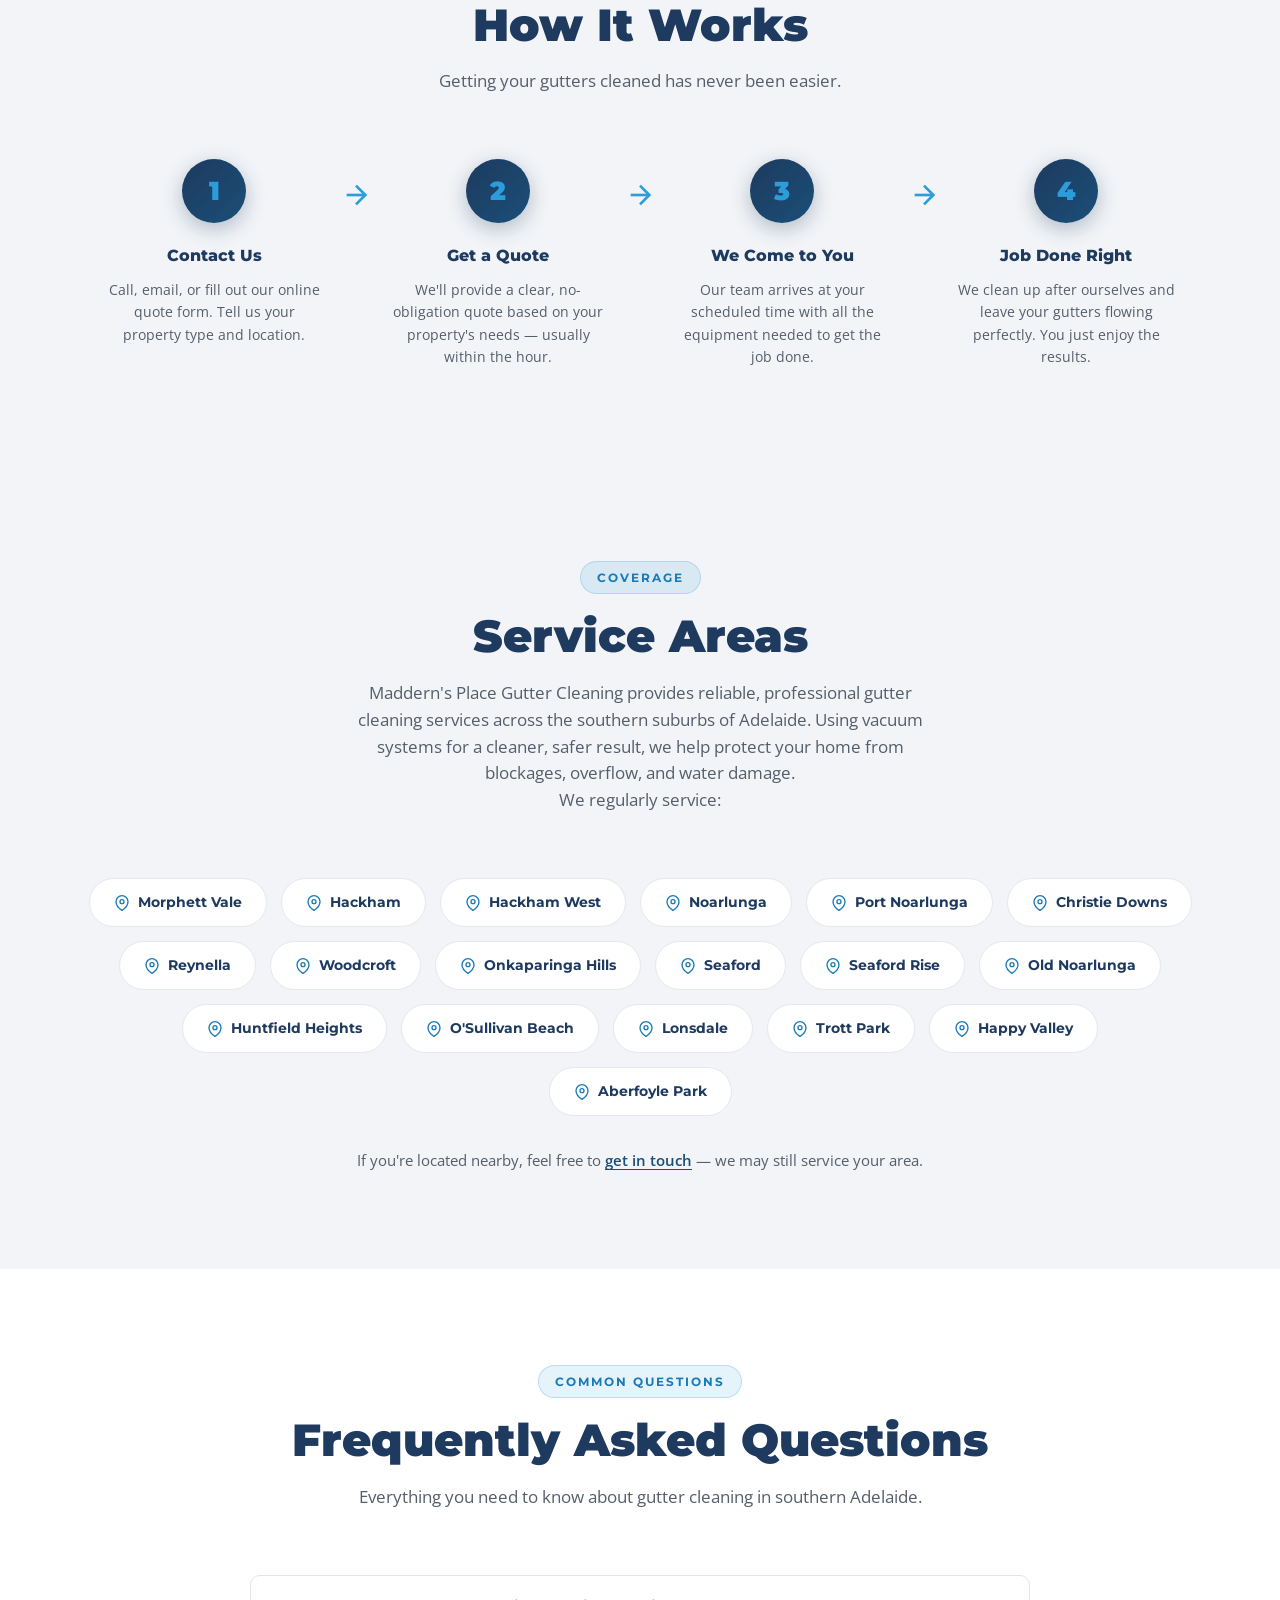
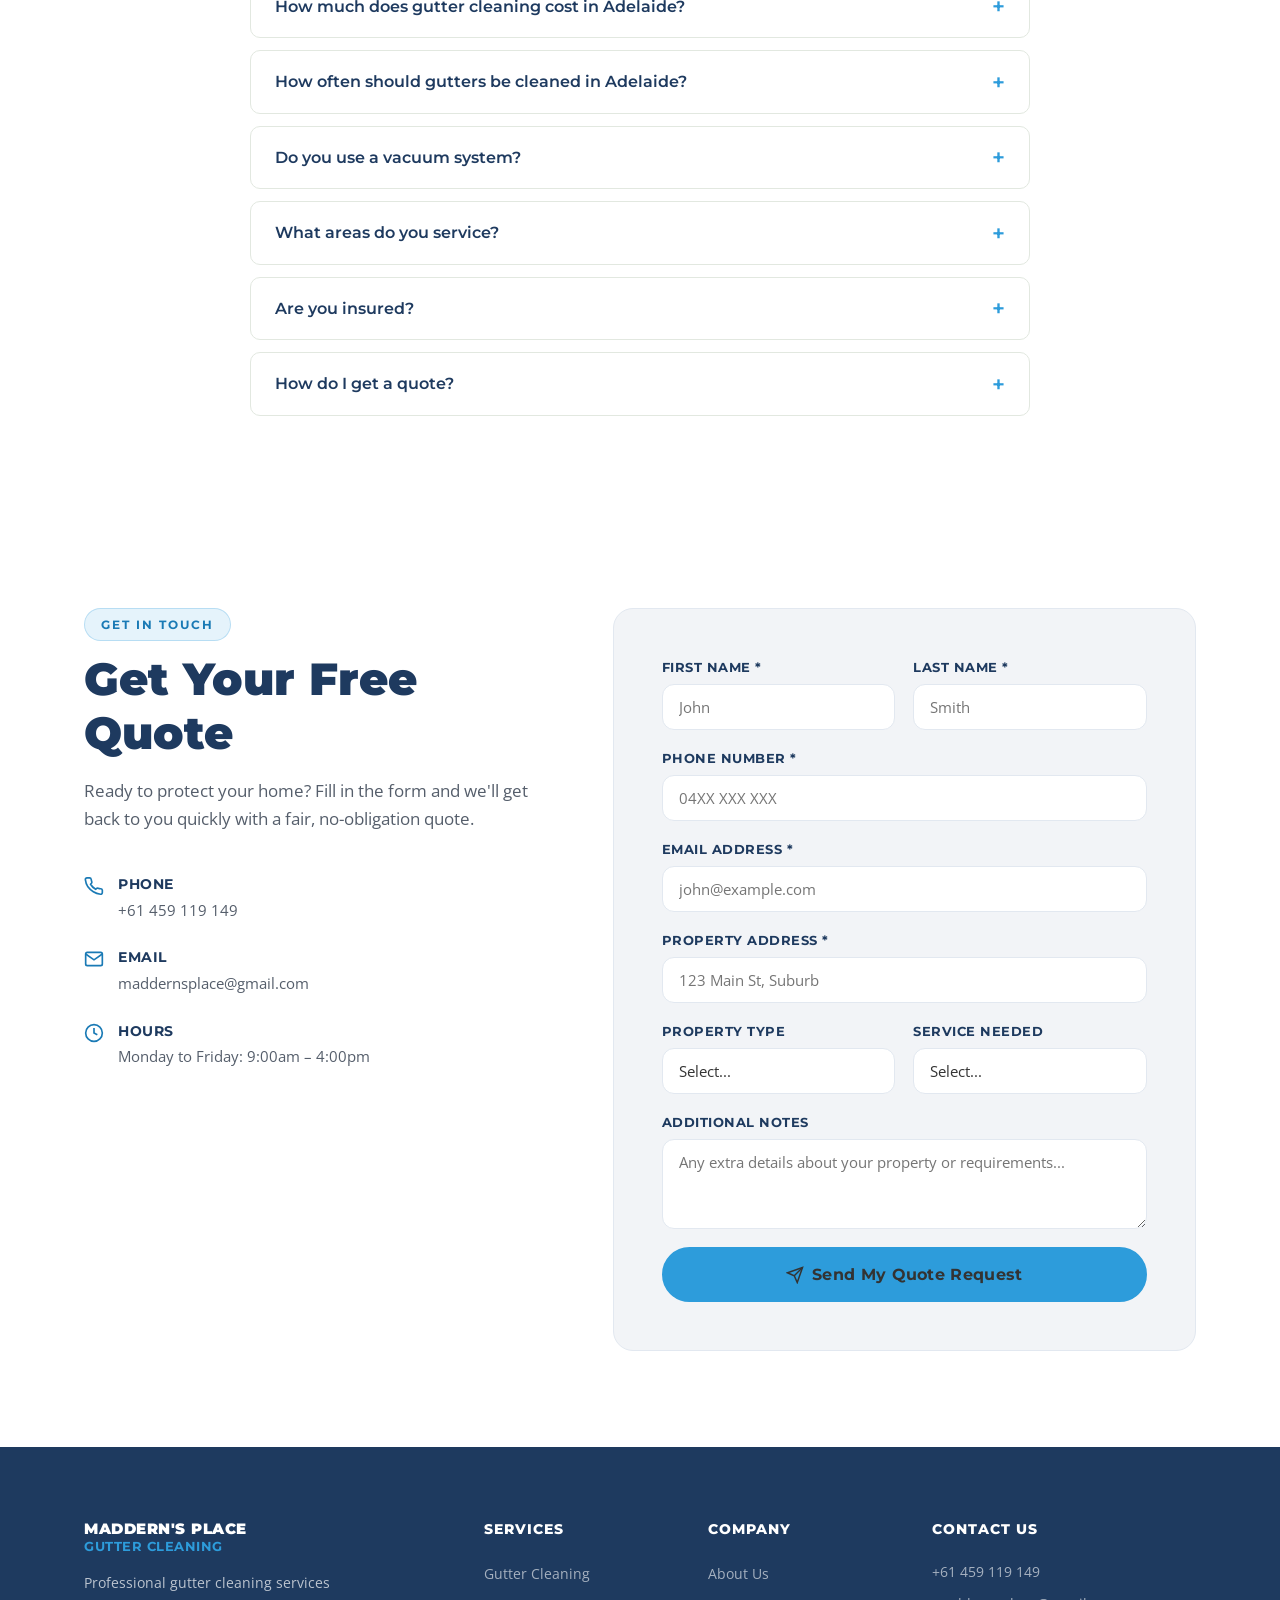
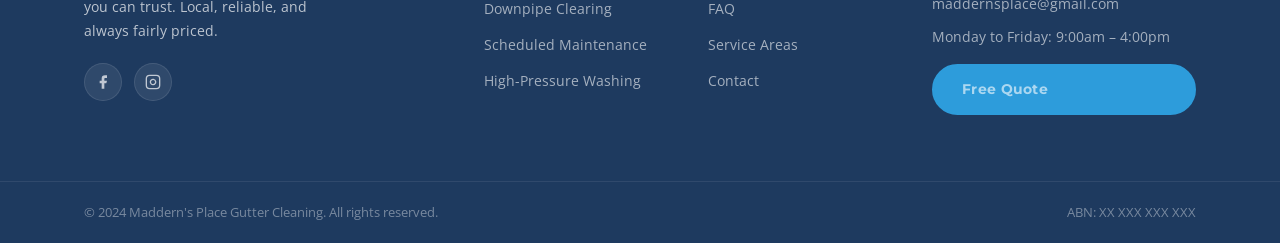
==== commit 83a13779: "Major SEO overhaul: FAQ section + schema, fix contact details, robots.txt, sitemap.xml, improved alt" ====
--- a/index.html
+++ b/index.html
@@ -3,7 +3,127 @@
 <head>
   <meta charset="UTF-8" />
   <meta name="viewport" content="width=device-width, initial-scale=1.0" />
-  <title>Maddern's Place Gutter Cleaning</title>
+
+  <!-- Primary SEO -->
+  <title>Gutter Cleaning Southern Adelaide | Maddern's Place</title>
+  <meta name="description" content="Professional gutter cleaning across the southern suburbs of Adelaide. Maddern's Place uses vacuum systems for a cleaner, safer result. Serving Morphett Vale, Hackham, Reynella, Seaford & more. Call +61 459 119 149." />
+  <meta name="keywords" content="gutter cleaning Adelaide, gutter cleaning southern suburbs, gutter cleaning Morphett Vale, gutter cleaning Hackham, gutter cleaning Reynella, gutter cleaning Seaford, gutter cleaning Noarlunga, blocked gutters Adelaide, gutter vacuum Adelaide" />
+  <meta name="robots" content="index, follow" />
+  <meta name="author" content="Maddern's Place Gutter Cleaning" />
+
+  <!-- Geo tags for local SEO -->
+  <meta name="geo.region" content="AU-SA" />
+  <meta name="geo.placename" content="Hackham, South Australia" />
+  <meta name="geo.position" content="-35.1333;138.5167" />
+  <meta name="ICBM" content="-35.1333, 138.5167" />
+
+  <!-- Canonical URL -->
+  <link rel="canonical" href="https://www.maddernsplaceguttervac.com/" />
+
+  <!-- Open Graph (Facebook / social sharing) -->
+  <meta property="og:type" content="website" />
+  <meta property="og:url" content="https://www.maddernsplaceguttervac.com/" />
+  <meta property="og:title" content="Gutter Cleaning Southern Adelaide | Maddern's Place" />
+  <meta property="og:description" content="Reliable, professional gutter cleaning across southern Adelaide. Vacuum systems for a cleaner result. Call +61 459 119 149." />
+  <meta property="og:image" content="https://www.maddernsplaceguttervac.com/images/Gutterman.jpeg" />
+  <meta property="og:locale" content="en_AU" />
+
+  <!-- FAQ Schema (helps appear in Google featured snippets) -->
+  <script type="application/ld+json">
+  {
+    "@context": "https://schema.org",
+    "@type": "FAQPage",
+    "mainEntity": [
+      {
+        "@type": "Question",
+        "name": "How much does gutter cleaning cost in Adelaide?",
+        "acceptedAnswer": {
+          "@type": "Answer",
+          "text": "Gutter cleaning prices in Adelaide vary depending on your property size and storey height. Maddern's Place offers competitive, upfront pricing with no hidden fees. Contact us for a free no-obligation quote tailored to your home."
+        }
+      },
+      {
+        "@type": "Question",
+        "name": "How often should gutters be cleaned in Adelaide?",
+        "acceptedAnswer": {
+          "@type": "Answer",
+          "text": "We recommend cleaning your gutters at least once or twice a year in Adelaide — ideally after autumn leaf fall and before winter rains. Homes near trees may need more frequent cleans to prevent blockages and water damage."
+        }
+      },
+      {
+        "@type": "Question",
+        "name": "What suburbs do you service for gutter cleaning?",
+        "acceptedAnswer": {
+          "@type": "Answer",
+          "text": "Maddern's Place Gutter Cleaning services the southern suburbs of Adelaide including Morphett Vale, Hackham, Hackham West, Noarlunga, Port Noarlunga, Christie Downs, Reynella, Woodcroft, Onkaparinga Hills, Seaford, Seaford Rise, Old Noarlunga, Huntfield Heights, O'Sullivan Beach, Lonsdale, Trott Park, Happy Valley, and Aberfoyle Park."
+        }
+      },
+      {
+        "@type": "Question",
+        "name": "Do you use a vacuum system for gutter cleaning?",
+        "acceptedAnswer": {
+          "@type": "Answer",
+          "text": "Yes — Maddern's Place uses professional vacuum systems to clean gutters. This method is cleaner, safer, and more effective than traditional hand-clearing, leaving no mess on your property."
+        }
+      },
+      {
+        "@type": "Question",
+        "name": "Are you insured for gutter cleaning?",
+        "acceptedAnswer": {
+          "@type": "Answer",
+          "text": "Yes, Maddern's Place Gutter Cleaning carries full public liability insurance on every job, giving you complete peace of mind."
+        }
+      },
+      {
+        "@type": "Question",
+        "name": "How do I book a gutter clean in southern Adelaide?",
+        "acceptedAnswer": {
+          "@type": "Answer",
+          "text": "Simply call us on +61 459 119 149, email maddernsplace@gmail.com, or fill out the free quote form on our website. We'll get back to you quickly with a fair, no-obligation quote."
+        }
+      }
+    ]
+  }
+  </script>
+
+  <!-- Local Business Schema (helps Google Maps & local search) -->
+  <script type="application/ld+json">
+  {
+    "@context": "https://schema.org",
+    "@type": "LocalBusiness",
+    "name": "Maddern's Place Gutter Cleaning",
+    "description": "Professional gutter cleaning services across the southern suburbs of Adelaide using vacuum systems for a cleaner, safer result.",
+    "telephone": "+61459119149",
+    "email": "maddernsplace@gmail.com",
+    "url": "https://www.maddernsplaceguttervac.com",
+    "sameAs": ["https://www.facebook.com/maddernsplace"],
+    "areaServed": [
+      "Morphett Vale", "Hackham", "Hackham West", "Noarlunga", "Port Noarlunga",
+      "Christie Downs", "Reynella", "Woodcroft", "Onkaparinga Hills", "Seaford",
+      "Seaford Rise", "Old Noarlunga", "Huntfield Heights", "O'Sullivan Beach",
+      "Lonsdale", "Trott Park", "Happy Valley", "Aberfoyle Park"
+    ],
+    "openingHoursSpecification": [
+      {
+        "@type": "OpeningHoursSpecification",
+        "dayOfWeek": ["Monday", "Tuesday", "Wednesday", "Thursday", "Friday"],
+        "opens": "09:00",
+        "closes": "16:00"
+      }
+    ],
+    "priceRange": "$$",
+    "image": "https://www.maddernsplaceguttervac.com/images/Gutterman.jpeg",
+    "address": {
+      "@type": "PostalAddress",
+      "streetAddress": "18 Nigel Lane",
+      "addressLocality": "Hackham",
+      "addressRegion": "SA",
+      "postalCode": "5163",
+      "addressCountry": "AU"
+    }
+  }
+  </script>
+
   <link rel="stylesheet" href="style.css" />
   <link href="https://fonts.googleapis.com/css2?family=Montserrat:wght@400;600;700;900&family=Open+Sans:wght@400;500;600&display=swap" rel="stylesheet" />
 </head>
@@ -287,12 +407,12 @@
 
     <!-- Text content -->
     <div class="hero__content container">
-      <span class="hero__tag" id="heroTag">Professional Gutter Cleaning</span>
+      <span class="hero__tag" id="heroTag">Gutter Cleaning — Southern Adelaide</span>
       <h1 class="hero__title" id="heroTitle">Keep Your Home<br /><span>Safe &amp; Protected</span></h1>
-      <p class="hero__subtitle" id="heroSubtitle">Blocked gutters cause serious damage. We clear them fast, safely, and affordably — so you don't have to worry.</p>
+      <p class="hero__subtitle" id="heroSubtitle">Blocked gutters cause serious damage. Maddern's Place clears them fast, safely, and affordably across the southern suburbs of Adelaide — so you don't have to worry.</p>
       <div class="hero__ctas">
         <a href="#contact" class="btn btn--gold btn--lg">Get a Free Quote</a>
-        <a href="tel:+61000000000" class="btn btn--outline btn--lg" id="heroPhoneBtn">Call Us Now</a>
+        <a href="tel:+61459119149" class="btn btn--outline btn--lg" id="heroPhoneBtn">Call Us Now</a>
       </div>
       <div class="hero__badges">
         <div class="badge">
@@ -418,7 +538,7 @@
       <div class="why-us__image">
         <div class="why-us__img-box">
           <div class="why-us__img-placeholder">
-            <img src="images/Gutterman.jpeg" alt="Gutter cleaning professional" style="width:100%;height:100%;object-fit:cover;border-radius:inherit;"/>
+            <img src="images/Gutterman.jpeg" alt="Maddern's Place gutter cleaning professional servicing a home in southern Adelaide" style="width:100%;height:100%;object-fit:cover;border-radius:inherit;"/>
           </div>
           <div class="why-us__exp-badge">
             <span class="exp-num" id="whyExpNum">5+</span>
@@ -560,6 +680,43 @@
         </div>
       </div>
       <p class="areas__note">If you're located nearby, feel free to <a href="#contact">get in touch</a> — we may still service your area.</p>
+    </div>
+  </section>
+
+  <!-- FAQ -->
+  <section class="faq section" id="faq">
+    <div class="container">
+      <div class="section__header">
+        <span class="section__tag">Common Questions</span>
+        <h2 class="section__title">Frequently Asked Questions</h2>
+        <p class="section__sub">Everything you need to know about gutter cleaning in southern Adelaide.</p>
+      </div>
+      <div class="faq__list">
+        <details class="faq__item">
+          <summary>How much does gutter cleaning cost in Adelaide?</summary>
+          <p>Prices vary depending on your property size and storey height. We offer competitive, upfront pricing with no hidden fees. <a href="#contact">Contact us for a free quote</a> tailored to your home.</p>
+        </details>
+        <details class="faq__item">
+          <summary>How often should gutters be cleaned in Adelaide?</summary>
+          <p>We recommend at least once or twice a year — ideally after autumn leaf fall and before winter rains. Homes near trees may need more frequent cleans to prevent blockages and water damage.</p>
+        </details>
+        <details class="faq__item">
+          <summary>Do you use a vacuum system?</summary>
+          <p>Yes. We use professional vacuum systems to clean gutters, which is cleaner, safer, and more effective than traditional hand-clearing — leaving no mess on your property.</p>
+        </details>
+        <details class="faq__item">
+          <summary>What areas do you service?</summary>
+          <p>We cover the southern suburbs of Adelaide including Morphett Vale, Hackham, Reynella, Seaford, Noarlunga, Christie Downs, Woodcroft, Happy Valley, Aberfoyle Park, and many more. <a href="#areas">See the full list.</a></p>
+        </details>
+        <details class="faq__item">
+          <summary>Are you insured?</summary>
+          <p>Yes — we carry full public liability insurance on every job, giving you complete peace of mind.</p>
+        </details>
+        <details class="faq__item">
+          <summary>How do I get a quote?</summary>
+          <p>Call us on <a href="tel:+61459119149">+61 459 119 149</a>, email <a href="mailto:maddernsplace@gmail.com">maddernsplace@gmail.com</a>, or fill out the form below. We'll get back to you quickly.</p>
+        </details>
+      </div>
     </div>
   </section>
 
@@ -575,21 +732,21 @@
             <svg viewBox="0 0 24 24" fill="none" stroke="currentColor" stroke-width="2"><path d="M22 16.92v3a2 2 0 0 1-2.18 2 19.79 19.79 0 0 1-8.63-3.07A19.5 19.5 0 0 1 4.69 13a19.79 19.79 0 0 1-3.07-8.67A2 2 0 0 1 3.6 2.18h3a2 2 0 0 1 2 1.72c.127.96.361 1.903.7 2.81a2 2 0 0 1-.45 2.11L7.91 9.91a16 16 0 0 0 6.06 6.06l.91-.91a2 2 0 0 1 2.11-.45c.907.339 1.85.573 2.81.7A2 2 0 0 1 22 16.92z"/></svg>
             <div>
               <strong>Phone</strong>
-              <a href="tel:+61000000000" id="contactPhone">+61 (0) 000 000 000</a>
+              <a href="tel:+61459119149" id="contactPhone">+61 459 119 149</a>
             </div>
           </li>
           <li>
             <svg viewBox="0 0 24 24" fill="none" stroke="currentColor" stroke-width="2"><path d="M4 4h16c1.1 0 2 .9 2 2v12c0 1.1-.9 2-2 2H4c-1.1 0-2-.9-2-2V6c0-1.1.9-2 2-2z"/><polyline points="22,6 12,13 2,6"/></svg>
             <div>
               <strong>Email</strong>
-              <a href="mailto:info@maddersplace.com.au" id="contactEmail">info@maddersplace.com.au</a>
+              <a href="mailto:maddernsplace@gmail.com" id="contactEmail">maddernsplace@gmail.com</a>
             </div>
           </li>
           <li>
             <svg viewBox="0 0 24 24" fill="none" stroke="currentColor" stroke-width="2"><circle cx="12" cy="12" r="10"/><polyline points="12 6 12 12 16 14"/></svg>
             <div>
               <strong>Hours</strong>
-              <span id="contactHours">Mon – Sat: 7:00am – 5:00pm</span>
+              <span id="contactHours">Monday to Friday: 9:00am – 4:00pm</span>
             </div>
           </li>
         </ul>
@@ -684,16 +841,16 @@
         <h4>Company</h4>
         <ul>
           <li><a href="#why-us">About Us</a></li>
-          <li><a href="#testimonials">Reviews</a></li>
+          <li><a href="#faq">FAQ</a></li>
           <li><a href="#areas">Service Areas</a></li>
           <li><a href="#contact">Contact</a></li>
         </ul>
       </div>
       <div class="footer__contact">
         <h4>Contact Us</h4>
-        <p><a href="tel:+61000000000" id="footerPhone">+61 (0) 000 000 000</a></p>
-        <p><a href="mailto:info@maddersplace.com.au" id="footerEmail">info@maddersplace.com.au</a></p>
-        <p id="footerHours">Mon – Sat: 7:00am – 5:00pm</p>
+        <p><a href="tel:+61459119149" id="footerPhone">+61 459 119 149</a></p>
+        <p><a href="mailto:maddernsplace@gmail.com" id="footerEmail">maddernsplace@gmail.com</a></p>
+        <p id="footerHours">Monday to Friday: 9:00am – 4:00pm</p>
         <a href="#contact" class="btn btn--gold">Free Quote</a>
       </div>
     </div>
--- a/style.css
+++ b/style.css
@@ -698,6 +698,29 @@
   text-underline-offset: 3px;
 }
 .areas__note a:hover { color: var(--green-dark); }
+
+/* ── FAQ ─────────────────────────────────── */
+.faq { background: var(--white); }
+.faq__list { max-width: 780px; margin: 0 auto; display: flex; flex-direction: column; gap: 12px; }
+.faq__item { border: 1px solid #e2e8e0; border-radius: 10px; overflow: hidden; }
+.faq__item summary {
+  padding: 18px 24px;
+  font-family: 'Montserrat', sans-serif;
+  font-weight: 600;
+  font-size: 1rem;
+  color: var(--green-dark);
+  cursor: pointer;
+  list-style: none;
+  display: flex;
+  justify-content: space-between;
+  align-items: center;
+}
+.faq__item summary::-webkit-details-marker { display: none; }
+.faq__item summary::after { content: '+'; font-size: 1.4rem; color: var(--gold); line-height: 1; }
+.faq__item[open] summary::after { content: '−'; }
+.faq__item[open] summary { color: var(--green); }
+.faq__item p { padding: 0 24px 18px; color: var(--text-muted); line-height: 1.7; margin: 0; }
+.faq__item p a { color: var(--green); font-weight: 600; }
 
 /* ── CONTACT ─────────────────────────────── */
 .contact { background: var(--white); }
